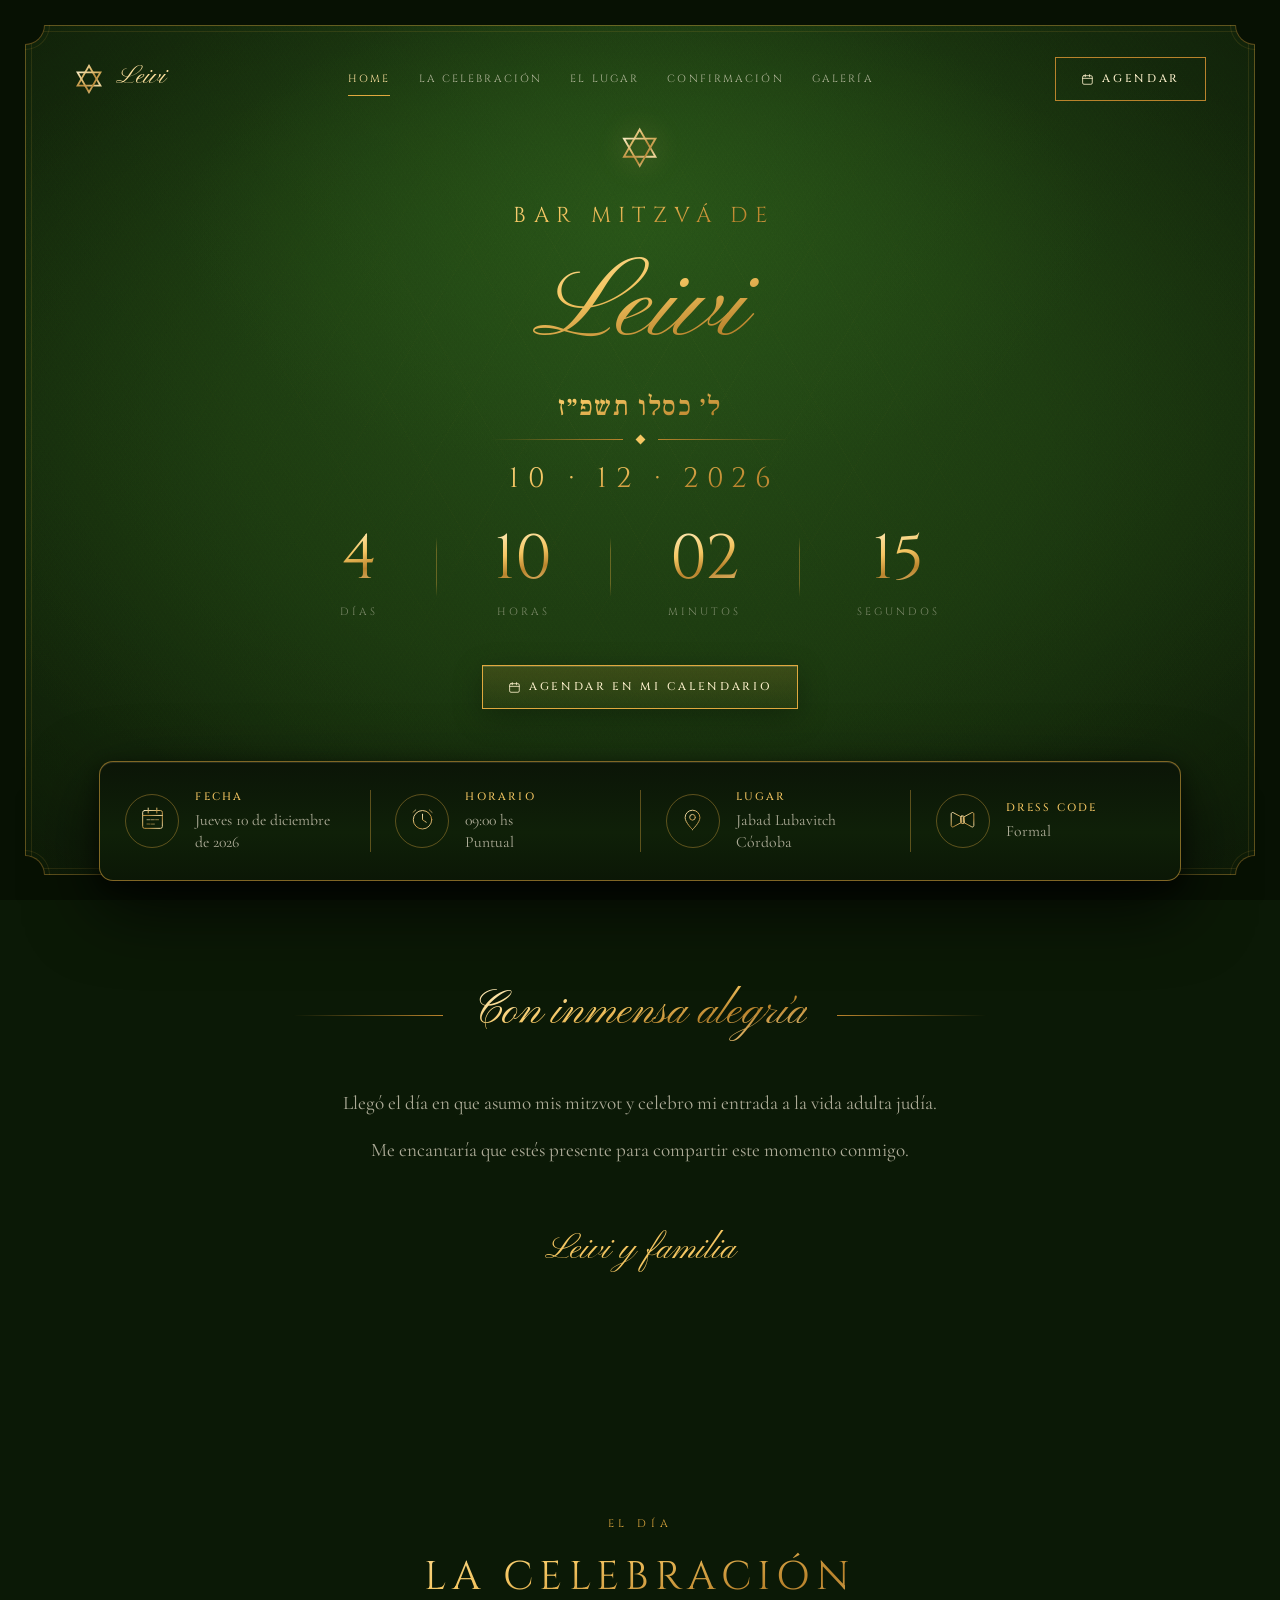
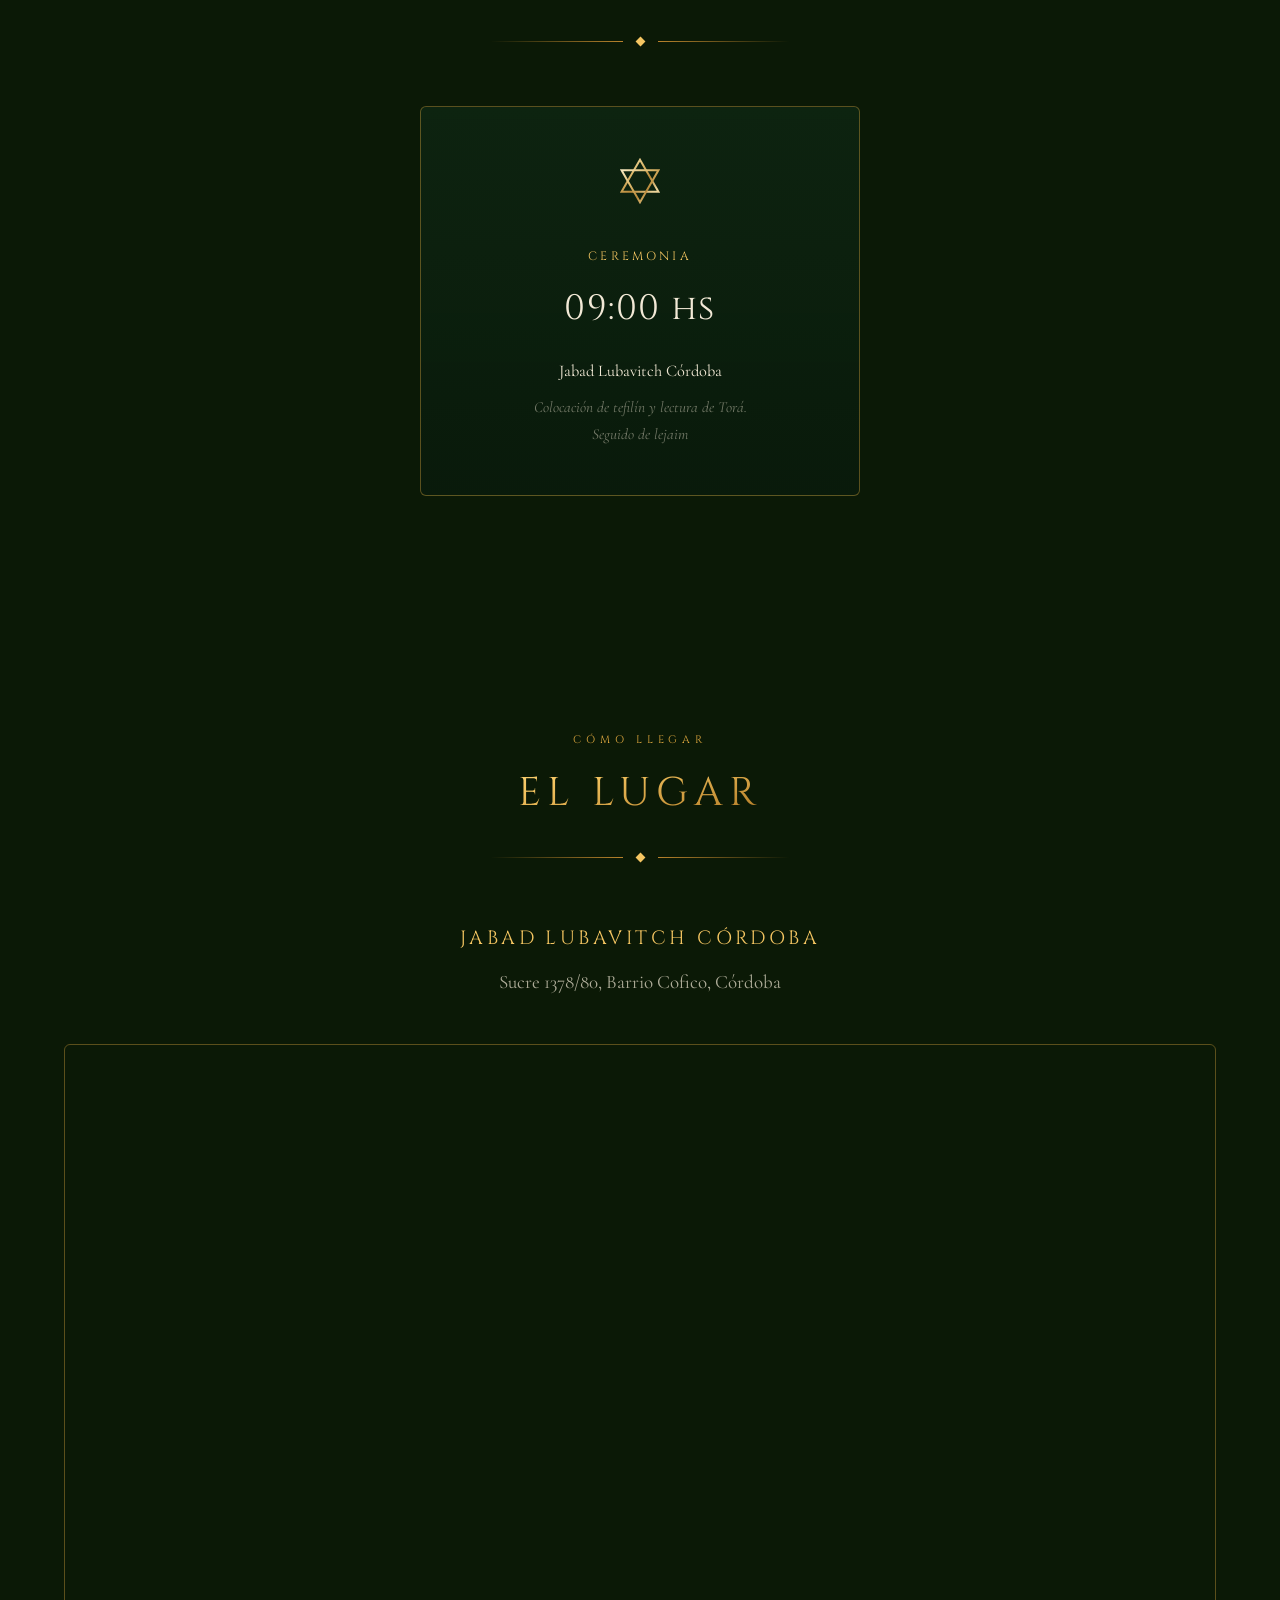
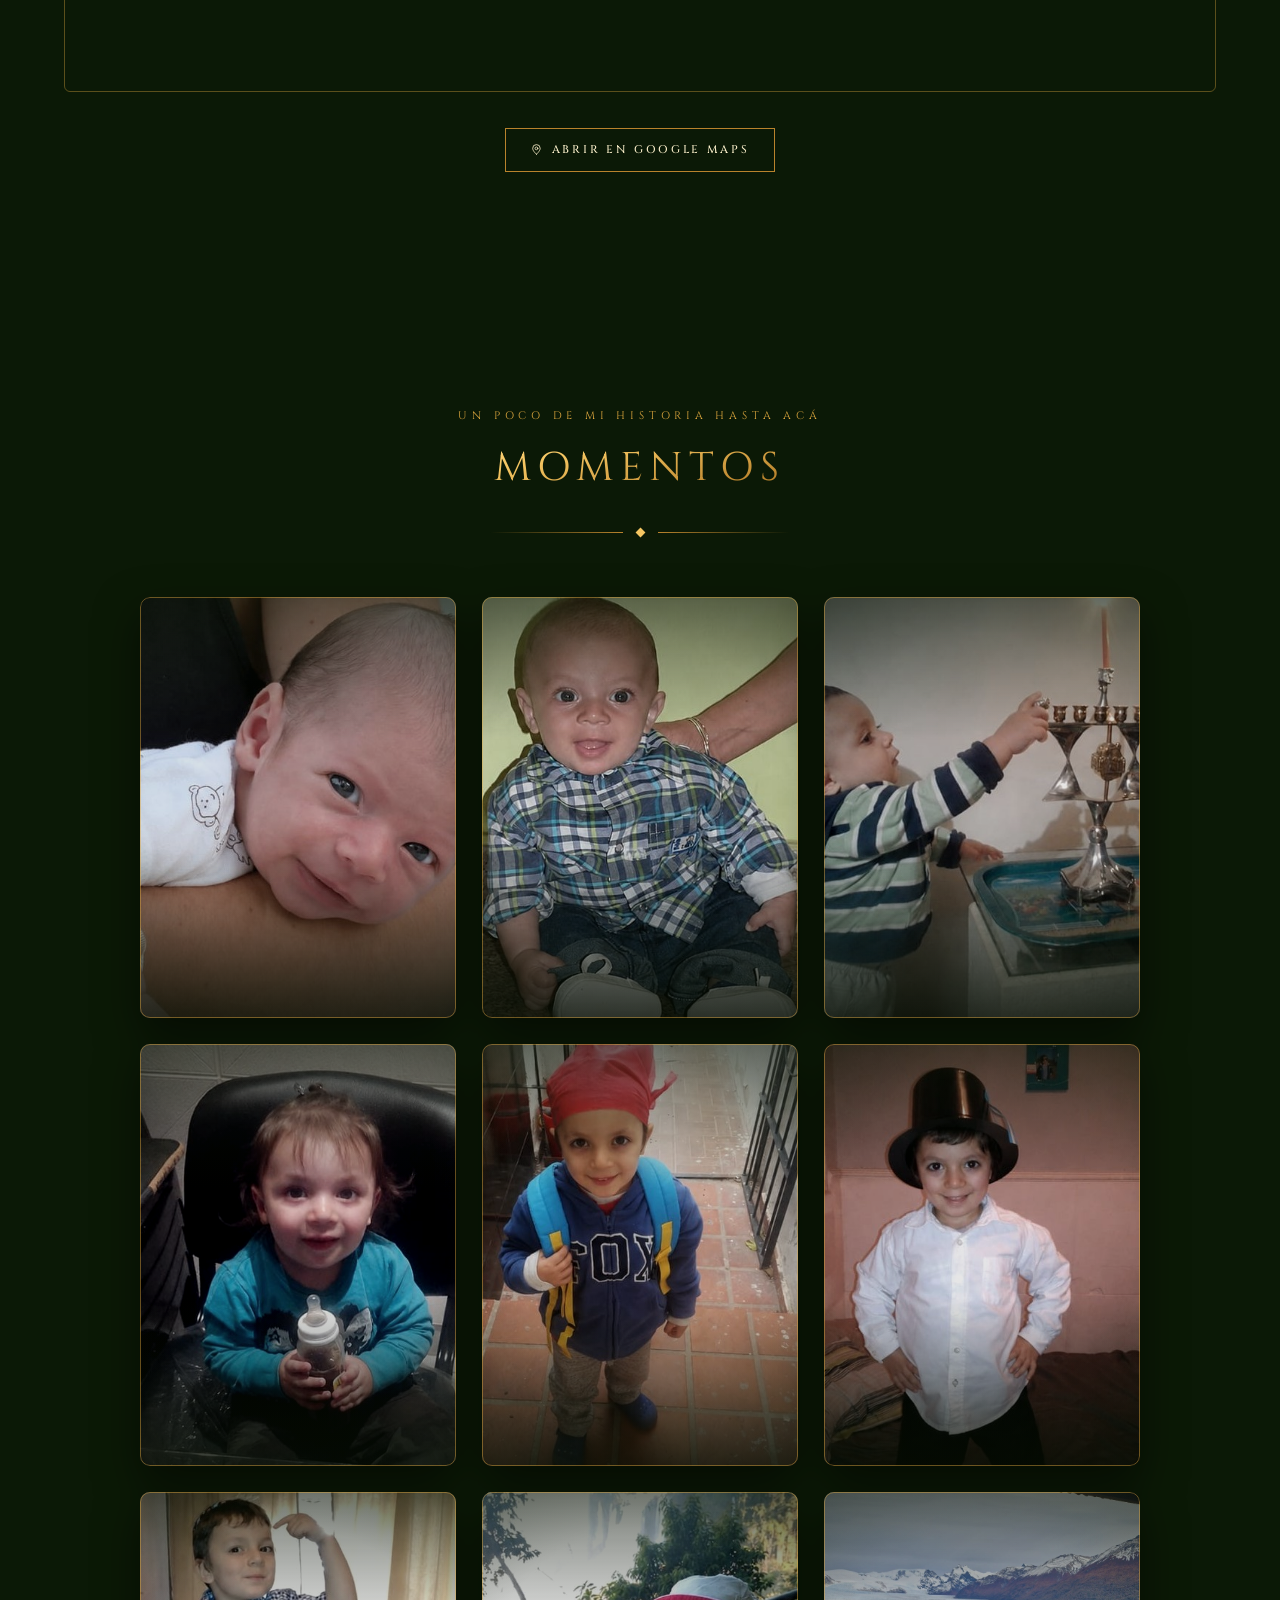
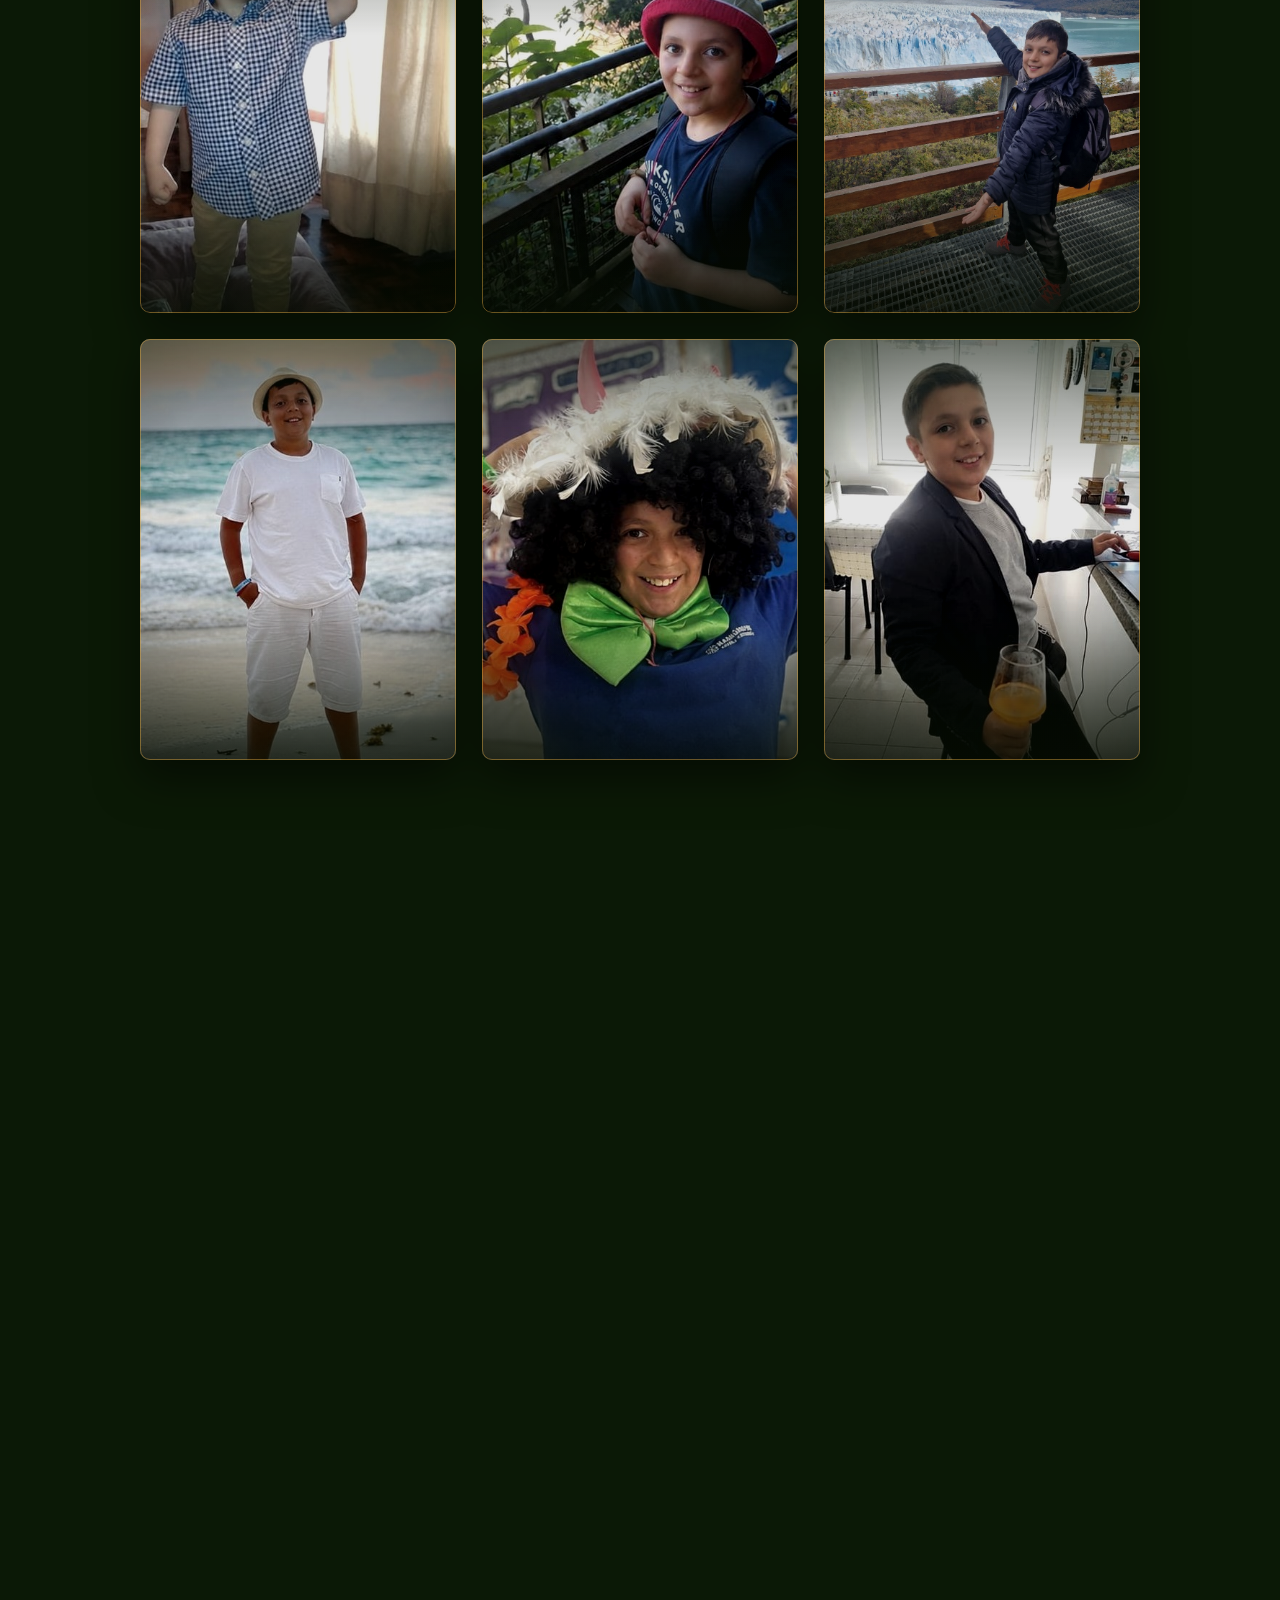
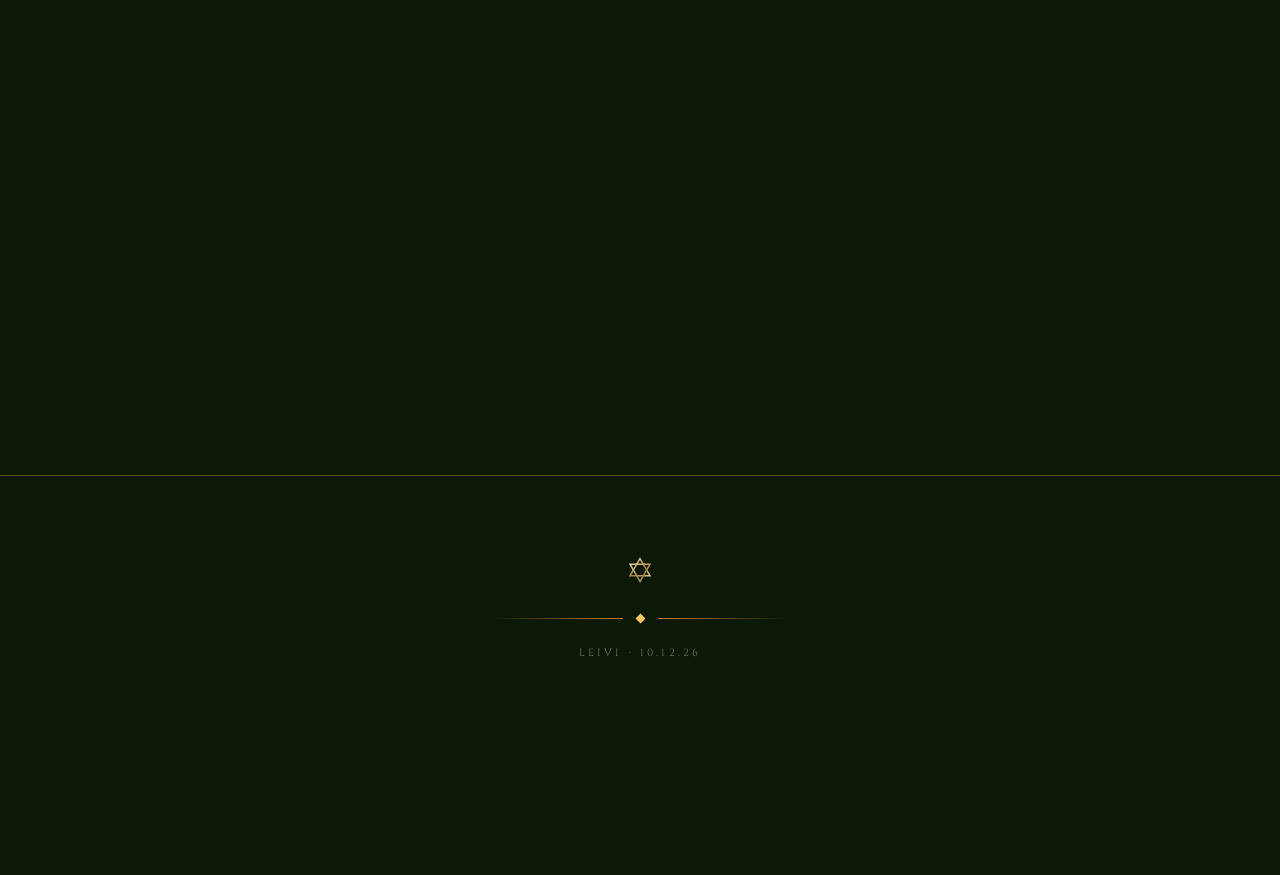
==== index.html @ 07208a53 "Fecha hebrea dorada debajo del nombre: ל׳ כסלו תשפ״ז Co-Authored-By: Claude Opus 5.5 <noreply@anthro" ====
<!doctype html>
<html lang="es">
<head>
<meta charset="utf-8">
<meta name="viewport" content="width=device-width, initial-scale=1, viewport-fit=cover">
<title>Bar Mitzvá de Leivi</title>
<meta name="description" content="Quiero que seas parte de este día tan especial.">
<meta name="theme-color" content="#19340E">
<meta name="robots" content="noindex, nofollow">
<meta property="og:type" content="website">
<meta property="og:title" content="Bar Mitzvá de Leivi">
<meta property="og:description" content="Quiero que seas parte de este día tan especial.">

<link rel="icon" type="image/svg+xml" href="img/favicon.svg">
<link rel="apple-touch-icon" href="img/favicon.svg">

<link rel="preconnect" href="https://fonts.googleapis.com">
<link rel="preconnect" href="https://fonts.gstatic.com" crossorigin>
<link href="https://fonts.googleapis.com/css2?family=Cinzel:wght@400;500;600&family=Cormorant+Garamond:ital,wght@0,300;0,400;0,500;1,300;1,400&family=Pinyon+Script&family=Frank+Ruhl+Libre:wght@400;500&display=swap" rel="stylesheet">
<link rel="stylesheet" href="css/styles.css?v=31">
</head>
<body>

<!-- ============ DEFINICIONES SVG ============ -->
<svg width="0" height="0" style="position:absolute" aria-hidden="true"><defs>
  <linearGradient id="oroStroke" x1="0" y1="0" x2=".85" y2="1">
    <stop offset="0%"   stop-color="#F6E7BE"/>
    <stop offset="38%"  stop-color="#DDB96C"/>
    <stop offset="70%"  stop-color="#B8893A"/>
    <stop offset="100%" stop-color="#EBD298"/>
  </linearGradient>

  <!-- Ruido finísimo: le da textura de papel al verde -->
  <filter id="grano">
    <feTurbulence type="fractalNoise" baseFrequency="0.9" numOctaves="4" stitchTiles="stitch"/>
    <feColorMatrix type="saturate" values="0"/>
  </filter>

  <!-- Estrella de David reutilizable -->
  <g id="magen">
    <polygon points="50,6 88.1,72 11.9,72"/>
    <polygon points="50,94 11.9,28 88.1,28"/>
  </g>
</defs></svg>

<!-- Capas de fondo: profundidad, textura y partículas -->
<div class="fondo" aria-hidden="true">
  <div class="fondo__glow"></div>
  <svg class="fondo__grano"><rect width="100%" height="100%" filter="url(#grano)"/></svg>
  <div class="fondo__particulas" id="particulas"></div>
</div>

<!-- Marco de la página entera, como el filete de una invitación impresa -->
<div class="marco-pagina" aria-hidden="true">
  <span class="esquina esquina--si"></span>
  <span class="esquina esquina--sd"></span>
  <span class="esquina esquina--ii"></span>
  <span class="esquina esquina--id"></span>
</div>

<!-- ============ HEADER ============ -->
<header class="nav" id="nav">
  <div class="nav__inner">
    <a class="marca" href="#top">
      <svg class="marca__magen" viewBox="0 0 100 100" aria-hidden="true"><use href="#magen"/></svg>
      <span class="marca__txt" data-cfg="marca">Leivi</span>
    </a>

    <nav class="nav__links" id="nav-links"></nav>

    <a class="btn btn--linea nav__cta" href="#" id="nav-agendar">
      <svg class="ico" viewBox="0 0 24 24" aria-hidden="true">
        <rect x="3" y="5" width="18" height="16" rx="2.5"/><path d="M3 10h18M8 3v4M16 3v4"/>
      </svg>
      <span data-cfg="hero.ctaCorto">Agendar</span>
    </a>

    <button class="nav__burger" id="nav-burger" aria-label="Menú" aria-expanded="false">
      <span></span><span></span>
    </button>
  </div>
</header>

<!-- ============ HERO ============ -->
<section class="hero" id="top">
  <div class="hero__inner">

    <svg class="magen magen--hero" viewBox="0 0 100 100" aria-hidden="true"><use href="#magen"/></svg>

    <p class="hero__evento">
      <span data-cfg="evento">Bar Mitzvá</span> <em>de</em>
    </p>

    <h1 class="hero__nombre" data-cfg="nombre">Leivi</h1>
    <p class="hero__hebreo" data-cfg="fechaHebrea" lang="he" dir="rtl"></p>

    <div class="divisor" aria-hidden="true"><i></i><b></b><i></i></div>

    <p class="hero__fecha" data-cfg="fechaPunteada">10 · 12 · 2026</p>

    <div class="cuenta" id="countdown">
      <div class="cuenta__u"><b id="cd-dias">--</b><span>días</span></div>
      <div class="cuenta__u"><b id="cd-horas">--</b><span>horas</span></div>
      <div class="cuenta__u"><b id="cd-min">--</b><span>minutos</span></div>
      <div class="cuenta__u"><b id="cd-seg">--</b><span>segundos</span></div>
    </div>

    <a class="btn btn--oro hero__cta" id="btn-calendario" href="#">
      <svg class="ico" viewBox="0 0 24 24" aria-hidden="true">
        <rect x="3" y="5" width="18" height="16" rx="2.5"/><path d="M3 10h18M8 3v4M16 3v4"/>
      </svg>
      <span data-cfg="hero.cta">Agendar en mi calendario</span>
    </a>
  </div>
</section>

<main>

  <!-- ============ INVITACIÓN ============ -->
  <section class="capitulo capitulo--intro">
    <div class="wrap wrap--angosto reveal">
      <p class="script-linea"><i></i><span data-cfg="invitacion.titulo">Con inmensa alegría</span><i></i></p>
      <div class="intro__texto" id="invitacion-texto"></div>
      <p class="firma" data-cfg="invitacion.firma"></p>
    </div>
  </section>

  <!-- ============ LA CELEBRACIÓN ============ -->
  <section class="capitulo" id="celebracion" data-seccion="programa">
    <div class="wrap reveal">
      <p class="antetitulo">El día</p>
      <h2 class="titulo">La celebración</h2>
      <div class="divisor divisor--seccion" aria-hidden="true"><i></i><b></b><i></i></div>
      <div class="programa" id="programa"></div>
    </div>
  </section>

  <!-- ============ LUGAR ============ -->
  <section class="capitulo" id="lugar" data-seccion="lugar">
    <div class="wrap reveal">
      <p class="antetitulo">Cómo llegar</p>
      <h2 class="titulo" data-cfg="lugar.titulo">El lugar</h2>
      <div class="divisor divisor--seccion" aria-hidden="true"><i></i><b></b><i></i></div>

      <p class="lugar__nombre" data-cfg="lugar.nombre"></p>
      <p class="lugar__dir" data-cfg="lugar.direccion"></p>
      <p class="lugar__detalle" data-cfg="lugar.detalle"></p>

      <div class="mapa">
        <iframe id="mapa-frame" title="Mapa" loading="lazy" referrerpolicy="no-referrer-when-downgrade"></iframe>
      </div>

      <div class="centrado">
        <a class="btn btn--linea" id="btn-mapa" href="#" target="_blank" rel="noopener">
          <svg class="ico" viewBox="0 0 24 24" aria-hidden="true">
            <path d="M12 21s7-6.1 7-11a7 7 0 1 0-14 0c0 4.9 7 11 7 11z"/><circle cx="12" cy="10" r="2.6"/>
          </svg>
          <span>Abrir en Google Maps</span>
        </a>
      </div>
    </div>
  </section>

  <!-- ============ GALERÍA ============ -->
  <section class="capitulo" id="fotos" data-seccion="galeria">
    <div class="wrap reveal">
      <p class="antetitulo" data-cfg="galeria.subtitulo"></p>
      <h2 class="titulo" data-cfg="galeria.titulo">Momentos</h2>
      <div class="divisor divisor--seccion" aria-hidden="true"><i></i><b></b><i></i></div>
      <div class="galeria" id="galeria"></div>
    </div>
  </section>

  <!-- ============ RSVP ============ -->
  <section class="capitulo" id="rsvp" data-seccion="rsvp">
    <div class="wrap wrap--angosto reveal">
      <p class="antetitulo">Te esperamos</p>
      <h2 class="titulo" data-cfg="rsvp.titulo">Confirmá tu asistencia</h2>
      <div class="divisor divisor--seccion" aria-hidden="true"><i></i><b></b><i></i></div>
      <p class="parrafo centrado" data-cfg="rsvp.texto"></p>

      <form id="rsvp-form" class="form" novalidate>
        <label class="campo">
          <span>Nombre y apellido</span>
          <input type="text" name="nombre" required autocomplete="name">
        </label>

        <label class="campo">
          <span>Teléfono o email</span>
          <input type="text" name="contacto" required autocomplete="tel">
        </label>

        <fieldset class="campo campo--radios">
          <legend>¿Podrás asistir?</legend>
          <label class="radio"><input type="radio" name="asistencia" value="Sí" checked><span>Sí, ahí estaré</span></label>
          <label class="radio"><input type="radio" name="asistencia" value="No"><span>No voy a poder</span></label>
        </fieldset>

        <!-- Oculto: en el link con ?fiesta se manda "Fiesta" -->
        <fieldset class="campo campo--radios" id="campo-evento" hidden>
          <legend>¿A cuál evento?</legend>
          <label class="radio"><input type="radio" name="evento" value="Ceremonia"><span>Ceremonia</span></label>
          <label class="radio"><input type="radio" name="evento" value="Fiesta" checked><span>Fiesta</span></label>
          <label class="radio"><input type="radio" name="evento" value="Ceremonia y fiesta"><span>Ceremonia y fiesta</span></label>
        </fieldset>

        <label class="campo" id="campo-cantidad">
          <span>¿Total de asistentes?</span>
          <input type="number" name="cantidad" min="1" value="1">
        </label>

        <label class="campo">
          <span>Mensaje (opcional)</span>
          <textarea name="mensaje" rows="3"></textarea>
        </label>

        <button class="btn btn--oro btn--ancho" type="submit">
          <span>Enviar confirmación</span>
        </button>
        <p class="form__msg" id="form-msg" role="status"></p>
      </form>
    </div>
  </section>

  <!-- ============ REGALOS ============ -->
  <section class="capitulo" data-seccion="regalos">
    <div class="wrap wrap--angosto reveal">
      <h2 class="titulo" data-cfg="regalos.titulo">Regalos</h2>
      <div class="divisor divisor--seccion" aria-hidden="true"><i></i><b></b><i></i></div>
      <p class="parrafo centrado" data-cfg="regalos.texto"></p>
      <div class="banco" id="banco"></div>
    </div>
  </section>

  <!-- ============ HASHTAG ============ -->
  <section class="capitulo" data-seccion="hashtag">
    <div class="wrap wrap--angosto reveal">
      <h2 class="titulo" data-cfg="hashtag.titulo">Compartí tus fotos</h2>
      <div class="divisor divisor--seccion" aria-hidden="true"><i></i><b></b><i></i></div>
      <p class="parrafo centrado" data-cfg="hashtag.texto"></p>
      <a class="hashtag" id="hashtag-link" href="#" target="_blank" rel="noopener"></a>
    </div>
  </section>

</main>

<footer class="pie">
  <svg class="magen magen--pie" viewBox="0 0 100 100" aria-hidden="true"><use href="#magen"/></svg>
  <div class="divisor" aria-hidden="true"><i></i><b></b><i></i></div>
  <p data-cfg="footer">Leivi · 10.12.26</p>
</footer>

<!-- ============ TIRA DE DATOS ============
     Va FUERA de <main> a propósito: main crea su propio contexto de
     apilamiento y el pie terminaba dibujándose encima de esta barra. -->
<section class="capitulo capitulo--datos" data-seccion="datos">
  <div class="wrap">
    <div class="datos" id="datos"></div>
  </div>
</section>

<!-- Lightbox -->
<div class="lightbox" id="lightbox" hidden>
  <button class="lightbox__cerrar" aria-label="Cerrar">&times;</button>
  <button class="lightbox__nav lightbox__nav--prev" aria-label="Anterior">&#8249;</button>
  <img class="lightbox__img" id="lightbox-img" alt="">
  <button class="lightbox__nav lightbox__nav--next" aria-label="Siguiente">&#8250;</button>
</div>

<!-- Velo de "Enviando": tapa la pantalla mientras viaja la confirmación -->
<div class="velo" id="velo-envio" hidden>
  <div class="velo__caja" role="status" aria-live="polite">
    <span class="velo__anillo" aria-hidden="true"></span>
    <svg class="velo__tilde" viewBox="0 0 52 52" aria-hidden="true">
      <circle cx="26" cy="26" r="24"/>
      <path d="M15 27l8 8 15-16"/>
    </svg>
    <p class="velo__texto" id="velo-texto">Enviando</p>
    <p class="velo__pie">Tocá para cerrar</p>
  </div>
</div>

<script src="js/config.js?v=40"></script>
<script src="js/main.js?v=35"></script>
</body>
</html>
---- css/styles.css ----
/* ============================================================
   PALETA Y TIPOGRAFÍAS
   Tocá los valores de acá para cambiar todo el sitio de una.
   ============================================================ */
:root{
  /* Verdes — el verde es un MATERIAL, no un color plano:
     estos tonos se combinan en capas para dar profundidad. */
  --verde-950:#071103;
  --verde-900:#0B1906;
  --verde-800:#112408;
  --verde-700:#19340E;
  --verde-600:#224913;
  --verde-500:#2E5F1A;

  /* Dorados */
  --oro-200:#FFF3CE;
  --oro-300:#FFE2A0;
  --oro-400:#F5C662;
  --oro-500:#E0A93F;
  --oro-600:#B9832C;
  --oro-700:#8A621F;

  /* Neutros */
  --crema:#F2E9D6;
  --crema-70:rgba(242,233,214,.70);
  --crema-45:rgba(242,233,214,.45);

  /* Tipografías */
  --f-titulo:'Cinzel', Georgia, serif;
  --f-texto:'Cormorant Garamond', Georgia, serif;
  --f-script:'Pinyon Script', 'Apple Chancery', cursive;

  --oro-grad:linear-gradient(168deg,var(--oro-200) 0%,var(--oro-400) 40%,var(--oro-600) 62%,var(--oro-300) 100%);
  --linea-oro:rgba(224,169,63,.38);

  --max:1280px;
  --marco:25px;                     /* separación del filete al borde */
  /* Cuánto muerde la contracurva de la esquina: 15px en el teléfono, 20px en
     pantalla grande, y el paso entre los dos es gradual. Se probó bastante
     más grande y gritaba: a este tamaño se lee como un detalle y no como un
     efecto. */
  --curva:clamp(15px,1.6vw,20px);
  --curva-dentro:-6px;              /* el segundo filete, 6px más al centro */
  --nav:92px;                       /* alto real del header, lo mide main.js */
  --aire:clamp(24px,5vh,64px);      /* aire base arriba y abajo del hero */
  --optico:clamp(12px,2.4vh,32px);  /* el centro óptico está por encima del
                                       geométrico: subimos el hero eso */
  --barra:190px;                    /* alto real de la barra flotante, lo mide main.js */
}

/* ============================================================
   BASE
   ============================================================ */
*,*::before,*::after{box-sizing:border-box}
html{
  scroll-behavior:smooth;-webkit-text-size-adjust:100%;
  /* "proximity" acomoda la sección sólo si ya quedaste cerca:
     con "mandatory" el scroll se siente secuestrado. */
  scroll-snap-type:y proximity;
}
.hero,.capitulo,.pie{scroll-snap-align:center;scroll-snap-stop:normal}
.capitulo--datos{scroll-snap-align:none}

body{
  margin:0;
  background:var(--verde-900);
  color:var(--crema);
  font-family:var(--f-texto);
  font-size:19px;
  line-height:1.75;
  font-weight:400;
  overflow-x:hidden;
  min-height:100svh;
}
img{max-width:100%;display:block}
h1,h2,h3{margin:0;font-weight:400}
p{margin:0 0 1em}

.wrap{width:min(var(--max),90vw);margin-inline:auto}
.wrap--angosto{width:min(760px,88vw)}
.centrado{text-align:center}

/* ============================================================
   FONDO — profundidad, textura y partículas
   ============================================================ */
.fondo{position:fixed;inset:0;z-index:0;pointer-events:none;overflow:hidden}

/* Iluminación central + esquinas más oscuras (viñeta) */
.fondo::before{
  content:"";position:absolute;inset:0;
  background:
    radial-gradient(58% 44% at 50% 26%, #1C3D0F 0%, transparent 62%),
    radial-gradient(90% 70% at 50% 45%, var(--verde-700) 0%, transparent 70%),
    radial-gradient(120% 100% at 50% 50%, transparent 26%, #000 100%),
    var(--verde-800);
}

/* Glow ambiental que respira muy lento */
.fondo__glow{
  position:absolute;left:50%;top:22%;
  width:min(190vw,2200px);aspect-ratio:1;
  transform:translate(-50%,-50%);
  background:radial-gradient(circle,
    rgba(63,127,39,.34) 0%, rgba(63,127,39,.2) 26%,
    rgba(63,127,39,.09) 50%, transparent 76%);
  animation:respirar 11s ease-in-out infinite;
}
@keyframes respirar{
  0%,100%{opacity:.72;transform:translate(-50%,-50%) scale(1)}
  50%    {opacity:1;  transform:translate(-50%,-50%) scale(1.05)}
}

/* Grano finísimo: textura de papel de algodón */
.fondo__grano{
  position:absolute;inset:-50%;width:200%;height:200%;
  opacity:.09;mix-blend-mode:overlay;
}

/* Trama de terciopelo: dos rayados finísimos cruzados, casi imperceptibles.
   Solo evitan que el verde se lea como un color plano. */
.fondo::after{
  content:"";position:absolute;inset:0;
  background:
    repeating-linear-gradient(58deg,
      rgba(255,255,255,.011) 0 1px, transparent 1px 4px),
    repeating-linear-gradient(-58deg,
      rgba(0,0,0,.016) 0 1px, transparent 1px 5px);
  mix-blend-mode:soft-light;
}

/* Partículas doradas (las crea main.js) */
.fondo__particulas{position:absolute;inset:0}
.particula{
  position:absolute;border-radius:50%;
  background:var(--oro-300);
  animation:derivar linear infinite;
}
@keyframes derivar{
  0%  {transform:translate3d(0,0,0) scale(.6);opacity:0}
  12% {opacity:var(--op)}
  88% {opacity:var(--op)}
  100%{transform:translate3d(var(--dx),-115vh,0) scale(1);opacity:0}
}

/* Todo el contenido va por encima del fondo */
.nav,.hero,main,.pie{position:relative;z-index:2}

/* ============================================================
   MARCO DE LA PÁGINA — el filete de la invitación impresa
   ============================================================ */
/* El borde grueso es del color del fondo y va OPACO: tapa el contenido
   que pasa scrolleando por detrás. Sin esto el texto se ve "por afuera"
   del marco, que es el error clásico de un marco fijo. */
.marco-pagina{
  position:fixed;inset:0;z-index:30;pointer-events:none;overflow:hidden;
}
/* La sombra gigante pinta TODO lo que queda fuera del radio, así las
   esquinas del área verde salen realmente redondeadas. Con un borde
   grueso common quedaban en ángulo recto. */
.marco-pagina::before{
  content:"";position:absolute;inset:var(--marco);
  border:.5px solid var(--linea-oro);
  border-radius:0;                 /* la esquina la hacen las .esquina */
  box-shadow:0 0 0 100vmax var(--verde-950),0 0 30px rgba(224,169,63,.07);
}
/* Segundo filete, apenas más adentro */
.marco-pagina::after{
  content:"";position:absolute;inset:calc(var(--marco) + 6px);
  border:.5px solid rgba(224,169,63,.13);
  border-radius:0;
}

/* ------------------------------------------------------------
   LA CONTRACURVA DE LAS ESQUINAS

   Dibujar la curva nunca fue el problema. El problema es que el marco
   hace DOS cosas a la vez: la línea dorada y tapar el contenido que
   scrollea por detrás. Con border-radius las dos salían de la misma
   propiedad —y border-radius sólo curva hacia afuera—, así que apenas
   la esquina se metía para adentro, línea y máscara dejaban de
   coincidir. Ahí es donde quedaba mal.

   La salida es una pieza cuadrada en cada esquina que resuelve las dos
   con lo mismo: se le redondea al 100% la esquina DIAGONALMENTE
   OPUESTA. Eso deja un arco centrado justo en el vértice del marco
   —que es exactamente la contracurva— y con esa misma forma recorta el
   fondo opaco de la pieza. El fondo tapa, el borde dibuja.

   Dos bordes por pieza y no cuatro: en una esquina redondeada al 100%
   los dos lados se funden en el arco y los otros dos miden cero.
   ------------------------------------------------------------ */
.esquina{
  /* z-index porque el ::after del padre —el segundo filete— se pinta
     DESPUÉS de los hijos, y si no, el vértice cuadrado del marco
     asoma por encima de la pieza que tenía que taparlo. */
  position:absolute;z-index:1;
  width:var(--curva);height:var(--curva);
  background:var(--verde-950);
  border-style:solid;border-color:var(--linea-oro);border-width:0;
}
/* El segundo filete acompaña la curva, un poco más adentro */
.esquina::before{
  content:"";position:absolute;
  border-radius:inherit;
  border-style:solid;border-color:rgba(224,169,63,.13);border-width:0;
}

.esquina--si{                                   /* superior izquierda */
  top:var(--marco);left:var(--marco);
  border-radius:0 0 100% 0;
  border-right-width:.5px;border-bottom-width:.5px;
}
.esquina--si::before{
  inset:0 var(--curva-dentro) var(--curva-dentro) 0;
  border-right-width:.5px;border-bottom-width:.5px;
}

.esquina--sd{                                   /* superior derecha */
  top:var(--marco);right:var(--marco);
  border-radius:0 0 0 100%;
  border-left-width:.5px;border-bottom-width:.5px;
}
.esquina--sd::before{
  inset:0 0 var(--curva-dentro) var(--curva-dentro);
  border-left-width:.5px;border-bottom-width:.5px;
}

.esquina--ii{                                   /* inferior izquierda */
  bottom:var(--marco);left:var(--marco);
  border-radius:0 100% 0 0;
  border-top-width:.5px;border-right-width:.5px;
}
.esquina--ii::before{
  inset:var(--curva-dentro) var(--curva-dentro) 0 0;
  border-top-width:.5px;border-right-width:.5px;
}

.esquina--id{                                   /* inferior derecha */
  bottom:var(--marco);right:var(--marco);
  border-radius:100% 0 0 0;
  border-top-width:.5px;border-left-width:.5px;
}
.esquina--id::before{
  inset:var(--curva-dentro) 0 0 var(--curva-dentro);
  border-top-width:.5px;border-left-width:.5px;
}

/* ============================================================
   TIPOGRAFÍA DORADA
   El degradé va SOLO en piezas grandes: en texto chico
   pierde contraste y lee gris sucio en vez de oro.
   ============================================================ */
.oro,.hero__nombre,.hero__evento,.hero__fecha,.hero__hebreo,.cuenta b,.titulo,.script-linea span{
  background:var(--oro-grad);
  -webkit-background-clip:text;background-clip:text;
  color:transparent;-webkit-text-fill-color:transparent;
}

.antetitulo{
  font-family:var(--f-titulo);
  font-size:.68rem;letter-spacing:.44em;text-transform:uppercase;
  text-align:center;color:var(--oro-500);
  margin:0 0 1.4em;
}
.titulo{
  font-family:var(--f-titulo);
  font-size:clamp(1.7rem,4.2vw,2.5rem);
  letter-spacing:.16em;text-transform:uppercase;text-align:center;
  line-height:1.4;padding-bottom:.08em;
}
.parrafo{font-size:1.1rem;color:var(--crema-70)}

/* Renglón en script con filetes a los lados */
.script-linea{
  display:flex;align-items:center;justify-content:center;
  gap:clamp(14px,3vw,30px);
  margin:0 0 1.8em;
}
.script-linea i{
  flex:1;max-width:150px;height:1px;
  background:linear-gradient(90deg,transparent,var(--oro-600));
}
.script-linea i:last-child{background:linear-gradient(90deg,var(--oro-600),transparent)}
.script-linea span{
  font-family:var(--f-script);
  font-size:clamp(2rem,5.2vw,2.9rem);
  line-height:1.5;padding-bottom:.12em;flex:none;
}

.firma{
  font-family:var(--f-script);
  font-size:clamp(1.7rem,4vw,2.2rem);
  line-height:1.5;padding-bottom:.1em;
  color:var(--oro-400);text-align:center;margin:1.6em 0 0;
}

/* ============================================================
   DIVISOR ORNAMENTAL — filete + rombo
   ============================================================ */
.divisor{
  display:flex;align-items:center;justify-content:center;gap:14px;
  width:min(300px,72%);margin:clamp(8px,1.3vh,17px) auto;
}
.divisor i{flex:1;height:1px;background:linear-gradient(90deg,transparent,var(--oro-600))}
.divisor i:last-child{background:linear-gradient(90deg,var(--oro-600),transparent)}
.divisor b{
  width:7px;height:7px;flex:none;
  background:var(--oro-400);transform:rotate(45deg);
}
.divisor--seccion{margin:1.6em auto 3.2em}

/* ============================================================
   HEADER
   ============================================================ */
.nav{
  position:fixed;top:var(--marco);left:var(--marco);right:var(--marco);
  z-index:29;   /* por debajo del marco, que es 30 */
  transition:background .4s ease,box-shadow .4s ease,padding .4s ease;
  padding:6px 0;
}
/* El fondo del header va en una capa aparte, difuminada hacia abajo.
   Con un borde recto quedaba una línea que cortaba la página al scrollear. */
.nav::before{
  content:"";position:absolute;
  /* Se extiende bien por debajo del header: si el degradé es corto,
     el texto se corta de golpe al pasar por detrás. */
  inset:-8px 0 -110px;
  background:linear-gradient(180deg,
    rgba(8,18,4,.98) 0%,
    rgba(8,18,4,.96) 38%,
    rgba(8,18,4,.82) 58%,
    rgba(8,18,4,.5)  74%,
    rgba(8,18,4,.2)  88%,
    rgba(8,18,4,0)   100%);
  -webkit-backdrop-filter:blur(10px);backdrop-filter:blur(10px);
  -webkit-mask-image:linear-gradient(180deg,#000 34%,rgba(0,0,0,.6) 62%,transparent 100%);
  mask-image:linear-gradient(180deg,#000 34%,rgba(0,0,0,.6) 62%,transparent 100%);
  opacity:0;transition:opacity .45s ease;
  pointer-events:none;
}
.nav.compacto::before{opacity:1}
.nav__inner{position:relative}
.nav__inner{
  width:min(calc(var(--max) + 60px),92%);margin-inline:auto;
  display:flex;align-items:center;gap:clamp(16px,3vw,44px);
  padding:26px 0 22px;
}

.marca{display:flex;align-items:center;gap:12px;text-decoration:none;flex:none}
.marca__magen{width:30px;height:30px;flex:none;fill:none;stroke:url(#oroStroke);stroke-width:6}
.marca__txt{
  font-family:var(--f-script);
  font-size:1.65rem;line-height:1;
  color:var(--oro-300);
  padding-bottom:.14em;   /* el script tiene descendentes */
}

.nav__links{display:flex;gap:clamp(14px,2.2vw,32px);margin:0 auto}
.nav__links a{
  position:relative;
  font-family:var(--f-titulo);font-size:.66rem;
  letter-spacing:.2em;text-transform:uppercase;text-decoration:none;
  color:var(--crema-70);padding:8px 0;white-space:nowrap;
  transition:color .3s ease;
}
.nav__links a::after{
  content:"";position:absolute;left:0;right:0;bottom:0;height:1px;
  background:var(--oro-500);transform:scaleX(0);
  transition:transform .35s ease;
}
.nav__links a:hover,.nav__links a.activo{color:var(--oro-300)}
.nav__links a:hover::after,.nav__links a.activo::after{transform:scaleX(1)}

.nav__cta{flex:none;padding:.7em 1.3em;font-size:.62rem}

.nav__burger{
  display:none;flex:none;
  width:40px;height:40px;padding:0;
  background:none;border:1px solid var(--linea-oro);cursor:pointer;
  align-items:center;justify-content:center;flex-direction:column;gap:5px;
}
.nav__burger span{display:block;width:16px;height:1px;background:var(--oro-300);transition:transform .3s}
.nav__burger[aria-expanded=true] span:first-child{transform:translateY(3px) rotate(45deg)}
.nav__burger[aria-expanded=true] span:last-child{transform:translateY(-3px) rotate(-45deg)}

/* ============================================================
   HERO — composición editorial, mucho aire
   ============================================================ */
/* Geometría de fondo del hero: rombos finísimos al 4%.
   Se nota sólo si uno la busca; su función es dar profundidad. */
.hero::before{
  content:"";position:absolute;inset:0;z-index:-1;pointer-events:none;
  background-image:
    repeating-linear-gradient(60deg,  rgba(224,169,63,.055) 0 .5px, transparent .5px 74px),
    repeating-linear-gradient(-60deg, rgba(224,169,63,.055) 0 .5px, transparent .5px 74px);
  -webkit-mask-image:radial-gradient(58% 52% at 50% 44%, #000 0%, rgba(0,0,0,.5) 46%, transparent 78%);
  mask-image:radial-gradient(58% 52% at 50% 44%, #000 0%, rgba(0,0,0,.5) 46%, transparent 78%);
  opacity:.75;
}

.hero{
  min-height:100svh;
  display:flex;align-items:center;justify-content:center;
  /* Medido para que la portada entre completa —botón incluido— en
     pantallas de portátil de ~860px de alto. */
  padding:calc(var(--nav, 92px) + var(--aire) - var(--optico)) 7vw calc(var(--barra, 0px) + var(--aire) + var(--optico));
  text-align:center;
}
.hero__inner{width:min(760px,100%)}

.magen{fill:none;stroke:url(#oroStroke);stroke-linejoin:miter;stroke-miterlimit:8}
.magen--hero{
  width:clamp(34px,4.6vmin,46px);height:auto;margin:0 auto clamp(14px,2vh,22px);
  stroke-width:4.5;
  filter:drop-shadow(0 0 14px rgba(245,198,98,.35));
  animation:brilloEstrella 6s ease-in-out infinite;
}
@keyframes brilloEstrella{
  0%,100%{filter:drop-shadow(0 0 10px rgba(245,198,98,.25))}
  50%    {filter:drop-shadow(0 0 20px rgba(245,198,98,.5))}
}

.hero__save{
  font-family:var(--f-titulo);font-weight:400;
  font-size:clamp(.86rem,2.4vw,1.28rem);
  letter-spacing:.52em;text-transform:uppercase;
  color:var(--oro-300);
  margin:0 0 .2em;padding-left:.52em;
}

.hero__evento{
  font-family:var(--f-titulo);font-weight:400;
  font-size:clamp(.9rem,2.6vw,1.35rem);
  letter-spacing:.34em;text-transform:uppercase;
  margin:0;padding-left:.34em;
}
.hero__evento em{font-style:normal}

.hero__nombre{
  font-family:var(--f-script);
  font-size:clamp(3.9rem,12.6vmin,7.8rem);
  line-height:1.14;
  margin:.06em 0 .04em;padding:.02em .1em .12em;
}

/* La fecha hebrea, dorada debajo del nombre */
.hero__hebreo{
  font-family:"Frank Ruhl Libre",serif;font-weight:500;
  font-size:clamp(1.15rem,3.8vw,1.7rem);
  letter-spacing:.06em;line-height:1.2;
  margin:.15em 0 0;
}
.hero__hebreo:empty{display:none}
.hero__fecha{
  font-family:var(--f-titulo);font-weight:400;
  font-size:clamp(1.05rem,3.4vw,1.75rem);
  letter-spacing:.3em;
  margin:0;padding-left:.3em;
}

/* ---- Countdown: pieza editorial ---- */
.cuenta{
  display:flex;justify-content:center;align-items:flex-start;
  margin:clamp(16px,2.4vh,30px) auto clamp(16px,2.2vh,27px);
  width:max-content;max-width:100%;
}
.cuenta__u{
  padding:0 clamp(20px,4.6vw,58px);
  position:relative;text-align:center;min-width:0;
}
.cuenta__u + .cuenta__u::before{
  content:"";position:absolute;left:0;top:12%;bottom:26%;width:1px;
  background:linear-gradient(180deg,transparent,var(--linea-oro) 22%,var(--linea-oro) 78%,transparent);
}
.cuenta b{
  display:block;
  font-family:var(--f-titulo);font-weight:400;
  font-size:clamp(2.3rem,7.2vmin,3.9rem);
  line-height:1.1;font-variant-numeric:tabular-nums;
  padding-bottom:.04em;
}
.cuenta__u span{
  display:block;margin-top:.7em;
  font-family:var(--f-titulo);
  font-size:clamp(.55rem,1.5vw,.66rem);
  letter-spacing:.28em;text-transform:uppercase;
  color:var(--crema-45);
}

.hero__cta{margin-inline:auto}
/* En escritorio el botón colgaba del contador con unos 20px de aire y se leía
   como parte de él. Sólo acá: en pantalla chica el alto ya viene justo. */
@media (min-width:1001px){
  .hero__cta{margin-top:clamp(14px,2.6vh,32px)}
}

/* ============================================================
   BOTONES
   ============================================================ */
.btn{
  display:inline-flex;align-items:center;justify-content:center;gap:.75em;
  padding:1em 2.2em;
  font-family:var(--f-titulo);font-size:.7rem;font-weight:500;
  letter-spacing:.24em;text-transform:uppercase;text-decoration:none;
  cursor:pointer;background:none;
  border:1px solid var(--oro-600);
  color:var(--oro-200);
  transition:color .4s ease,border-color .4s ease,box-shadow .4s ease,background-color .4s ease,transform .4s ease;
}
.btn .ico{
  width:1.15em;height:1.15em;flex:none;
  fill:none;stroke:currentColor;stroke-width:1.5;
  stroke-linecap:round;stroke-linejoin:round;
}
.btn:hover{
  border-color:var(--oro-400);color:var(--oro-200);
  box-shadow:0 0 0 1px rgba(245,198,98,.18),0 10px 34px rgba(0,0,0,.32),0 0 26px rgba(224,169,63,.14);
  transform:translateY(-1px);
}

/* Botón principal: relleno tenue + glow al pasar */
.btn--oro{
  background:linear-gradient(180deg,rgba(224,169,63,.16),rgba(224,169,63,.06));
  border-color:var(--oro-500);color:var(--oro-200);
  box-shadow:inset 0 1px 0 rgba(255,243,206,.16),0 8px 30px rgba(0,0,0,.28);
}
.btn--oro:hover{
  background:linear-gradient(180deg,rgba(245,198,98,.3),rgba(224,169,63,.14));
  border-color:var(--oro-300);
  box-shadow:inset 0 1px 0 rgba(255,243,206,.28),0 12px 40px rgba(0,0,0,.34),0 0 34px rgba(224,169,63,.26);
}
.btn--ancho{width:100%}

/* ============================================================
   CAPÍTULOS — cada sección respira como una página
   ============================================================ */
.capitulo{padding:clamp(78px,13vh,150px) 0}
.capitulo[hidden]{display:none}
.capitulo--intro{padding-top:clamp(40px,7vh,80px)}
/* La tira de datos flota fija abajo, siempre a la vista,
   por encima del contenido que scrollea. */
.capitulo--datos{
  position:fixed;z-index:1000;
  left:var(--marco);right:var(--marco);
  bottom:19px;
  padding:0;
}
.capitulo--datos .wrap{width:min(var(--max),88%)}
/* Fondo OPACO: con transparencia se leía el texto de la sección
   pasando por detrás de la barra. */
/* Se lee como una pieza apoyada encima: un punto más clara que el
   fondo, borde dorado marcado y sombra. Con el mismo tono del fondo
   se fundía y no parecía flotar. */
.capitulo--datos .datos{
  background:linear-gradient(180deg,#0B1507 0%,#0F2008 60%,#0B1706 100%);
  border:1px solid rgba(224,169,63,.55);
  border-radius:14px;
  box-shadow:
    0 26px 70px rgba(0,0,0,.75),
    0 6px 20px rgba(0,0,0,.5),
    inset 0 1px 0 rgba(255,243,206,.1);
}
/* Aire al final: la barra flotante mide ~140px y no debe tapar el pie */
.pie{margin-bottom:140px}

.intro__texto{text-align:center}
.intro__texto p{
  font-size:clamp(1.05rem,2.4vw,1.2rem);
  color:var(--crema-70);margin:0 0 .7em;
}

/* ---- Tira de datos ---- */
.datos{
  display:grid;grid-template-columns:repeat(4,1fr);
  border:1px solid var(--linea-oro);
  border-radius:6px;
  background:linear-gradient(180deg,rgba(21,71,50,.28),rgba(7,30,22,.28));
}
.dato{
  display:flex;align-items:center;gap:16px;
  padding:25px clamp(16px,2vw,26px);
  position:relative;
}
.dato + .dato::before{
  content:"";position:absolute;left:0;top:24%;bottom:24%;width:1px;
  background:var(--linea-oro);
}
.dato__ico{
  width:clamp(44px,4.6vw,54px);aspect-ratio:1;flex:none;
  border:1px solid var(--linea-oro);border-radius:50%;
  display:grid;place-items:center;
}
.dato__ico svg{
  width:52%;height:52%;
  fill:none;stroke:url(#oroStroke);stroke-width:1.6;
  stroke-linecap:round;stroke-linejoin:round;
  position:relative;top:-2px;
}
.dato__txt{min-width:0}
.dato__txt b{
  display:block;
  font-family:var(--f-titulo);font-weight:500;
  font-size:.68rem;letter-spacing:.2em;text-transform:uppercase;
  color:var(--oro-400);margin-bottom:.35em;
}
.dato__txt span{display:block;font-size:.98rem;color:var(--crema-70);line-height:1.45}

/* ---- La celebración ---- */
.programa{
  display:grid;gap:clamp(20px,3vw,30px);
  grid-template-columns:repeat(3,1fr);
}
/* Versión "sólo ceremonia": una tarjeta sola centrada, no estirada */
.programa--uno{grid-template-columns:minmax(0,440px);justify-content:center}
/* Versión con fiesta: ceremonia y fiesta, dos tarjetas centradas */
.programa--dos{grid-template-columns:repeat(2,minmax(0,440px));justify-content:center}
.tarjeta{
  border:1px solid var(--linea-oro);
  border-radius:6px;
  background:linear-gradient(180deg,rgba(21,71,50,.24),rgba(7,30,22,.3));
  padding:clamp(34px,4.4vw,48px) clamp(20px,2.6vw,30px);
  text-align:center;
  transition:border-color .4s ease,transform .4s ease,box-shadow .4s ease;
}
.tarjeta:hover{
  border-color:rgba(245,198,98,.5);
  transform:translateY(-3px);
  box-shadow:0 16px 46px rgba(0,0,0,.32);
}
.tarjeta__ico{
  width:52px;height:52px;margin:0 auto 1.5em;
  fill:none;stroke:url(#oroStroke);stroke-width:1.7;
  stroke-linecap:round;stroke-linejoin:round;overflow:visible;
}
.tarjeta__titulo{
  font-family:var(--f-titulo);font-size:.76rem;
  letter-spacing:.26em;text-transform:uppercase;
  color:var(--oro-400);margin:0 0 .9em;
}
.tarjeta__hora{
  font-family:var(--f-titulo);
  font-size:clamp(1.7rem,4vw,2.2rem);
  color:var(--crema);margin:0 0 .5em;
  font-variant-numeric:tabular-nums;letter-spacing:.04em;
}
.tarjeta__lugar{margin:0 0 .5em;color:var(--crema);font-size:1.02rem}
.tarjeta__detalle{margin:0;font-size:.96rem;color:var(--crema-45);font-style:italic}

/* ---- Lugar ---- */
.lugar__nombre{
  font-family:var(--f-titulo);font-size:clamp(1.05rem,2.6vw,1.2rem);
  letter-spacing:.18em;text-transform:uppercase;text-align:center;
  color:var(--oro-400);margin-bottom:.5em;
}
.lugar__dir{text-align:center;margin-bottom:.3em;color:var(--crema-70)}
.lugar__detalle{text-align:center;color:var(--crema-45);font-style:italic}
.mapa{
  margin:clamp(34px,5vh,54px) 0 clamp(30px,4vh,44px);
  border:1px solid var(--linea-oro);border-radius:6px;
  overflow:hidden;aspect-ratio:16/9;min-height:300px;
}
.mapa iframe{width:100%;height:100%;border:0;display:block;filter:grayscale(.4) contrast(1.05) brightness(.94)}

/* ---- Galería ----
   Las fotos entran en el mismo lenguaje que el resto: filete dorado,
   esquinas suaves y un velo verde que se disipa al pasar el mouse. */
.galeria{
  display:grid;gap:clamp(16px,2.2vw,26px);
  grid-template-columns:repeat(3,minmax(0,1fr));
  width:min(1000px,100%);margin-inline:auto;
}
/* Con 1 o 2 fotos no se estiran de más: quedan centradas */
.galeria--1{grid-template-columns:minmax(0,360px);justify-content:center}
.galeria--2{grid-template-columns:repeat(2,minmax(0,360px));justify-content:center}

.foto{
  position:relative;display:block;padding:0;cursor:pointer;
  background:none;border:0;
  aspect-ratio:3/4;overflow:hidden;border-radius:10px;
  box-shadow:0 18px 44px rgba(0,0,0,.5);
  transition:transform .7s cubic-bezier(.22,.61,.36,1),box-shadow .7s ease;
}
.foto img{
  width:100%;height:100%;object-fit:cover;display:block;
  /* En reposo, apenas apagadas para integrarse al verde;
     al pasar el mouse recuperan su color pleno. */
  filter:saturate(.82) contrast(1.04) brightness(.9);
  transform:scale(1.02);
  transition:transform 1.1s cubic-bezier(.22,.61,.36,1),filter .7s ease;
}

/* Velo verde + viñeta, para que la foto no salte del fondo */
.foto::before{
  content:"";position:absolute;inset:0;z-index:1;pointer-events:none;
  background:
    linear-gradient(180deg,rgba(8,18,4,.5) 0%,transparent 34%,transparent 60%,rgba(5,12,2,.75) 100%),
    radial-gradient(120% 90% at 50% 45%,transparent 40%,rgba(8,18,4,.55) 100%);
  transition:opacity .7s ease;
}
/* Un solo filete dorado por encima de la imagen */
.foto::after{
  content:"";position:absolute;inset:0;z-index:2;pointer-events:none;
  border:1px solid rgba(224,169,63,.45);border-radius:10px;
  transition:border-color .5s ease;
}

.foto:hover{transform:translateY(-4px);box-shadow:0 26px 60px rgba(0,0,0,.62)}
.foto:hover img{transform:scale(1.07);filter:saturate(1) contrast(1) brightness(1)}
.foto:hover::before{opacity:.45}
.foto:hover::after{border-color:rgba(245,198,98,.8)}
.foto:focus-visible{outline:2px solid var(--oro-400);outline-offset:4px}

/* Lupa al pasar por encima */
.foto__lupa{
  position:absolute;z-index:3;left:50%;top:50%;
  width:48px;height:48px;margin:-24px 0 0 -24px;
  border:1px solid rgba(255,243,206,.55);border-radius:50%;
  display:grid;place-items:center;
  background:rgba(5,12,2,.45);
  -webkit-backdrop-filter:blur(3px);backdrop-filter:blur(3px);
  opacity:0;transform:scale(.82);
  transition:opacity .45s ease,transform .45s cubic-bezier(.22,.61,.36,1);
  pointer-events:none;
}
.foto__lupa svg{
  width:19px;height:19px;fill:none;
  stroke:var(--oro-200);stroke-width:1.6;stroke-linecap:round;
}
.foto:hover .foto__lupa{opacity:1;transform:scale(1)}

/* Pie de foto */

/* ---- Formulario ---- */
.form{margin-top:clamp(34px,5vh,52px);display:grid;gap:1.7em}
.campo{display:block}
.campo[hidden]{display:none}
.campo > span,.campo legend{
  display:block;padding:0;margin-bottom:.8em;
  font-family:var(--f-titulo);font-size:.64rem;
  letter-spacing:.24em;text-transform:uppercase;color:var(--oro-400);
}
.campo input[type=text],.campo input[type=number],.campo textarea{
  width:100%;padding:.95em 1.1em;
  background:rgba(4,21,15,.5);color:var(--crema);
  border:1px solid var(--linea-oro);border-radius:3px;
  font-family:var(--f-texto);font-size:1.06rem;
  transition:border-color .3s ease,box-shadow .3s ease;
}
.campo input:focus,.campo textarea:focus{
  outline:none;border-color:var(--oro-400);
  box-shadow:0 0 0 3px rgba(224,169,63,.1);
}
.campo--radios{border:0;padding:0;margin:0}
.radio{display:inline-flex;align-items:center;gap:.6em;margin-right:2em;cursor:pointer;color:var(--crema-70)}
.radio input{accent-color:var(--oro-500);width:1.05em;height:1.05em}
.form__msg{margin:0;text-align:center;font-size:1rem;min-height:1.5em}
.form__msg.ok{color:var(--oro-300)}
.form__msg.error{color:#EFA88E}

.banco{margin-top:1.8em;text-align:center;font-family:var(--f-titulo)}
.banco div{margin:.6em 0;font-size:1rem;color:var(--crema-70)}
.banco b{
  display:block;color:var(--oro-400);
  letter-spacing:.22em;font-size:.64rem;text-transform:uppercase;margin-bottom:.2em;
}

.hashtag{
  display:block;text-align:center;margin-top:.5em;
  font-family:var(--f-script);font-size:clamp(2rem,6vw,2.9rem);
  line-height:1.5;color:var(--oro-400);text-decoration:none;
}

/* ============================================================
   PIE
   ============================================================ */
.pie{
  padding:clamp(56px,9vh,100px) 0 clamp(56px,8vh,88px);
  text-align:center;
  border-top:1px solid var(--linea-oro);
}
.magen--pie{width:26px;height:26px;margin:0 auto;stroke-width:6;opacity:.9}
.pie .divisor{margin:22px auto}
.pie p{
  margin:0;font-family:var(--f-titulo);font-size:.66rem;
  letter-spacing:.3em;text-transform:uppercase;color:var(--crema-45);
}

/* ============================================================
   LIGHTBOX
   ============================================================ */
.lightbox{
  position:fixed;inset:0;z-index:2000;
  background:rgba(5,12,2,.98);
  -webkit-backdrop-filter:blur(6px);backdrop-filter:blur(6px);
  display:flex;align-items:center;justify-content:center;
}
.lightbox[hidden]{display:none}
/* Con el visor abierto, la barra de datos y el header estorban */
body.visor-abierto .capitulo--datos,
body.visor-abierto .nav{opacity:0;pointer-events:none;transition:opacity .3s ease}
.lightbox__img{
  max-width:min(88vw,1100px);max-height:88svh;object-fit:contain;
  width:auto;height:auto;
  border:1px solid rgba(224,169,63,.5);border-radius:8px;
  box-shadow:0 30px 90px rgba(0,0,0,.8);
}
.lightbox__cerrar,.lightbox__nav{
  position:absolute;background:none;border:0;cursor:pointer;
  color:var(--oro-400);line-height:1;padding:.3em .5em;
  transition:color .3s;
}
.lightbox__cerrar:hover,.lightbox__nav:hover{color:var(--oro-200)}
.lightbox__cerrar{top:10px;right:18px;font-size:2.4rem}
.lightbox__nav{top:50%;transform:translateY(-50%);font-size:3.2rem}
.lightbox__nav--prev{left:6px}
.lightbox__nav--next{right:6px}

/* ============================================================
   VELO DE "ENVIANDO"
   Mientras la confirmación viaja, la pantalla entera se difumina.
   No es adorno: frena el segundo toque en el botón —que en un
   teléfono lento es lo primero que uno hace— y deja claro que algo
   está pasando.
   ============================================================ */
.velo{
  position:fixed;inset:0;z-index:3000;
  background:rgba(5,12,2,.55);
  -webkit-backdrop-filter:blur(10px);backdrop-filter:blur(10px);
  display:flex;align-items:center;justify-content:center;
  opacity:0;transition:opacity .35s ease;
}
.velo[hidden]{display:none}
.velo.visible{opacity:1}
.velo__caja{
  display:flex;flex-direction:column;align-items:center;gap:22px;
  padding:0 26px;
}
.velo__texto{
  margin:0;
  font-family:var(--f-titulo);
  font-size:clamp(1.1rem,3.6vw,1.5rem);
  letter-spacing:.18em;text-transform:uppercase;
  color:var(--oro-300);
}

/* --- Mientras viaja --- */
.velo__anillo{
  width:46px;height:46px;border-radius:50%;
  border:2px solid rgba(224,169,63,.22);
  border-top-color:var(--oro-400);
  animation:velo-gira .9s linear infinite;
}
@keyframes velo-gira{to{transform:rotate(360deg)}}
/* Los tres puntos se escriben solos, así el texto respira */
.velo--enviando .velo__texto::after{
  content:"";display:inline-block;width:1.2em;text-align:left;
  animation:velo-puntos 1.4s steps(4,end) infinite;
}
@keyframes velo-puntos{
  0%{content:""}25%{content:"."}50%{content:".."}75%{content:"..."}
}

/* --- Cuando terminó: el resultado se lee acá, no abajo del formulario,
       donde quedaba fuera de pantalla y no lo veía nadie. --- */
.velo__tilde{
  width:64px;height:64px;fill:none;stroke:var(--oro-400);
  stroke-width:2.4;stroke-linecap:round;stroke-linejoin:round;
  animation:velo-entra .45s cubic-bezier(.22,.61,.36,1) both;
}
.velo__tilde circle{opacity:.45}
@keyframes velo-entra{from{opacity:0;transform:scale(.82)}to{opacity:1;transform:scale(1)}}

.velo__pie{
  margin:0;font-family:var(--f-texto);
  font-size:.95rem;letter-spacing:.06em;
  color:var(--crema-45);
}

.velo--listo .velo__texto,
.velo--error .velo__texto{
  text-transform:none;letter-spacing:.01em;
  font-size:clamp(1.15rem,4.6vw,1.6rem);
  max-width:min(82vw,430px);text-align:center;line-height:1.4;
}
.velo--listo .velo__texto{color:var(--oro-200)}
.velo--error .velo__texto{color:#F2CFC7}
.velo--error .velo__tilde{stroke:#E39C8C}

/* Cada estado muestra lo suyo */
.velo__tilde,.velo__pie{display:none}
.velo--enviando .velo__anillo{display:block}
.velo--listo .velo__anillo,.velo--error .velo__anillo{display:none}
.velo--listo .velo__tilde,.velo--listo .velo__pie,
.velo--error .velo__pie{display:block}

@media (prefers-reduced-motion:reduce){
  .velo{transition:none}
  .velo__anillo{animation:none;border-top-color:rgba(224,169,63,.22)}
  .velo__tilde{animation:none}
  .velo--enviando .velo__texto::after{animation:none;content:"…"}
}

/* ============================================================
   MICROANIMACIONES
   ============================================================ */
.reveal{
  opacity:0;transform:translateY(38px) scale(.985);
  transition:
    opacity 1.2s cubic-bezier(.22,.61,.36,1),
    transform 1.2s cubic-bezier(.22,.61,.36,1),
    filter 1.2s ease;
  filter:blur(3px);
}
.reveal.visible{filter:none}
.reveal.visible{opacity:1;transform:none}

@media (prefers-reduced-motion:reduce){
  .reveal{opacity:1;transform:none;transition:none}
  .fondo__glow,.magen--hero,.particula{animation:none}
  html{scroll-behavior:auto}
}

/* ============================================================
   RESPONSIVE
   ============================================================ */
@media (max-width:1000px){
  /* En pantallas chicas la barra fija taparía media pantalla, así que vuelve
     al flujo normal. Pero el elemento está escrito al FINAL del HTML —tiene
     que estarlo para que en escritorio pueda flotar sin que el pie se le
     dibuje encima— así que al volver al flujo caía después del pie, abajo de
     todo. Se sube con order, que reordena lo que se ve sin tocar el HTML:
     va pegada a la portada, que es donde sirve. Es lo primero que uno
     necesita saber. */
  body{display:flex;flex-direction:column}
  .nav{order:0}
  .hero{order:1}
  .capitulo--datos{order:2}
  main{order:3}
  .pie{order:4}

  .capitulo--datos{
    position:static;left:auto;right:auto;bottom:auto;
    /* El z-index:1000 es de la barra flotante de escritorio. Con position
       static estaria dormido, PERO acá el body es flex y en un item flex el
       z-index se aplica igual: quedaba por encima del header. */
    z-index:1;
    padding:clamp(20px,4vh,44px) 0 clamp(40px,7vh,80px);
  }
  .capitulo--datos .wrap{width:min(var(--max),90vw)}
  .capitulo--datos .datos{background:linear-gradient(180deg,rgba(14,53,36,.28),rgba(8,18,4,.3));box-shadow:none}
  /* El margen de abajo existe sólo para que la barra flotante no tape el
     pie. Acá la barra no flota, así que ese hueco sobra. */
  .pie{margin-bottom:0;padding-bottom:clamp(56px,8vh,88px)}

  .datos{grid-template-columns:repeat(2,1fr)}
  .dato:nth-child(3)::before{display:none}
  .dato:nth-child(3),.dato:nth-child(4){border-top:1px solid var(--linea-oro)}
  .programa{grid-template-columns:1fr;width:min(520px,100%);margin-inline:auto}
}

@media (max-width:920px){
  .nav__links{display:none}
  .nav__burger{display:flex}
  .nav__cta{margin-left:auto}

  /* Menú desplegable en mobile */
  .nav.abierto .nav__links{
    display:flex;flex-direction:column;gap:0;
    position:absolute;left:0;right:0;top:100%;
    background:rgba(7,30,22,.97);
    -webkit-backdrop-filter:blur(14px);backdrop-filter:blur(14px);
    border:1px solid var(--linea-oro);
    padding:8px 22px 18px;
  }
  .nav.abierto .nav__links a{padding:14px 0;border-bottom:1px solid rgba(224,169,63,.12)}
  .nav.abierto .nav__links a:last-child{border-bottom:0}

  .galeria,.galeria--2{grid-template-columns:repeat(2,minmax(0,1fr));width:min(620px,100%)}
}

@media (max-width:620px){
  body{font-size:18px}
  /* En mobile el marco de escritorio come demasiado ancho, pero el
     contenido sí necesita despegarse del filete. */
  :root{--marco:14px}
  .wrap{width:min(var(--max),84vw)}
  .wrap--angosto{width:84vw}
  /* Que la tira de datos y el header arranquen en el MISMO margen lateral
     que las tarjetas: se alinean con la misma fórmula, no con un número
     copiado, así siguen coincidiendo si algún día cambia el ancho. */
  .capitulo--datos .wrap{width:min(var(--max),84vw)}
  .nav__inner{width:min(var(--max),84vw)}
  .marco-pagina::after{inset:calc(var(--marco) + 5px)}
  :root{--curva-dentro:-5px}

  /* Tarjetas menos altas: en pantalla chica ocupaban de más */
  .tarjeta{padding:clamp(26px,7vw,34px) clamp(16px,4.5vw,24px)}
  .tarjeta__ico{width:42px;height:42px;margin-bottom:1.1em}
  .capitulo{padding:clamp(56px,9vh,90px) 0}
  .marca__txt b,.marca__txt i{font-size:.62rem;letter-spacing:.16em}
  .marca__magen{width:22px;height:22px}
  .nav__cta{padding:.66em 1em;font-size:.56rem}
  .nav__cta .ico{display:none}

  .hero{padding-top:clamp(104px,15vh,140px)}

  /* El countdown pasa a 2×2 para no aplastarse */
  .cuenta{display:grid;grid-template-columns:1fr 1fr;width:min(330px,100%);gap:22px 0}
  .cuenta__u{padding:0 10px}
  .cuenta__u + .cuenta__u::before{display:none}
  .cuenta__u:nth-child(even)::before{
    content:"";display:block;position:absolute;left:0;top:14%;bottom:28%;width:1px;
    background:linear-gradient(180deg,transparent,var(--linea-oro) 22%,var(--linea-oro) 78%,transparent);
  }

  /* En una sola columna hay que resolver dos cosas a la vez: si se alinea
     todo a la izquierda queda escorado con un vacío grande a la derecha, y
     si se centra cada fila por separado los íconos caen cada uno en un lugar
     distinto y se ve una escalera.
     La salida es fijarle el ancho al texto: así todas las filas miden lo
     mismo, los íconos quedan alineados entre sí, el texto arranca siempre en
     la misma columna, y el bloque entero va centrado en la tarjeta. */
  .datos{grid-template-columns:1fr}
  .dato{justify-content:center}
  .dato__txt{text-align:left;width:min(200px,54vw)}
  .dato + .dato::before{display:none}
  .dato + .dato{border-top:1px solid var(--linea-oro)}
  .dato:nth-child(3),.dato:nth-child(4){border-top:1px solid var(--linea-oro)}

  .galeria,.galeria--1,.galeria--2{grid-template-columns:1fr;width:min(340px,100%)}
  .radio{display:flex;margin:0 0 .8em}
  .mapa{min-height:250px;aspect-ratio:4/3}
}
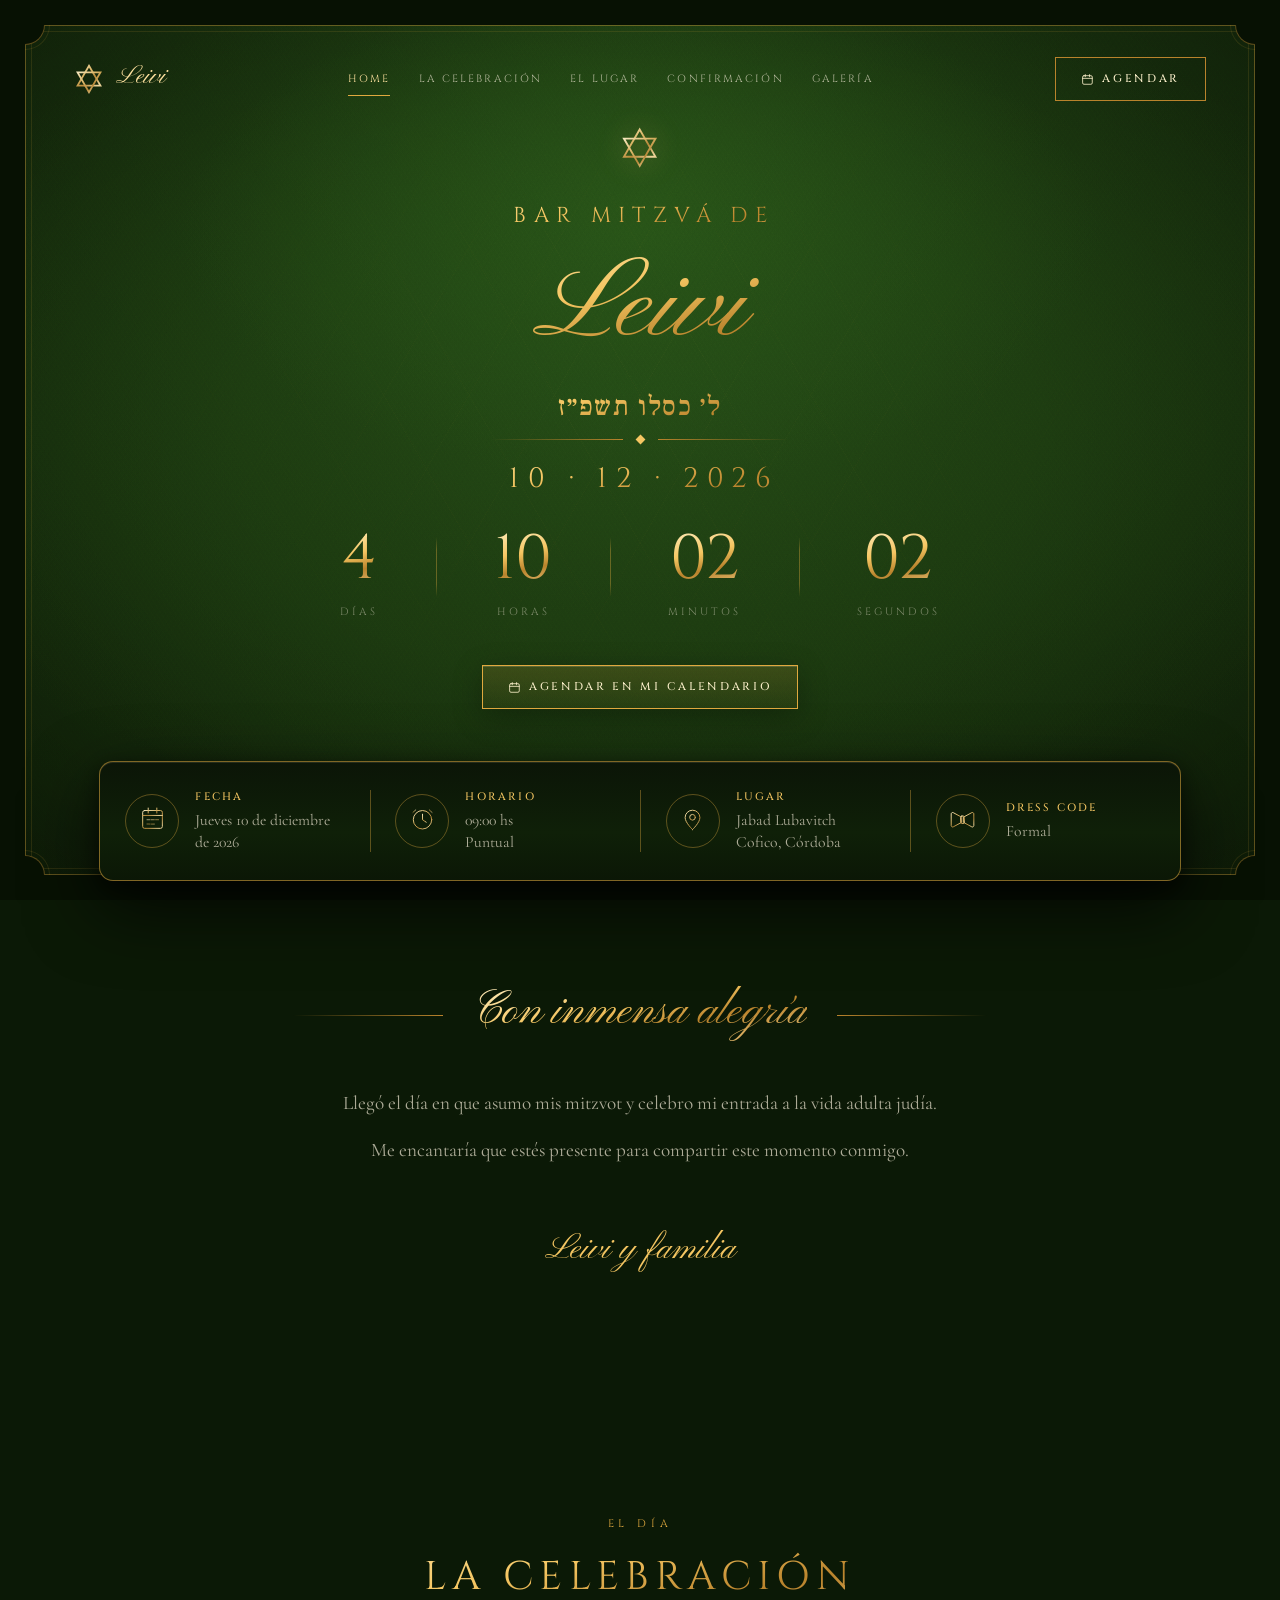
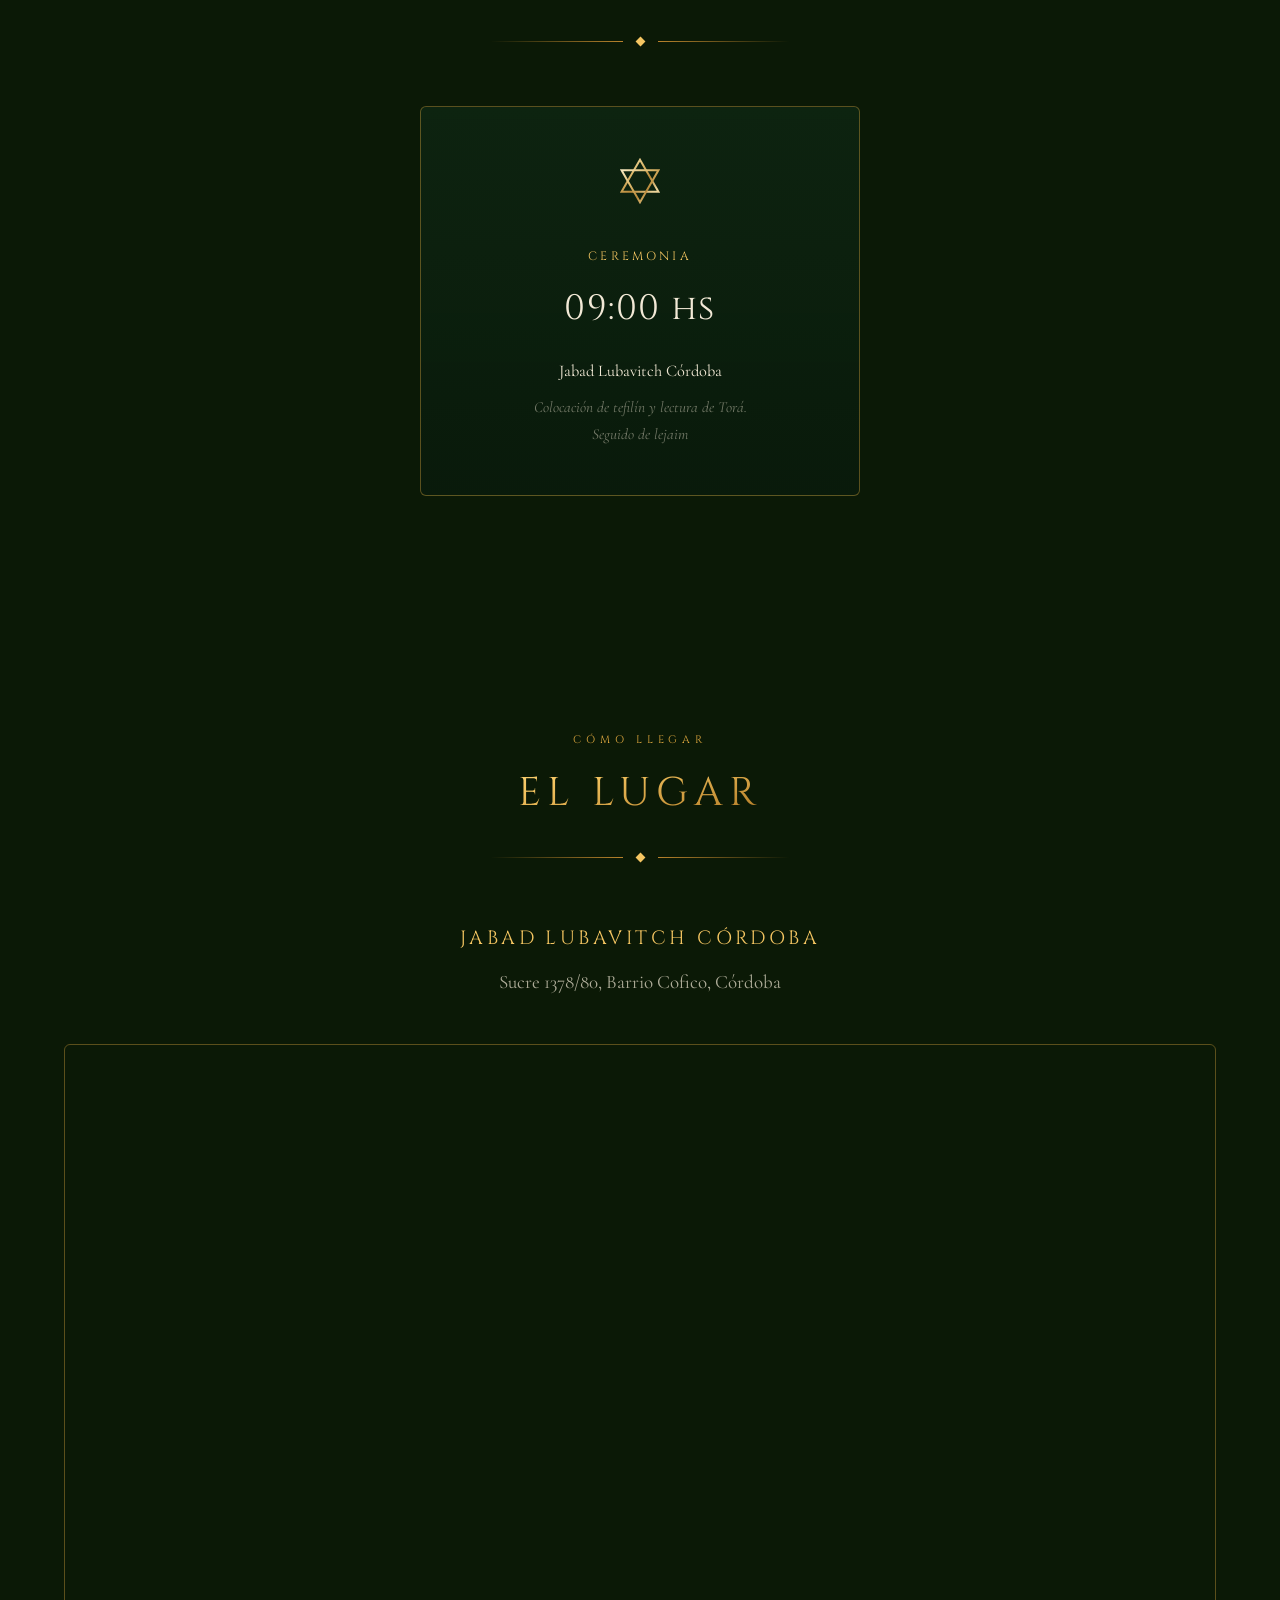
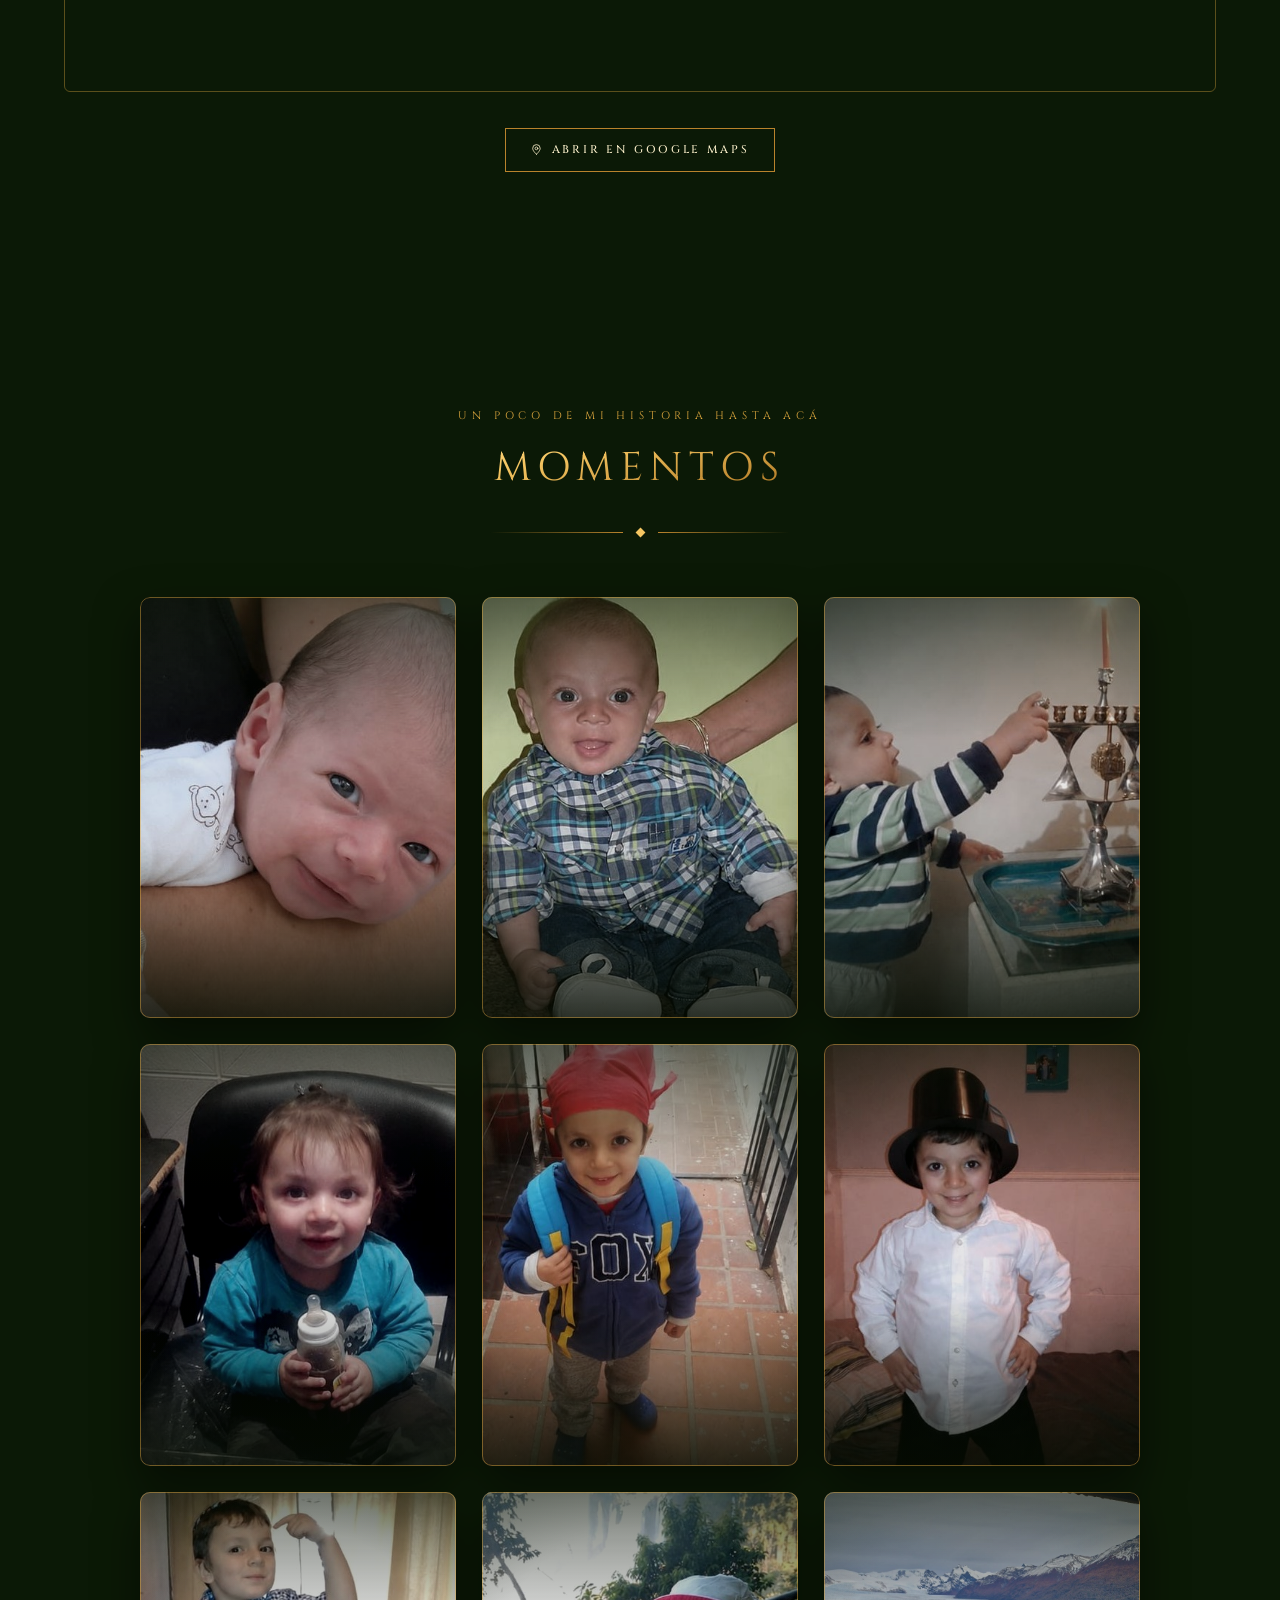
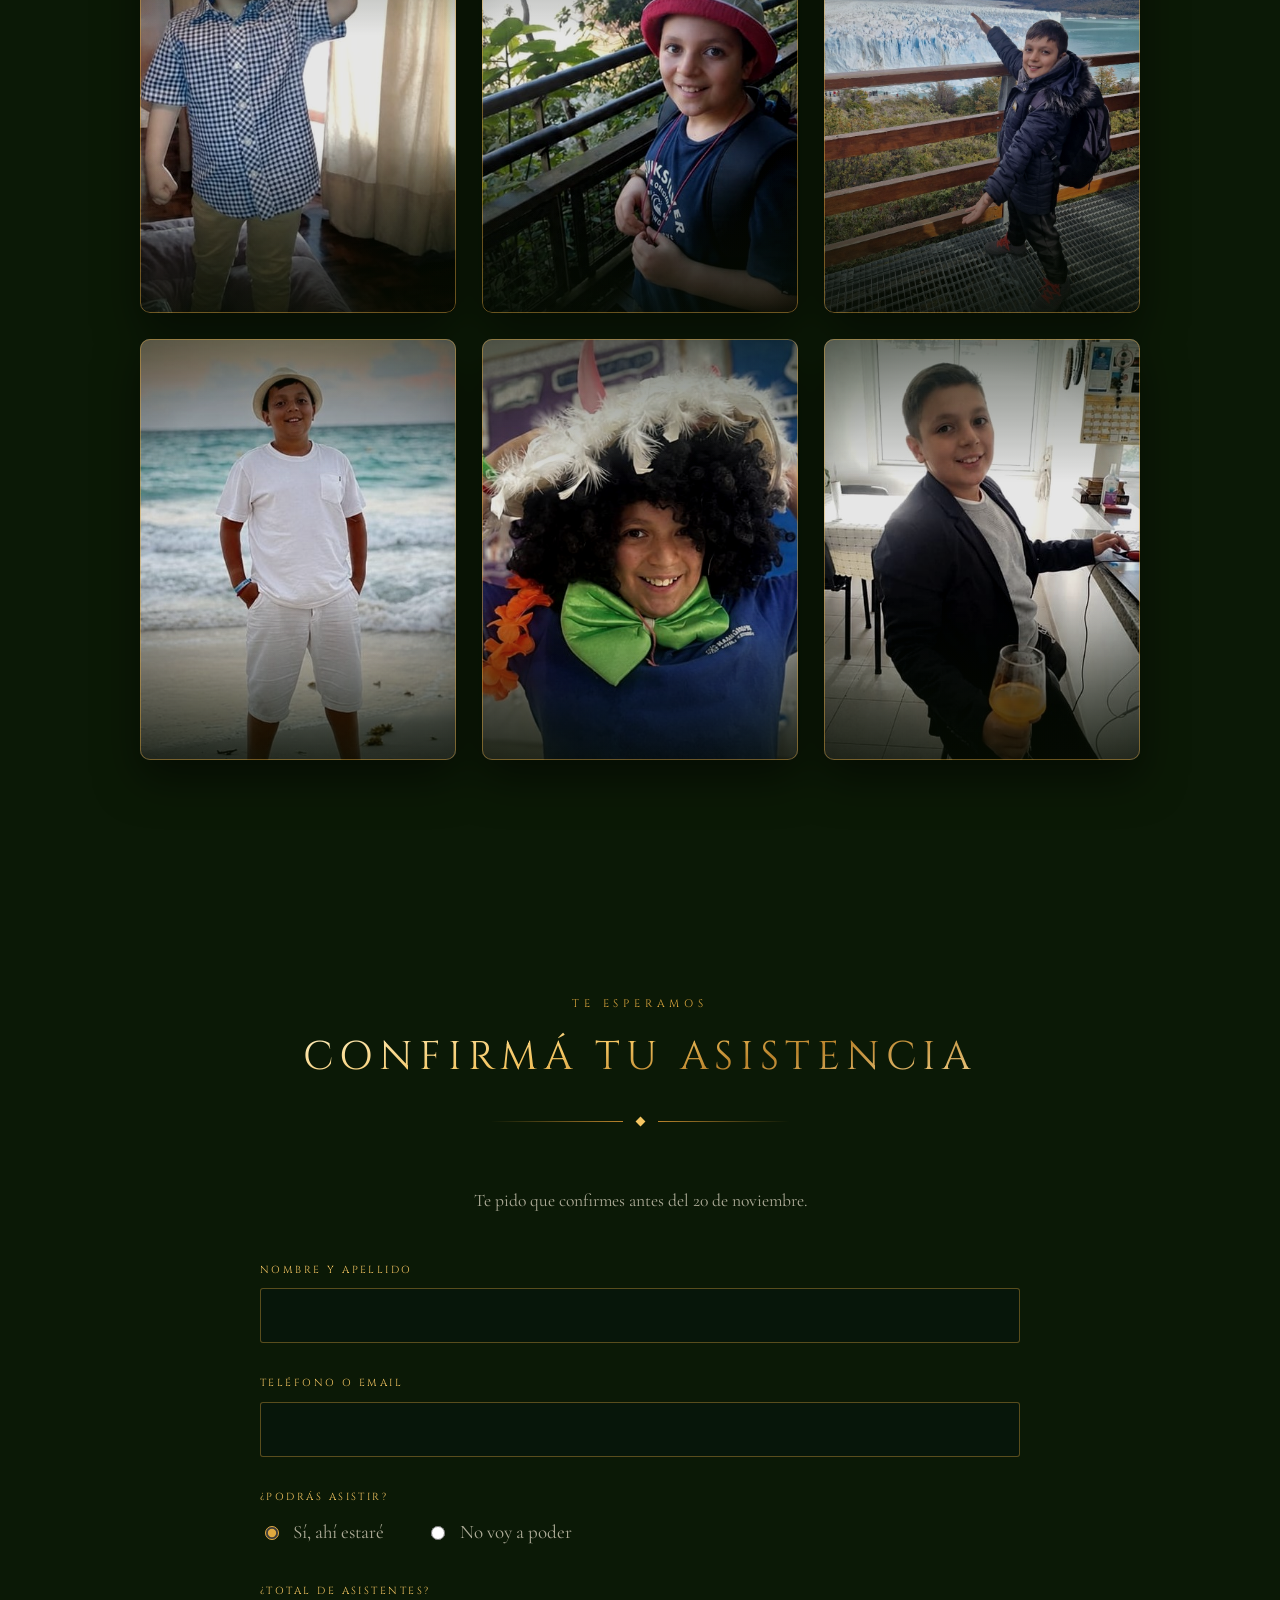
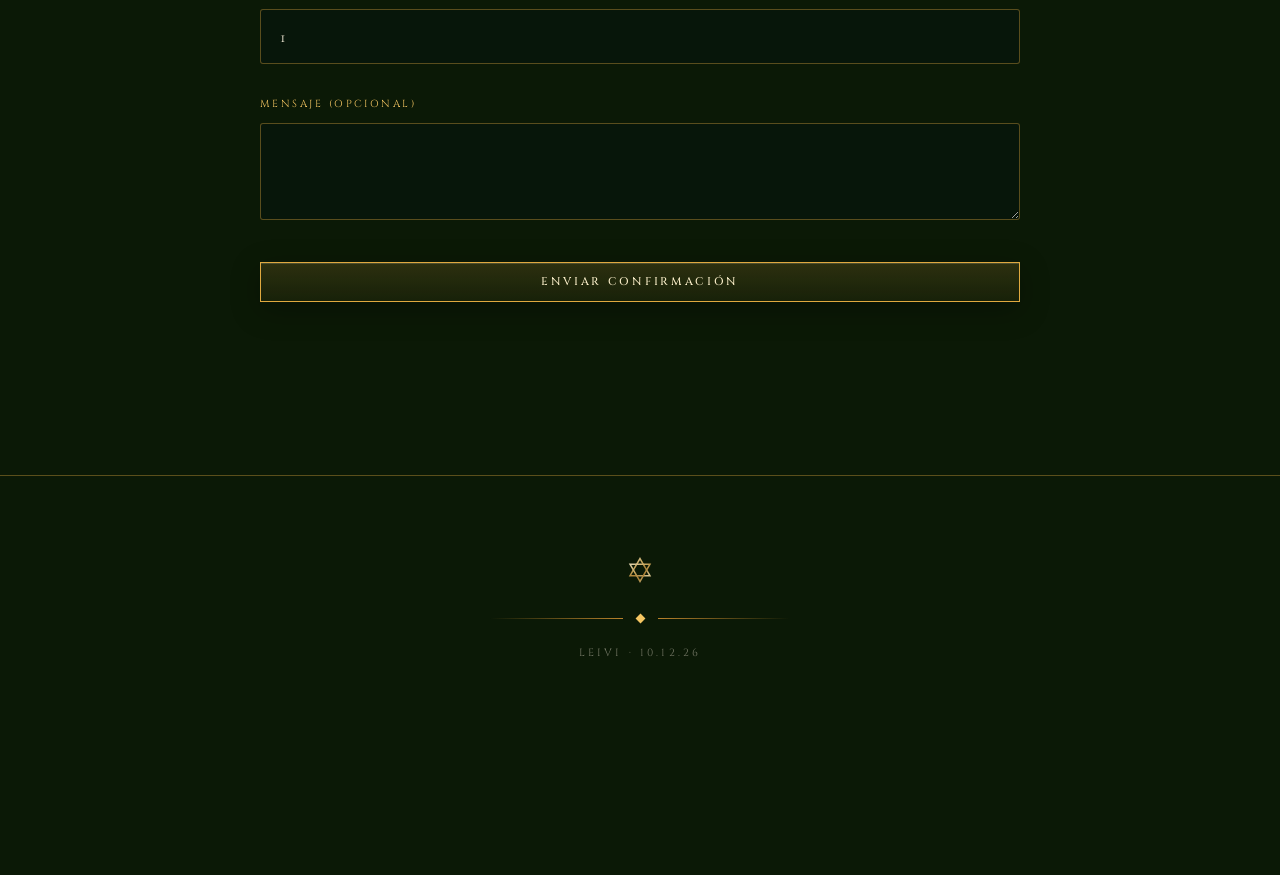
==== commit 1972bfaa: "Lugar en la tira de datos: Jabad Lubavitch, Cofico, Córdoba Co-Authored-By: Claude Opus 5.5 <noreply" ====
--- a/index.html
+++ b/index.html
@@ -280,7 +280,7 @@
   </div>
 </div>
 
-<script src="js/config.js?v=40"></script>
+<script src="js/config.js?v=41"></script>
 <script src="js/main.js?v=35"></script>
 </body>
 </html>
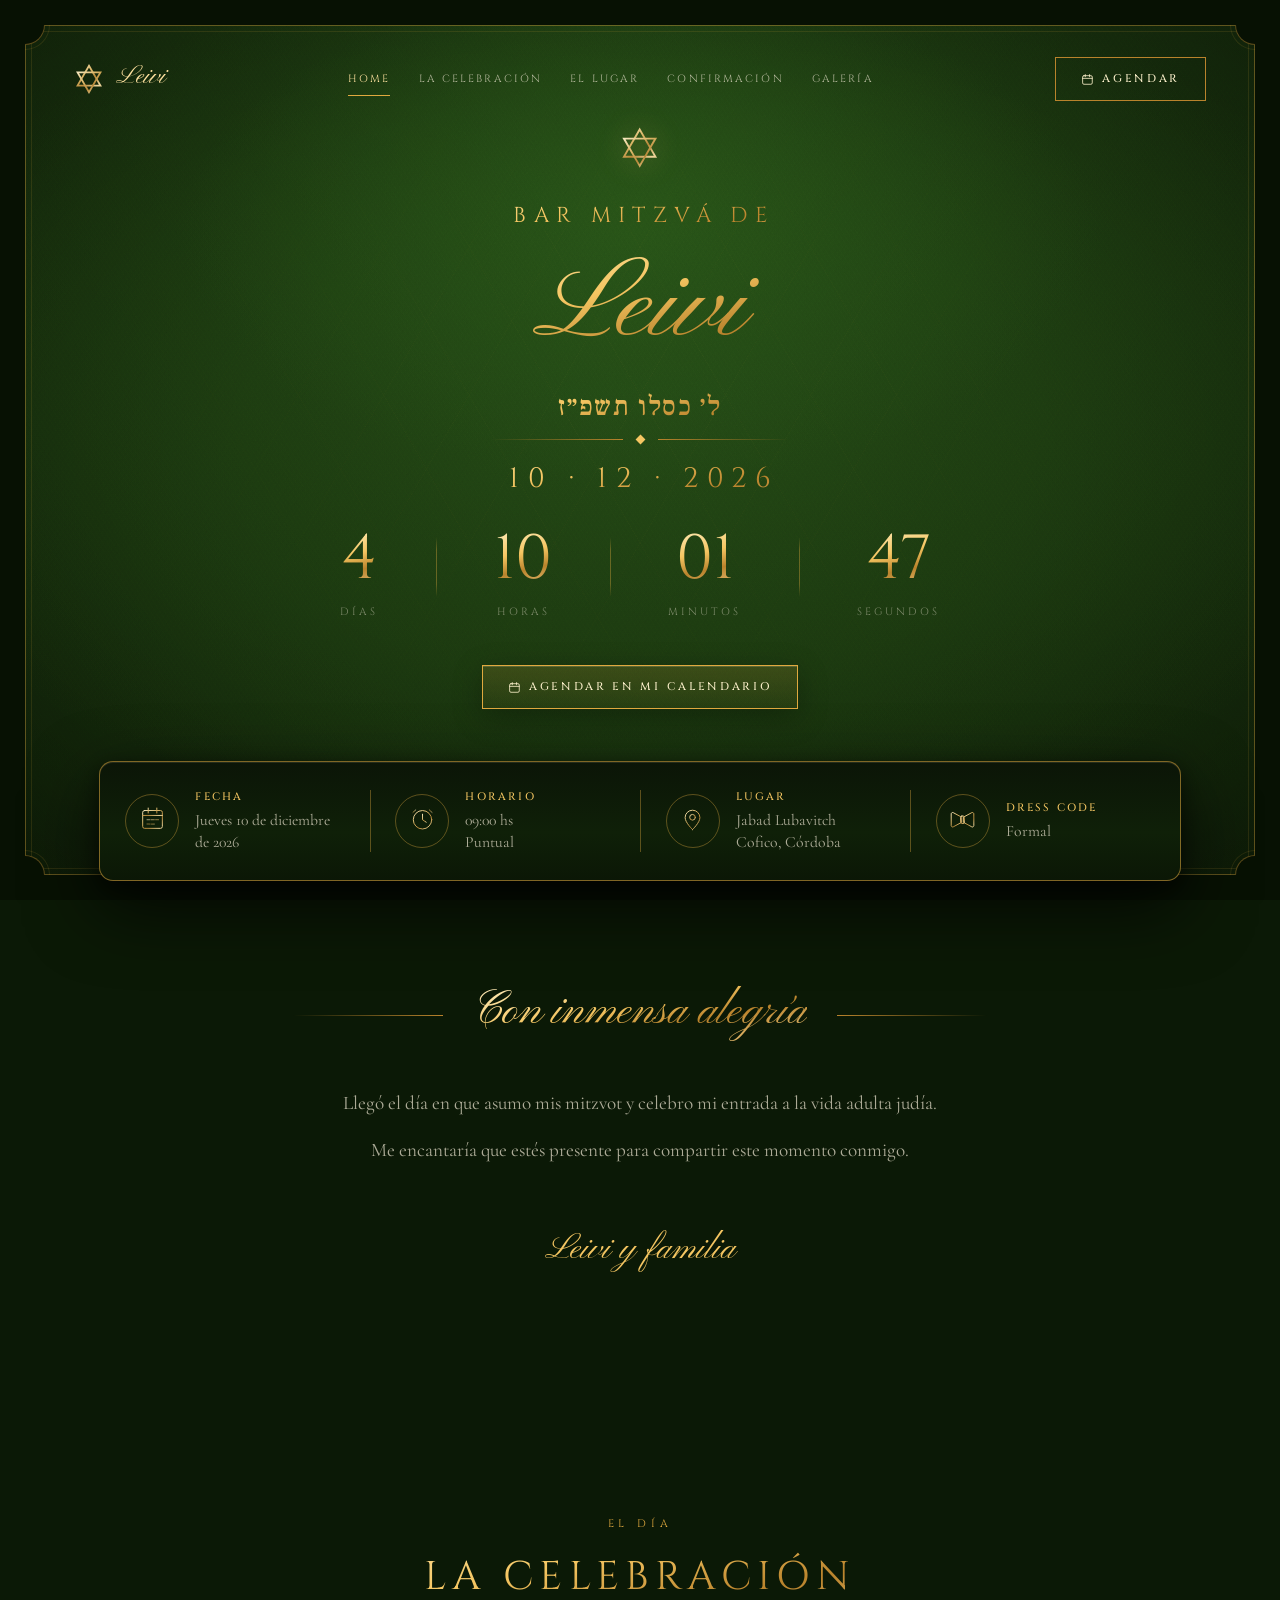
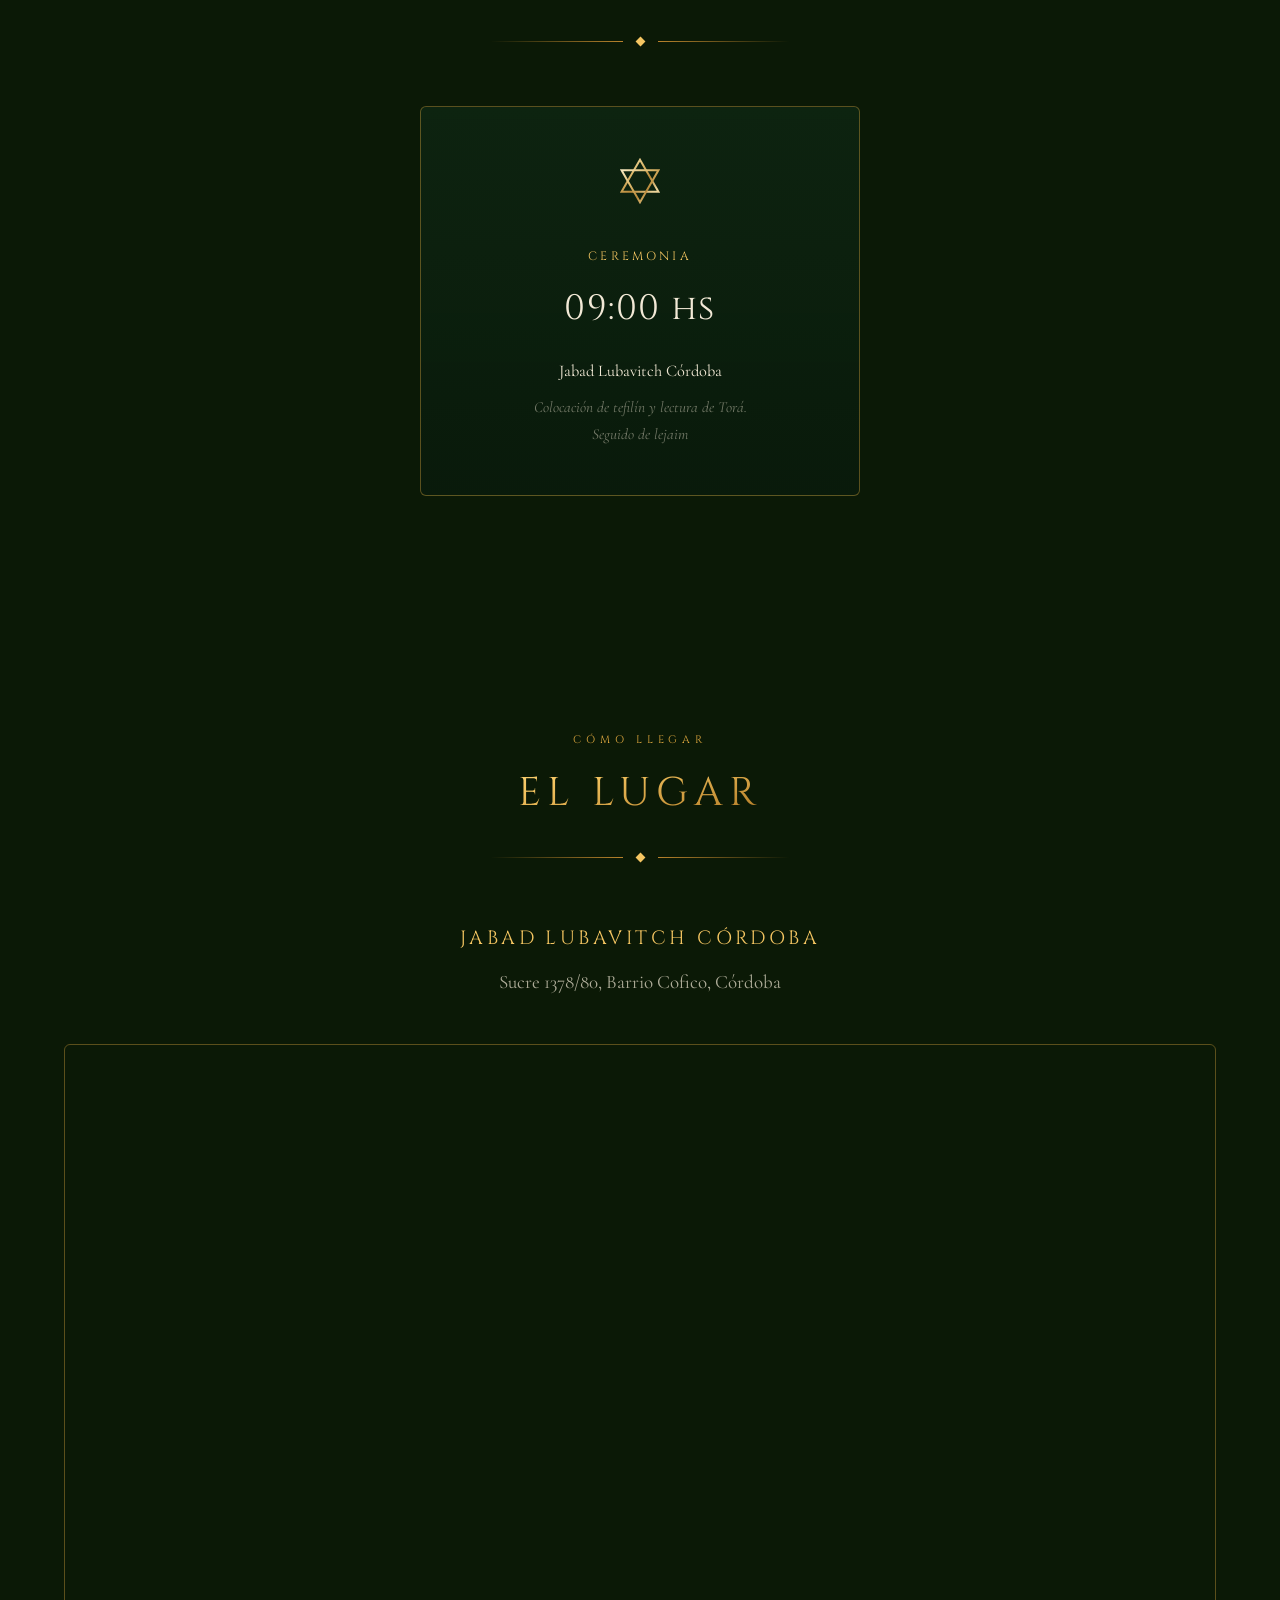
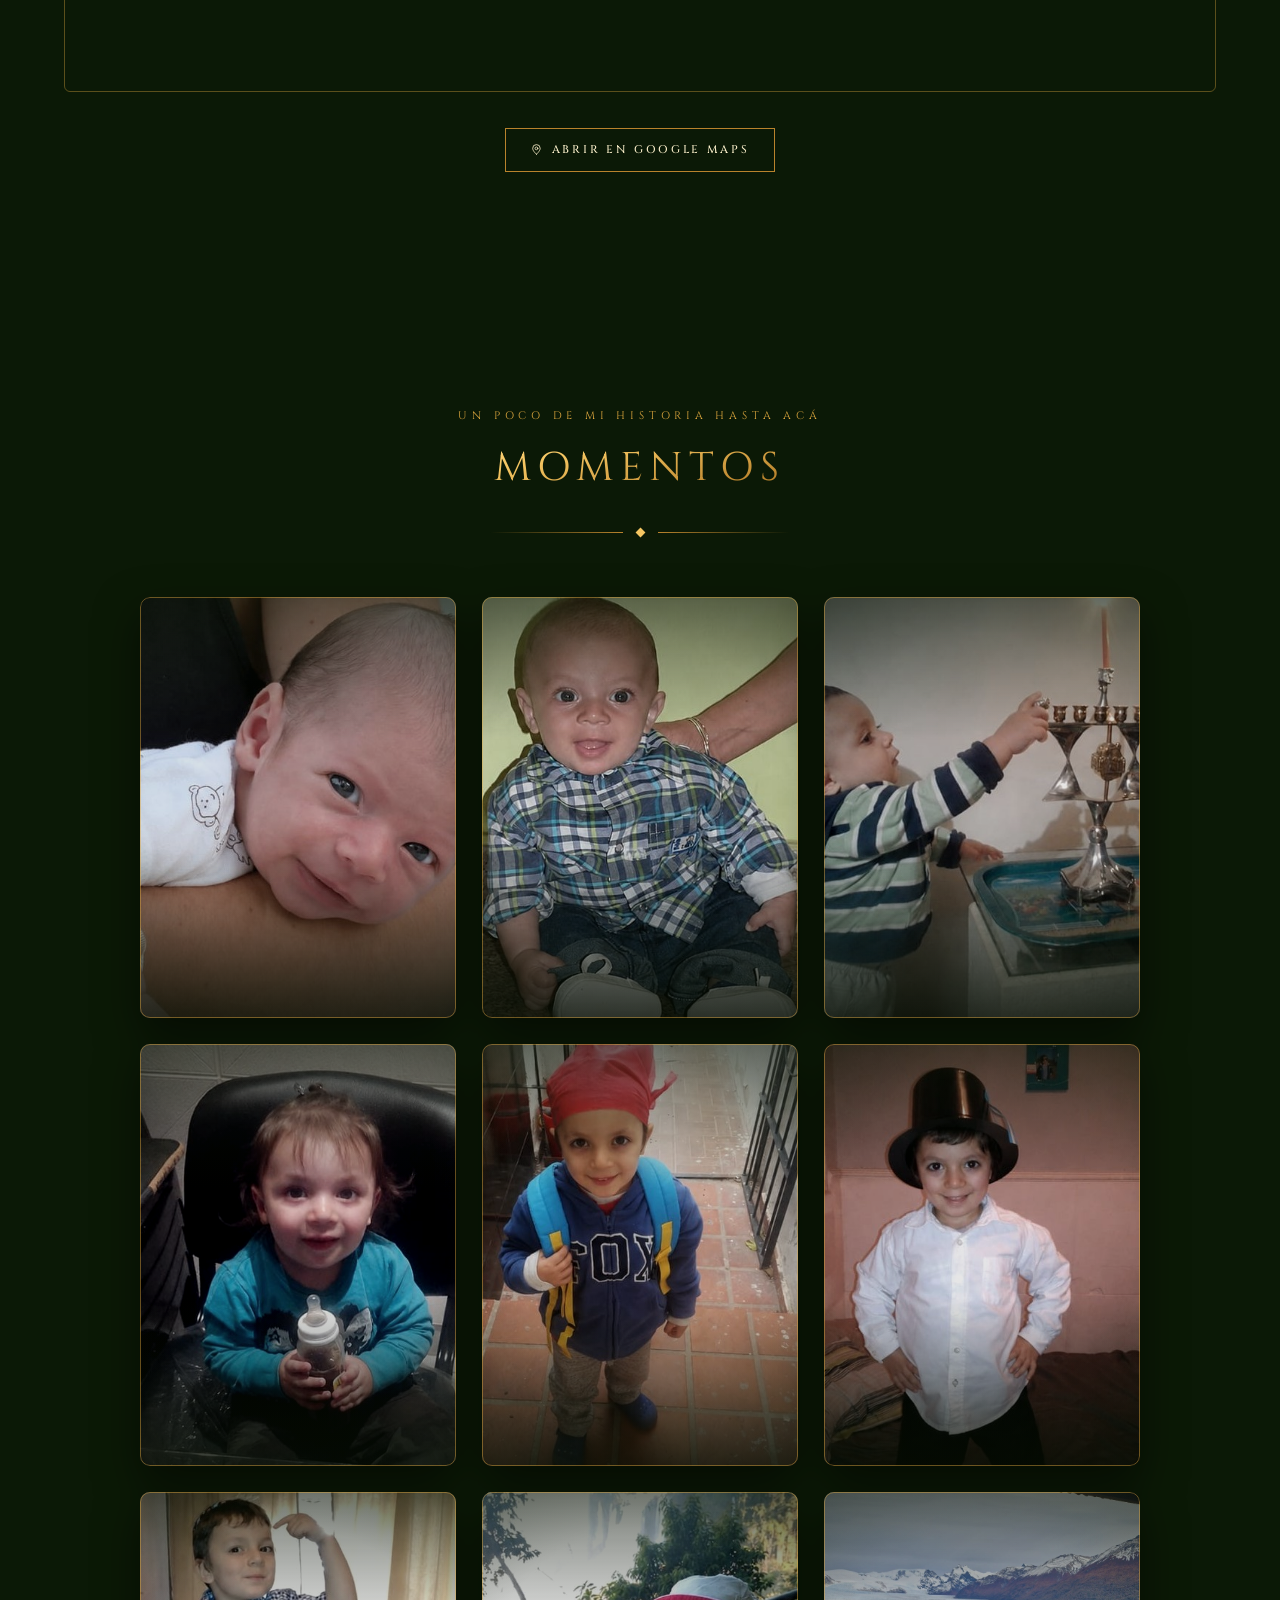
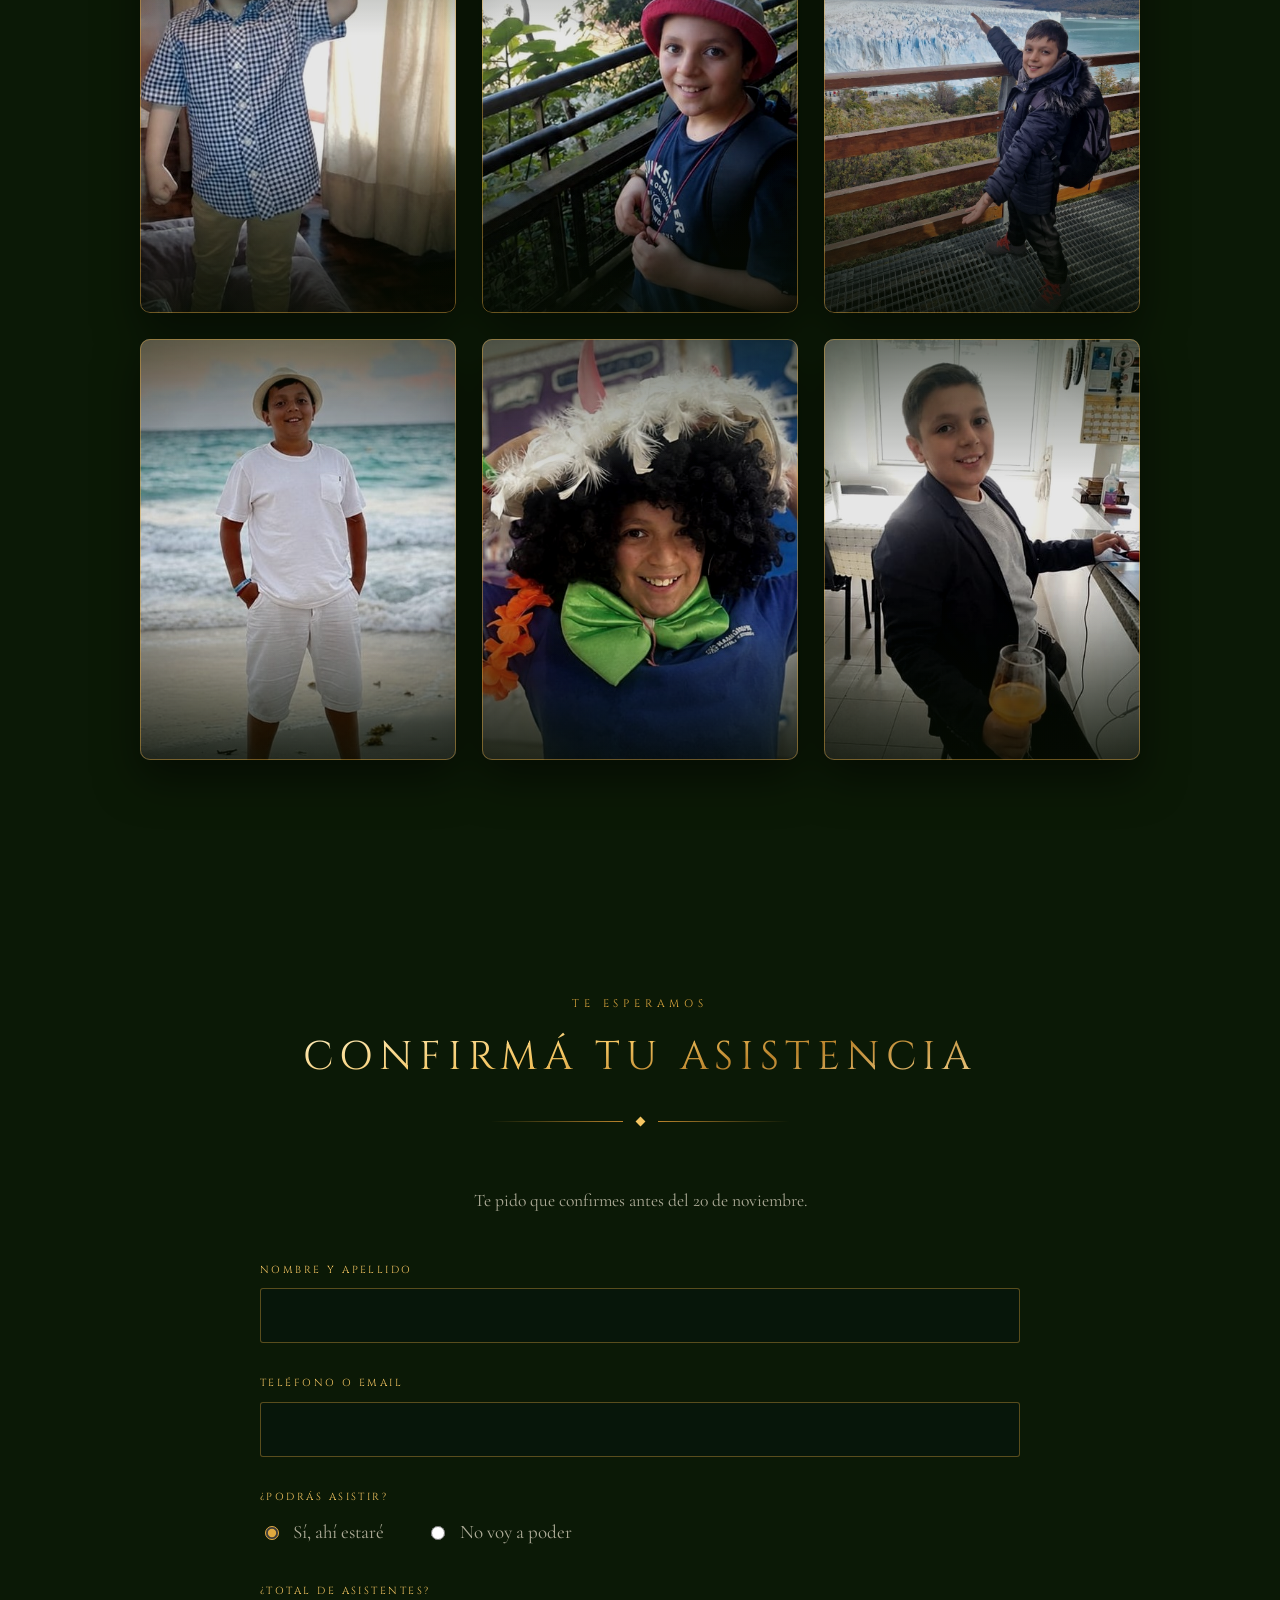
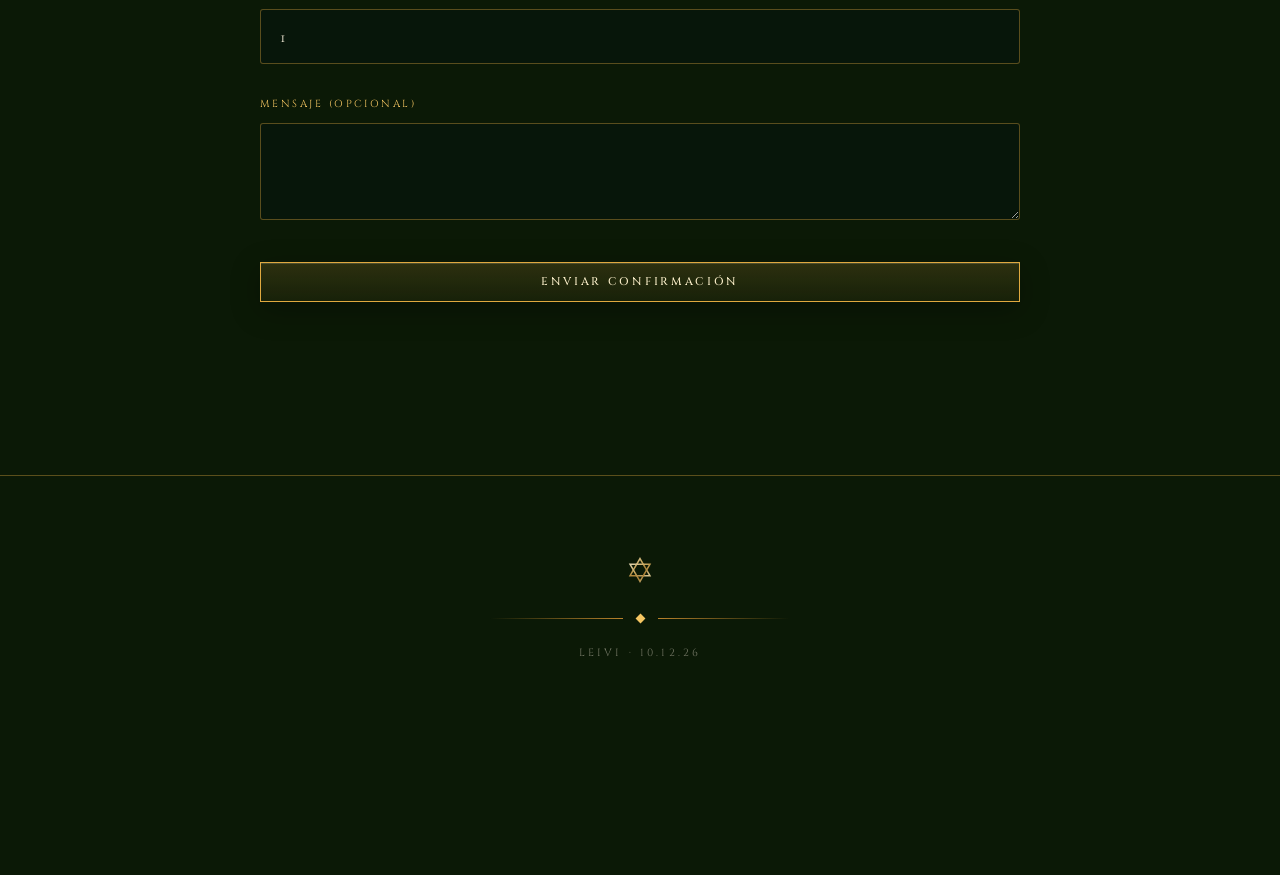
==== commit a432dfea: "Link ?fiesta: sólo 3 fotos (mochila, galera, playa) Co-Authored-By: Claude Opus 5.5 <noreply@anthrop" ====
--- a/index.html
+++ b/index.html
@@ -280,7 +280,7 @@
   </div>
 </div>
 
-<script src="js/config.js?v=41"></script>
+<script src="js/config.js?v=42"></script>
 <script src="js/main.js?v=35"></script>
 </body>
 </html>
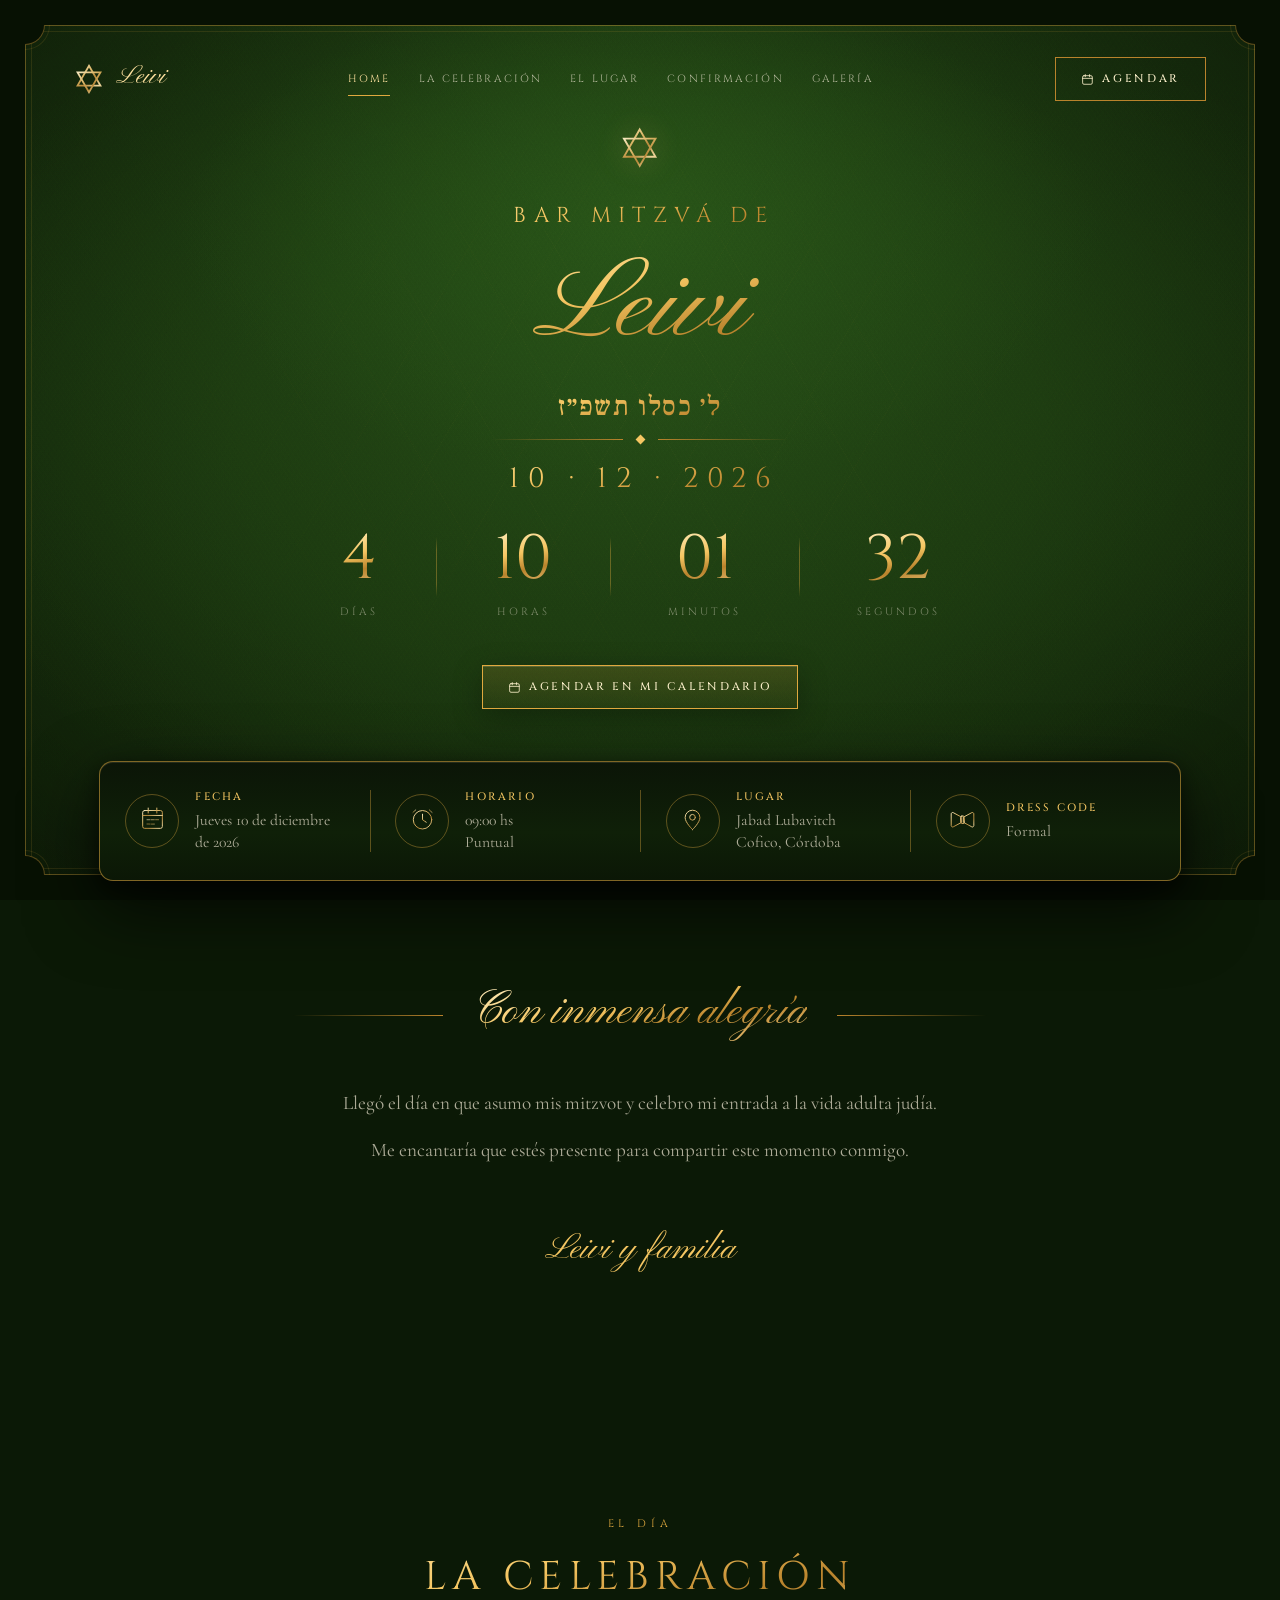
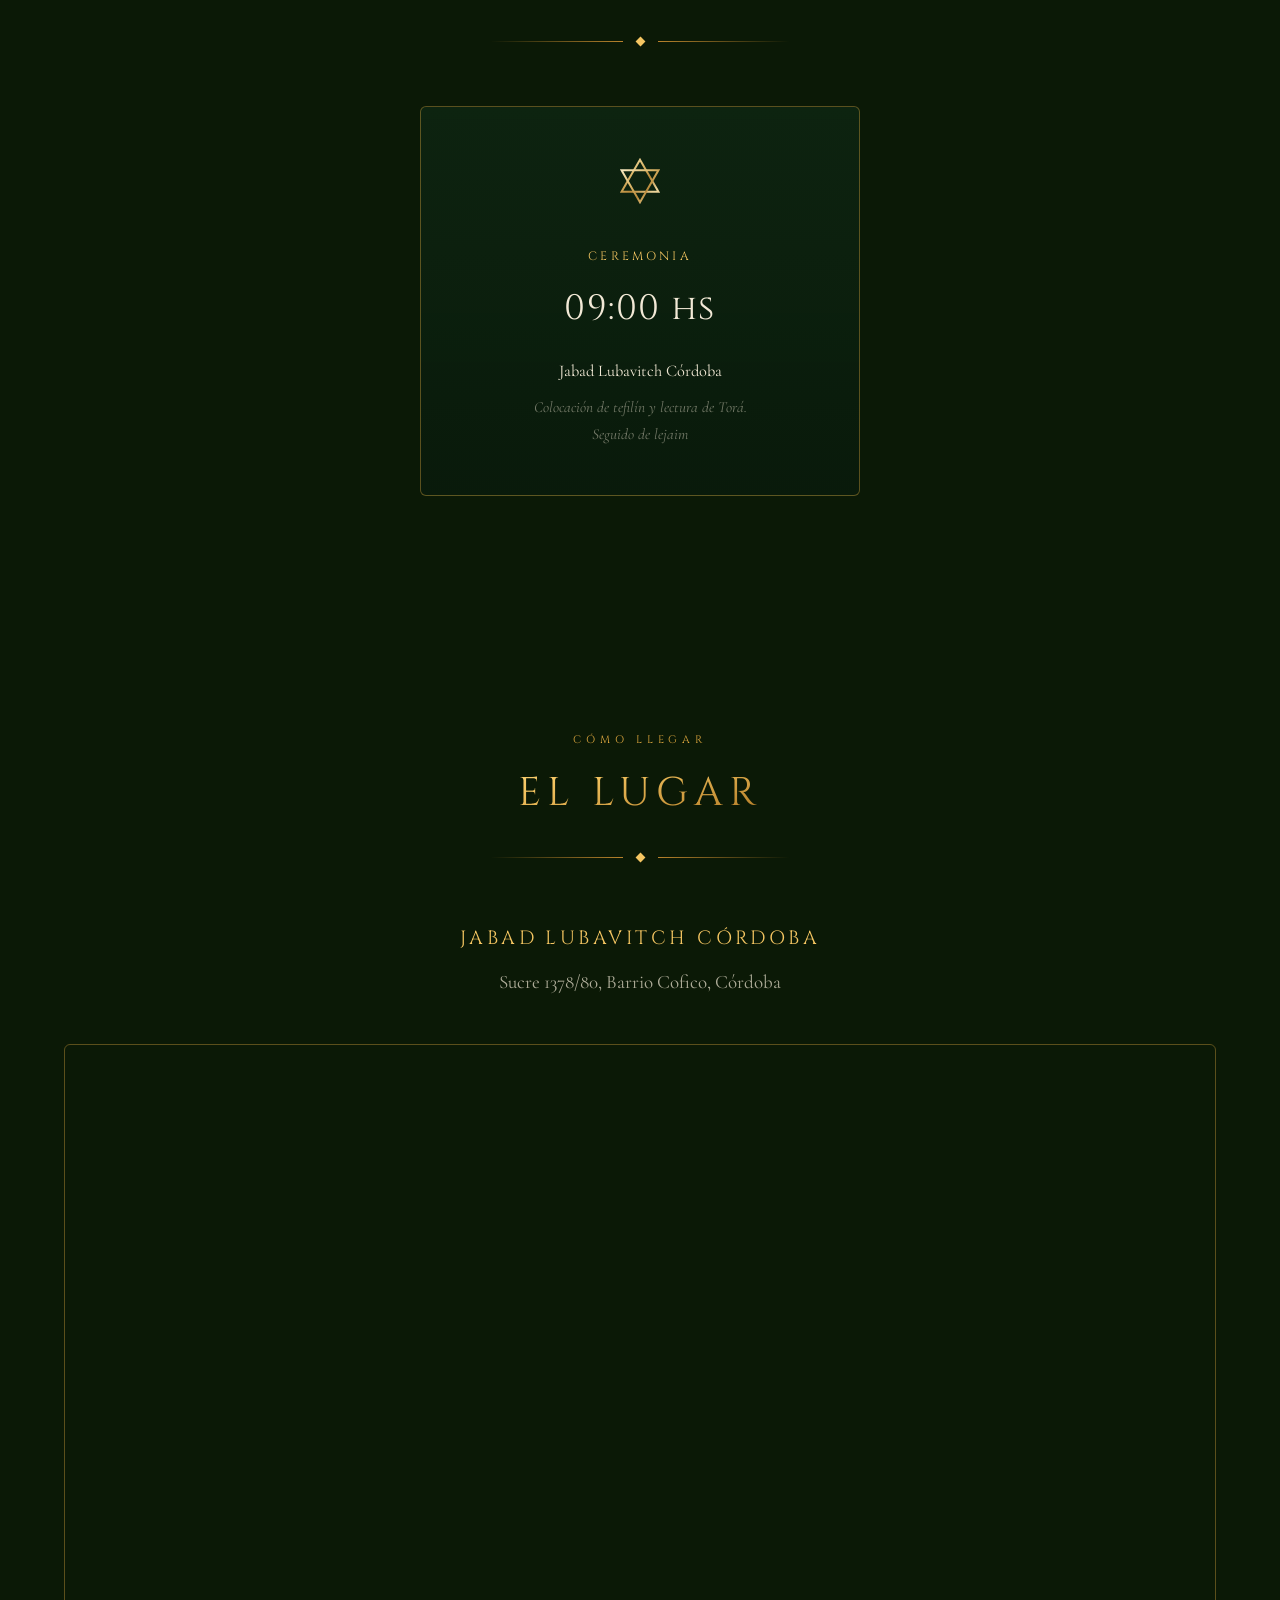
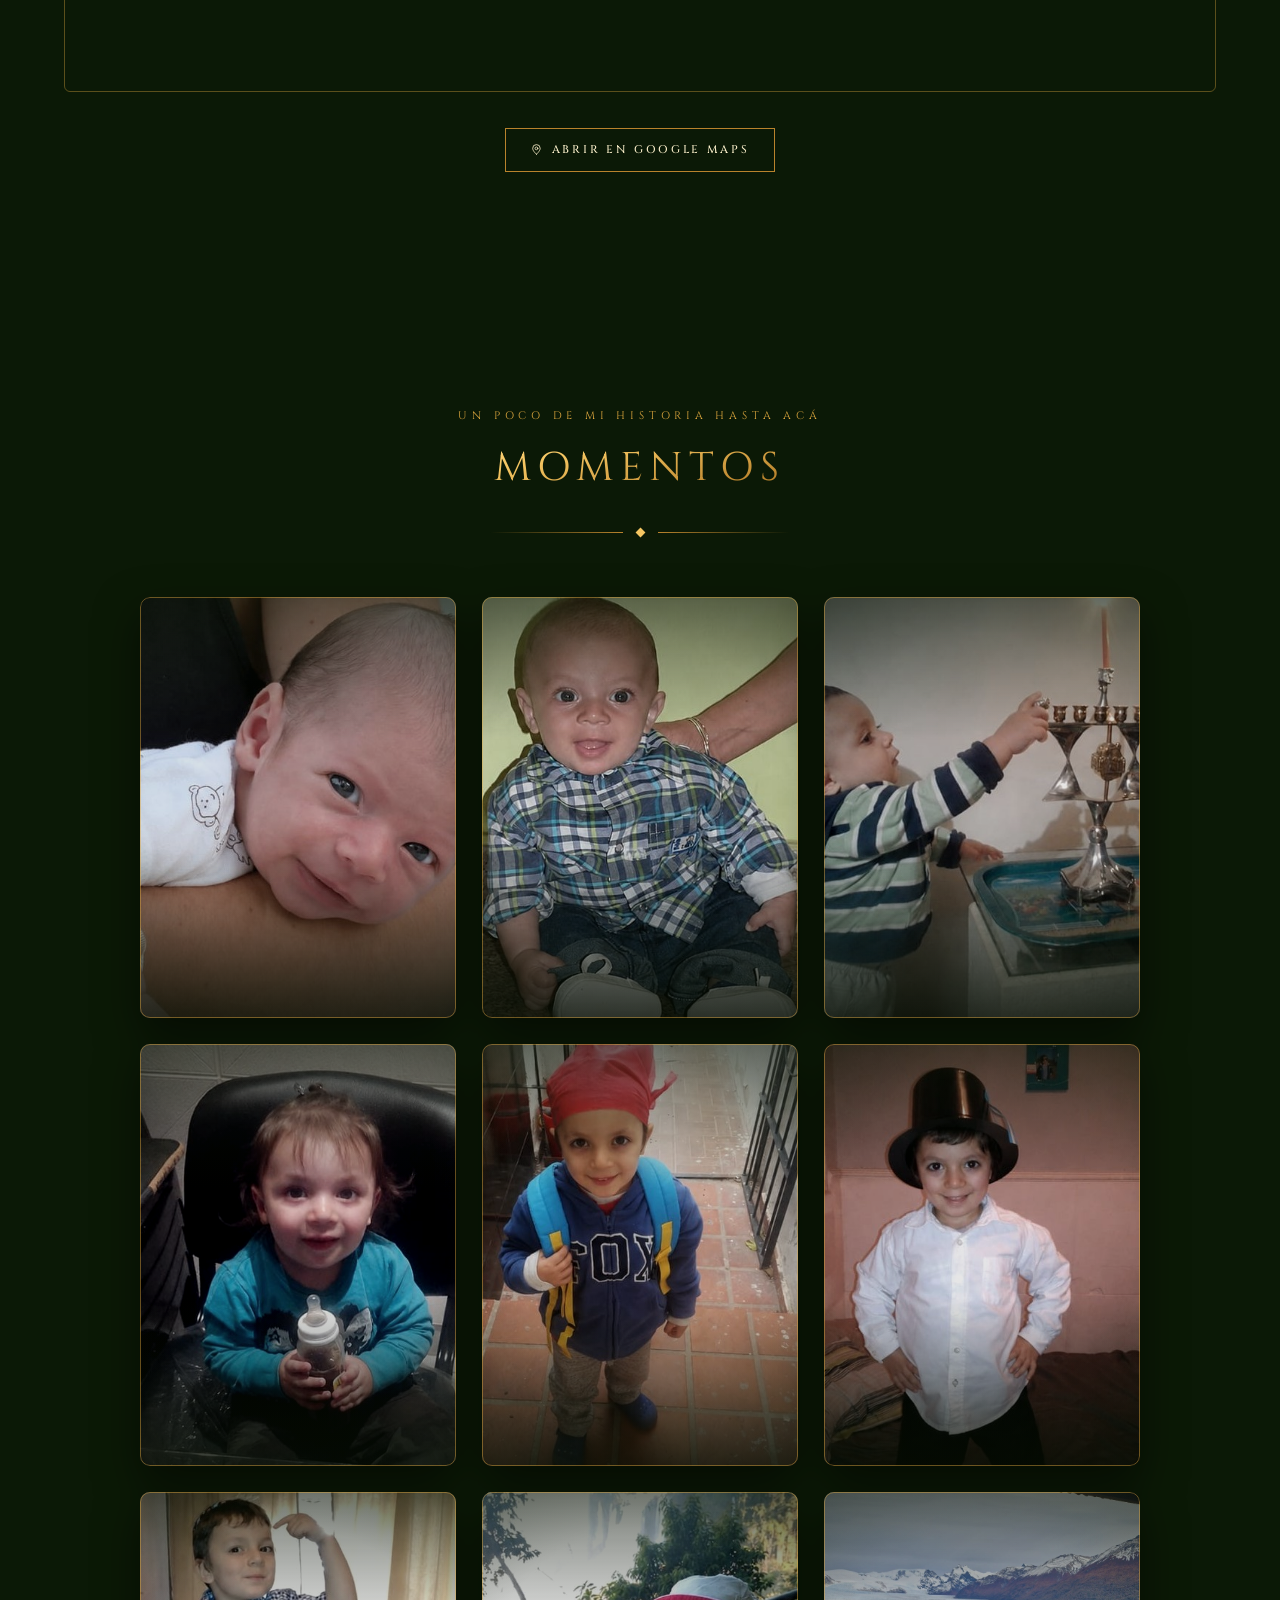
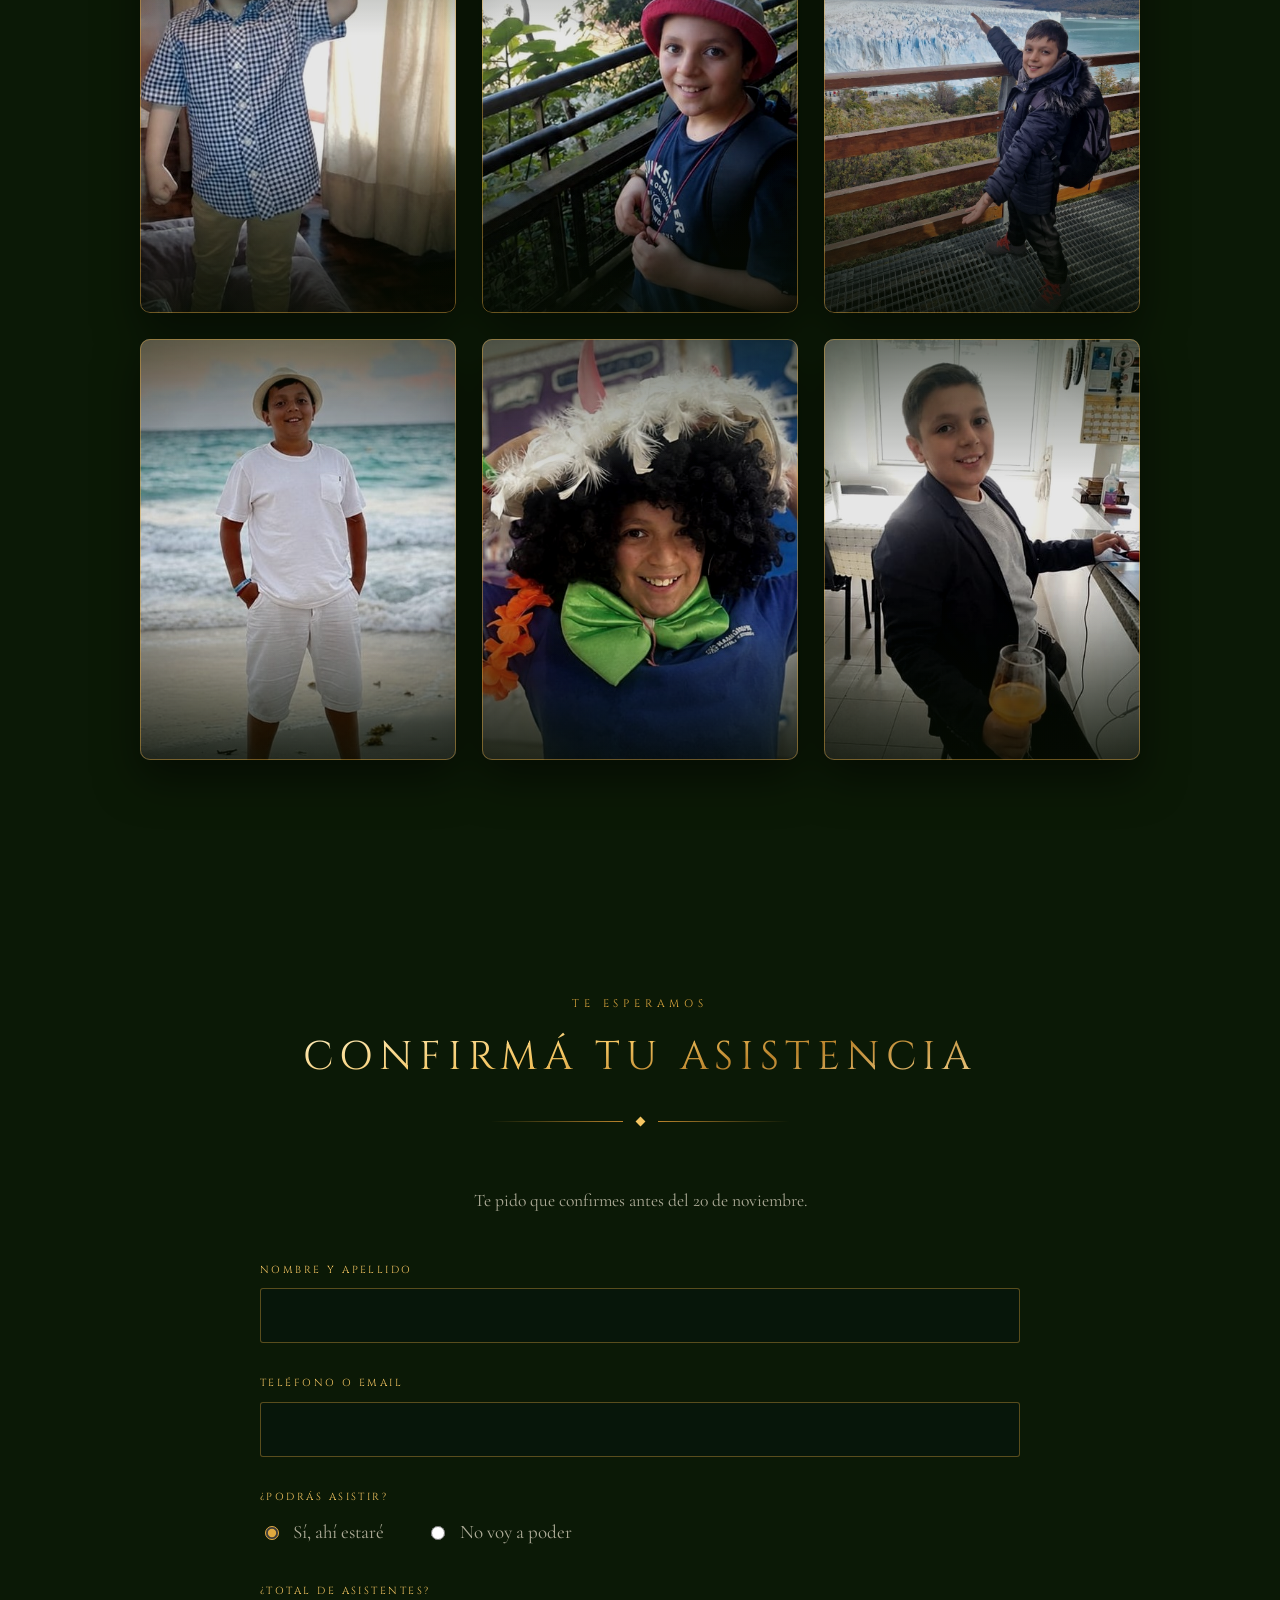
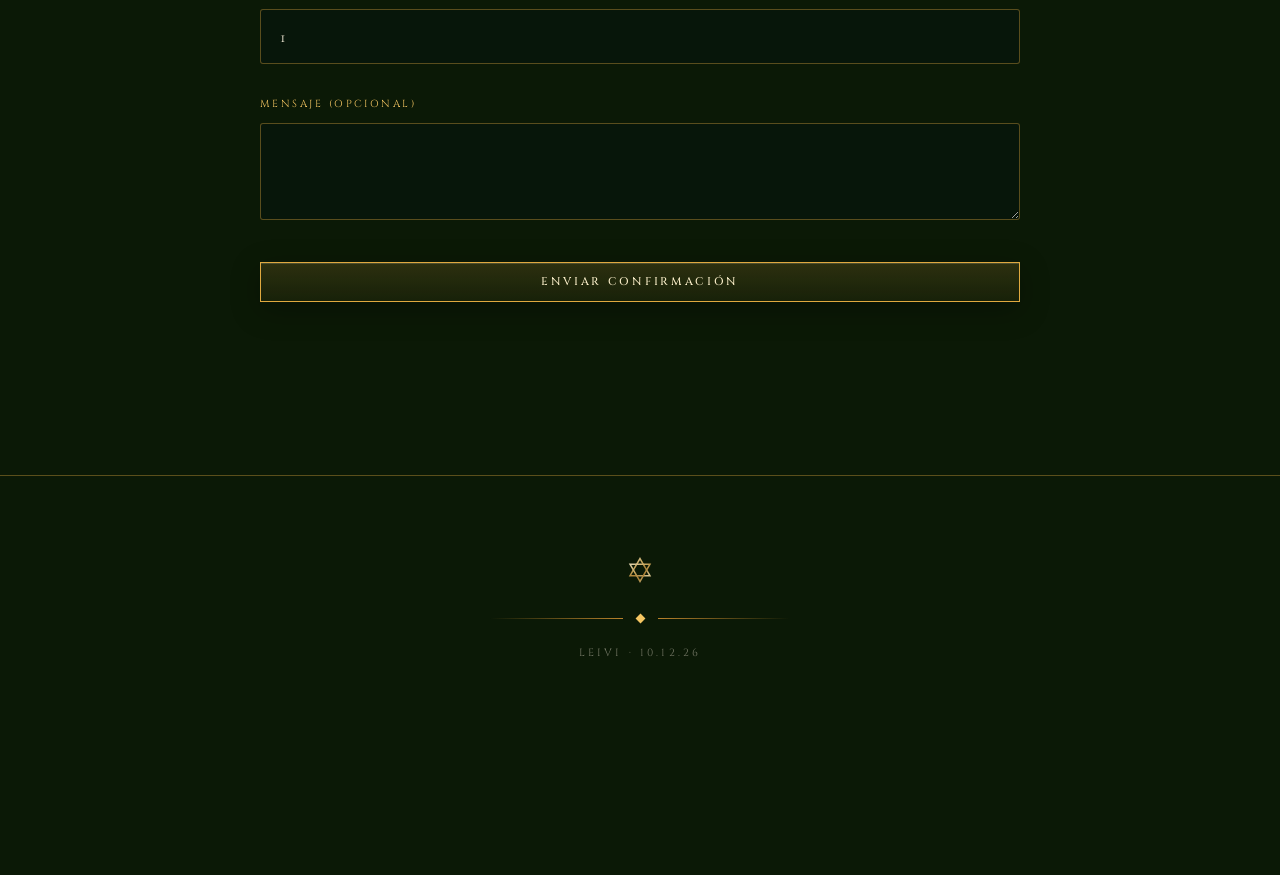
==== commit 2b999bd1: "Link ?fiesta: todas las fotos menos mochila, galera y playa Co-Authored-By: Claude Opus 5.5 <noreply" ====
--- a/index.html
+++ b/index.html
@@ -280,7 +280,7 @@
   </div>
 </div>
 
-<script src="js/config.js?v=42"></script>
+<script src="js/config.js?v=43"></script>
 <script src="js/main.js?v=35"></script>
 </body>
 </html>
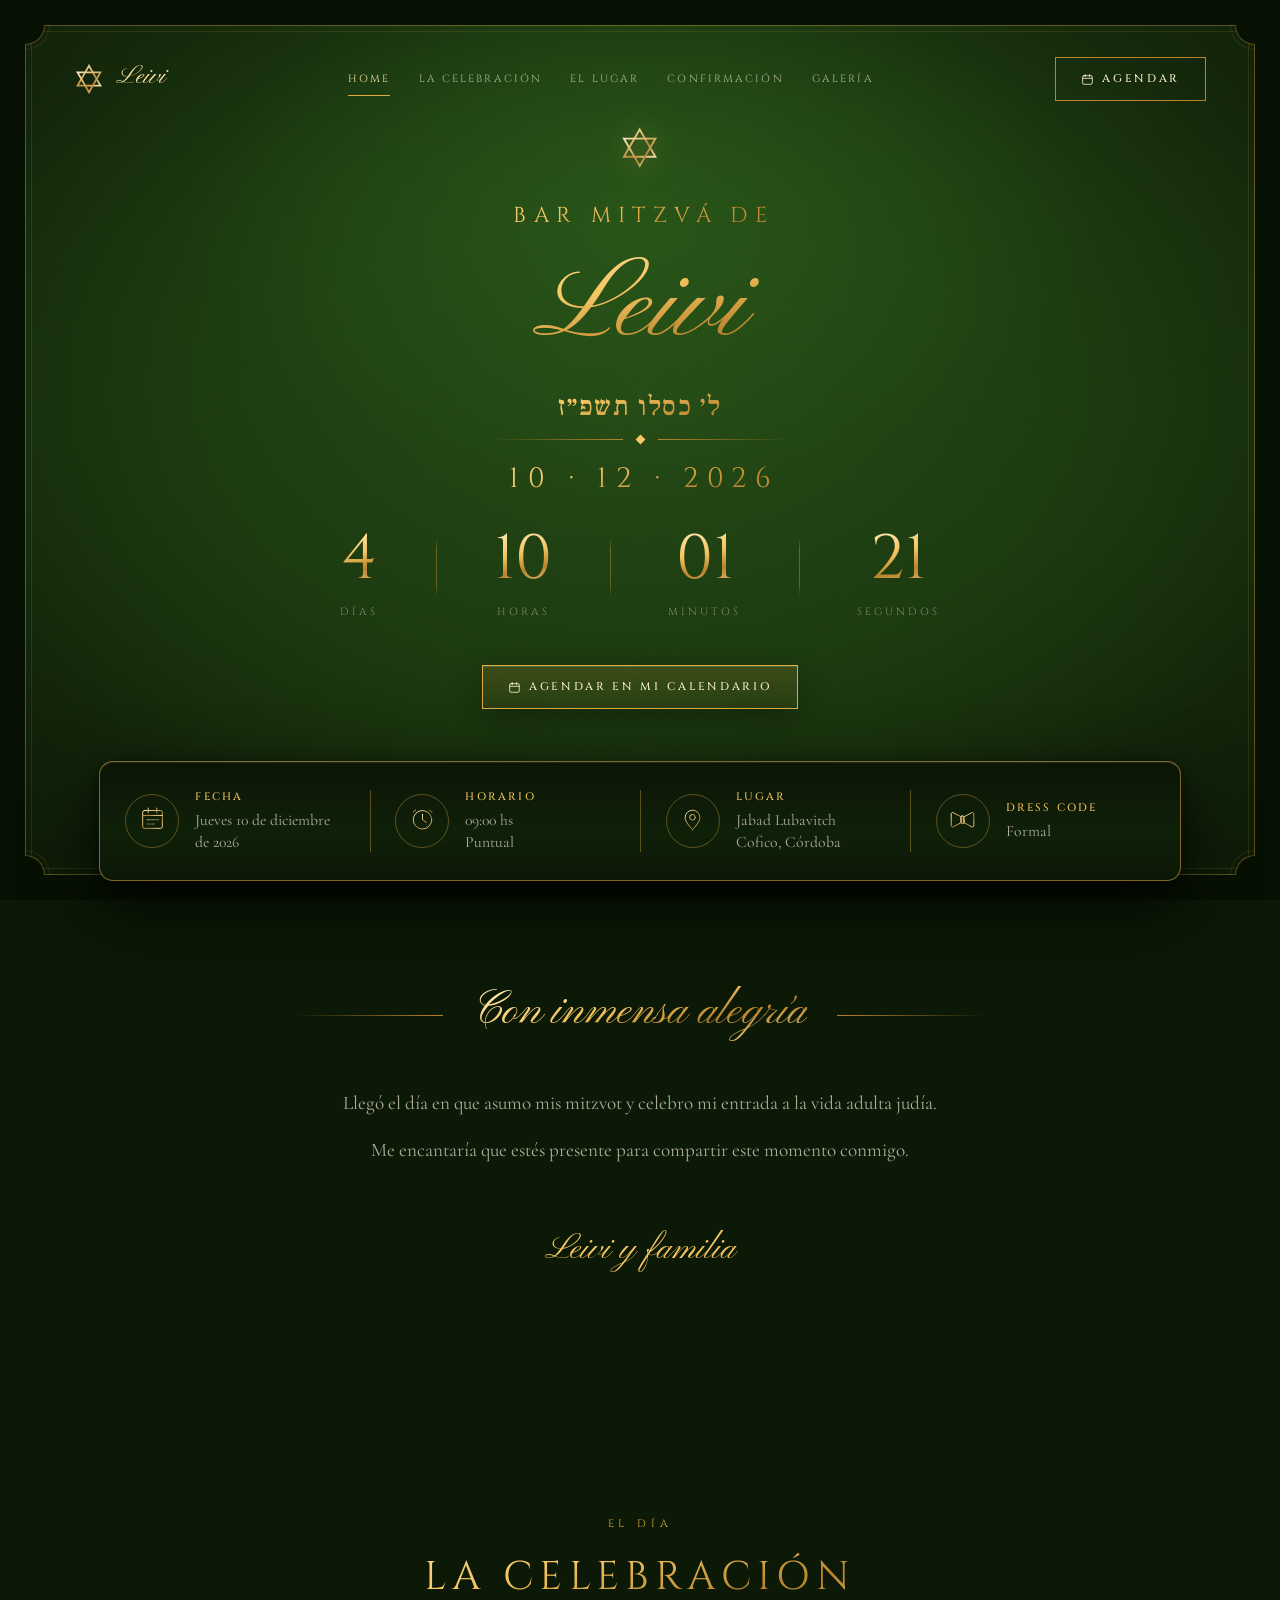
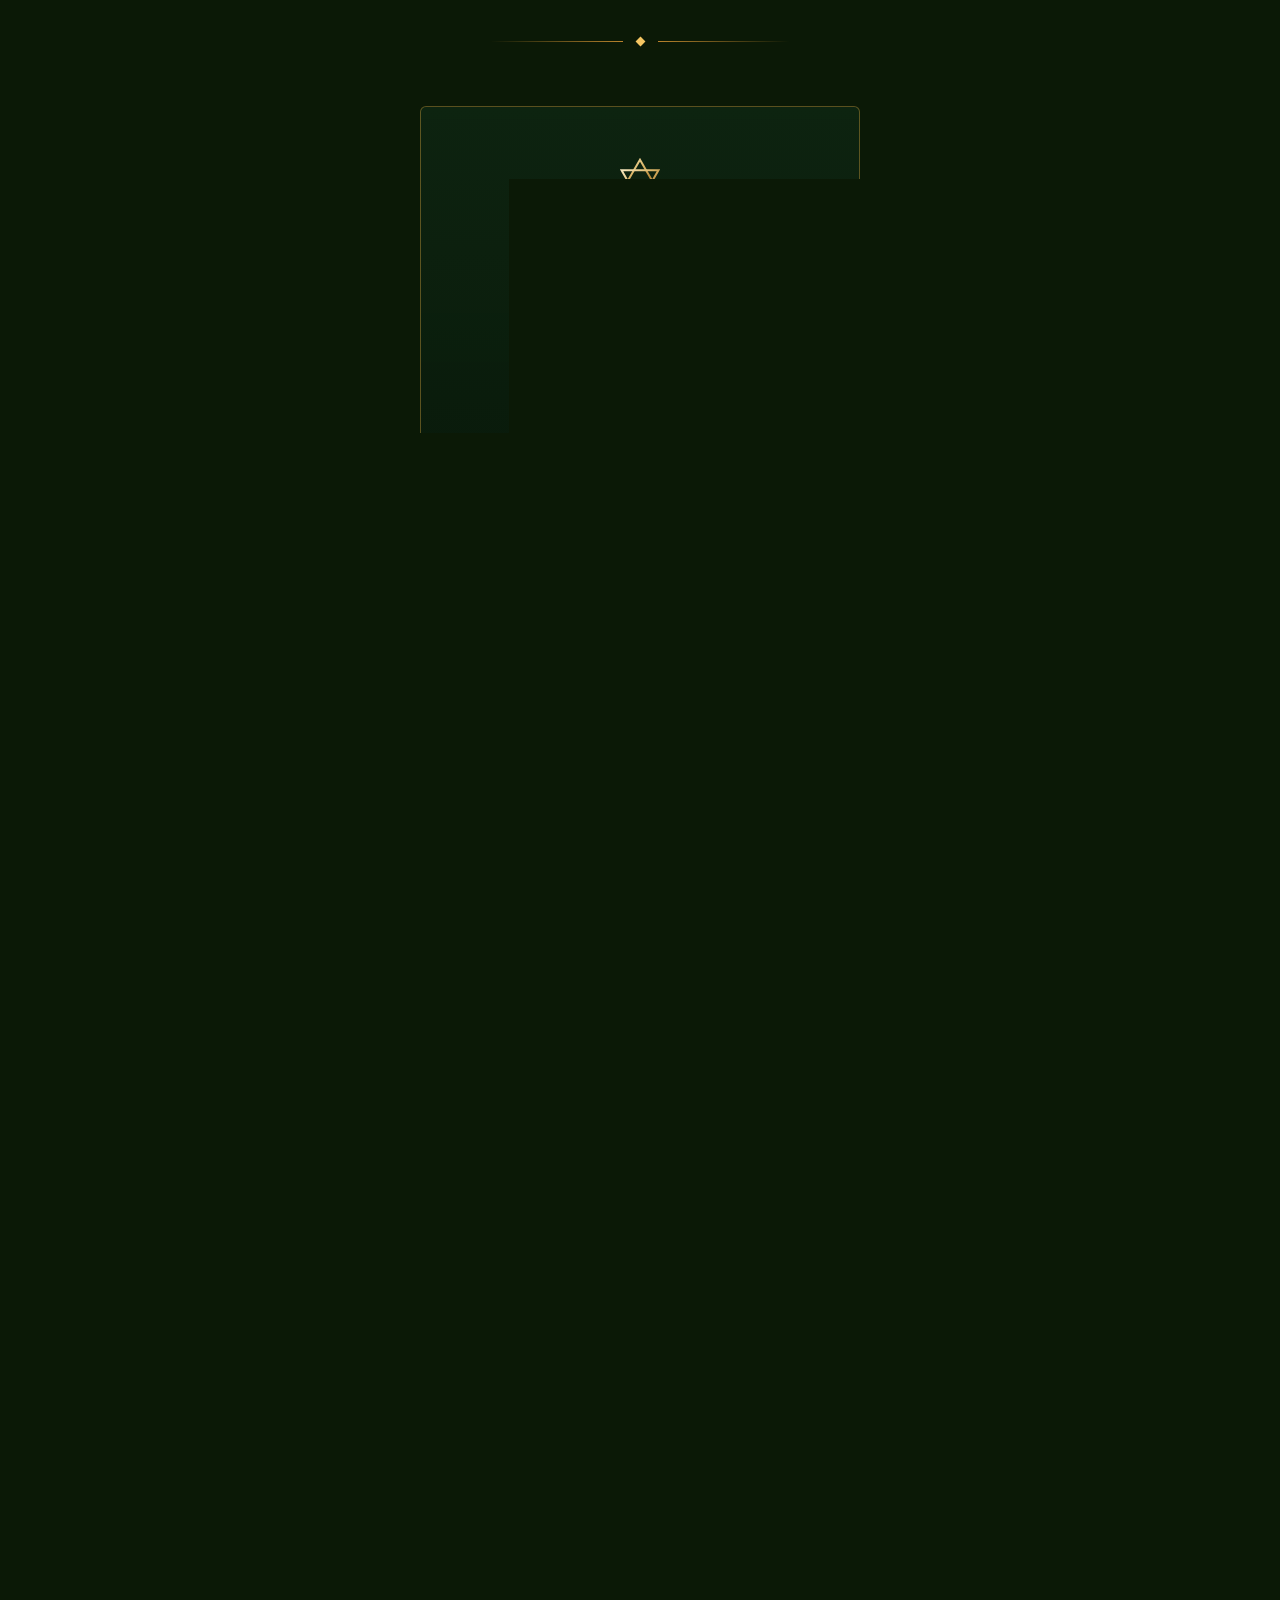
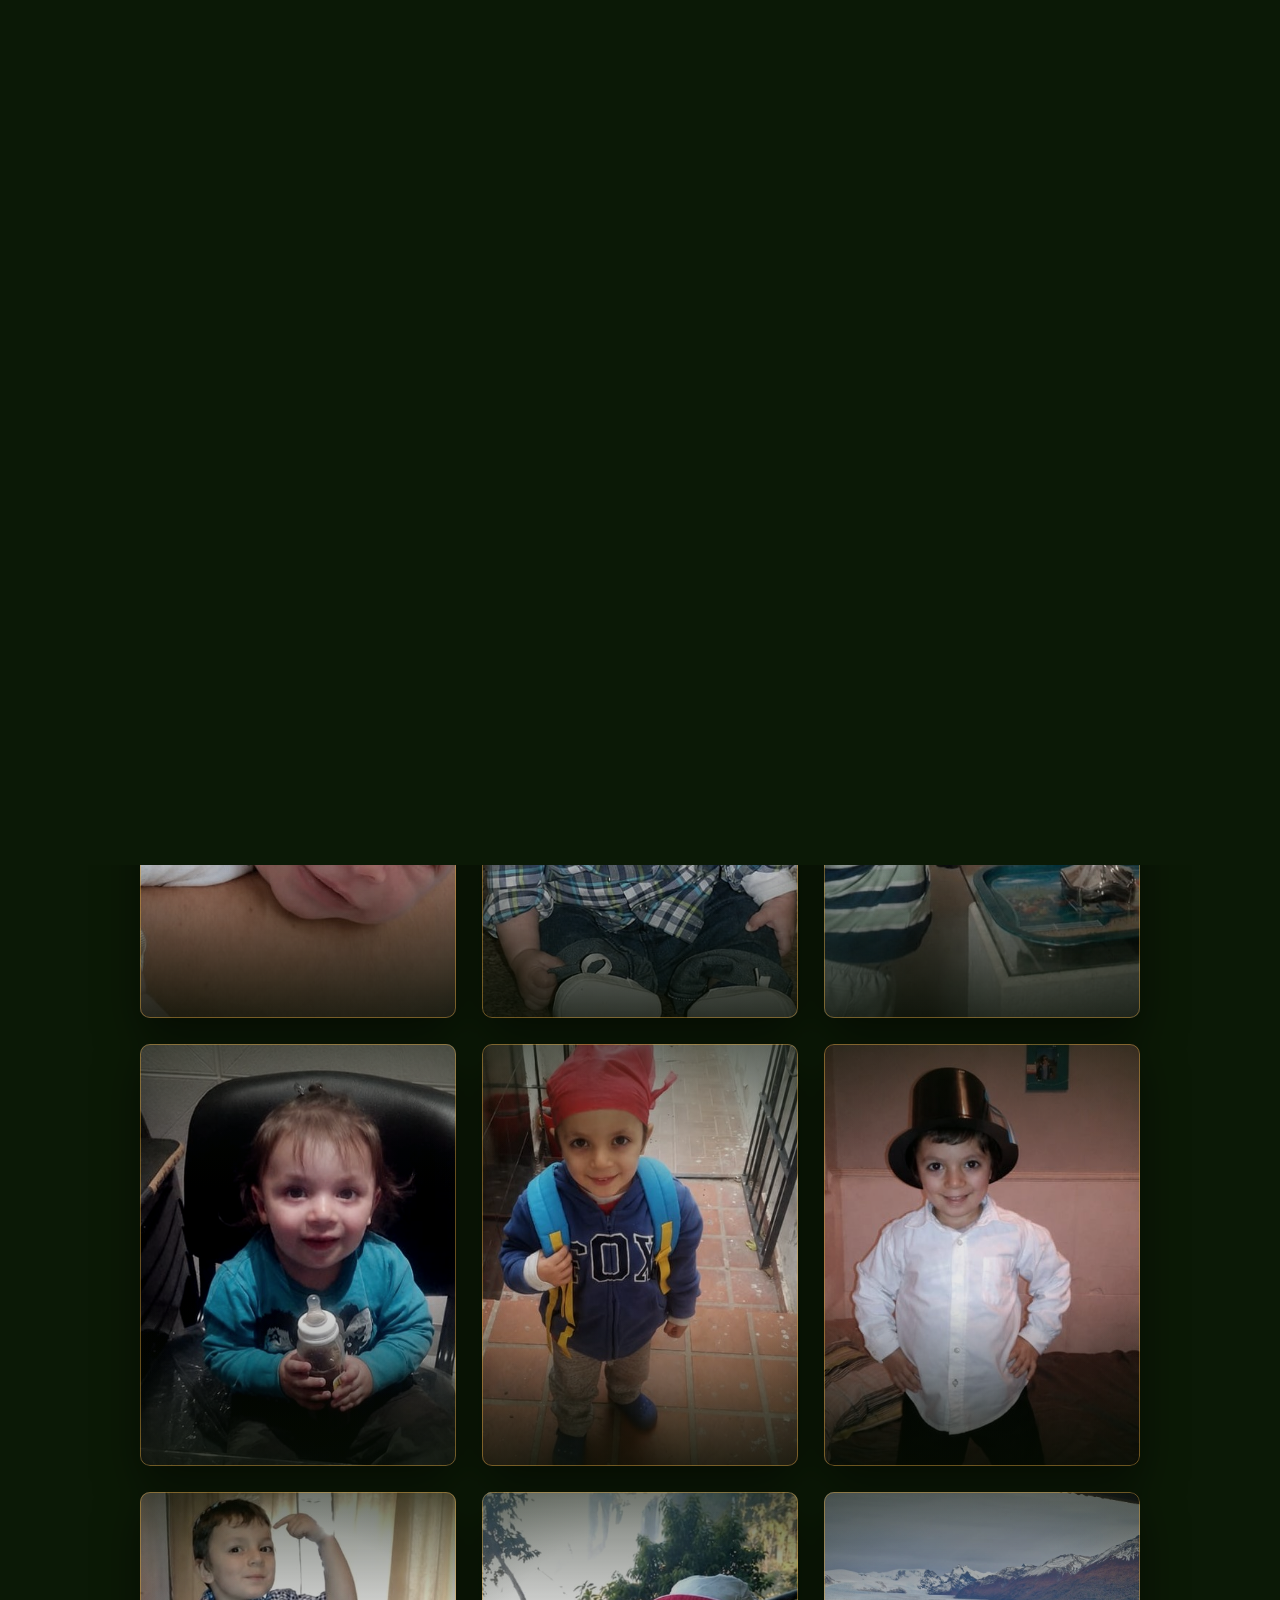
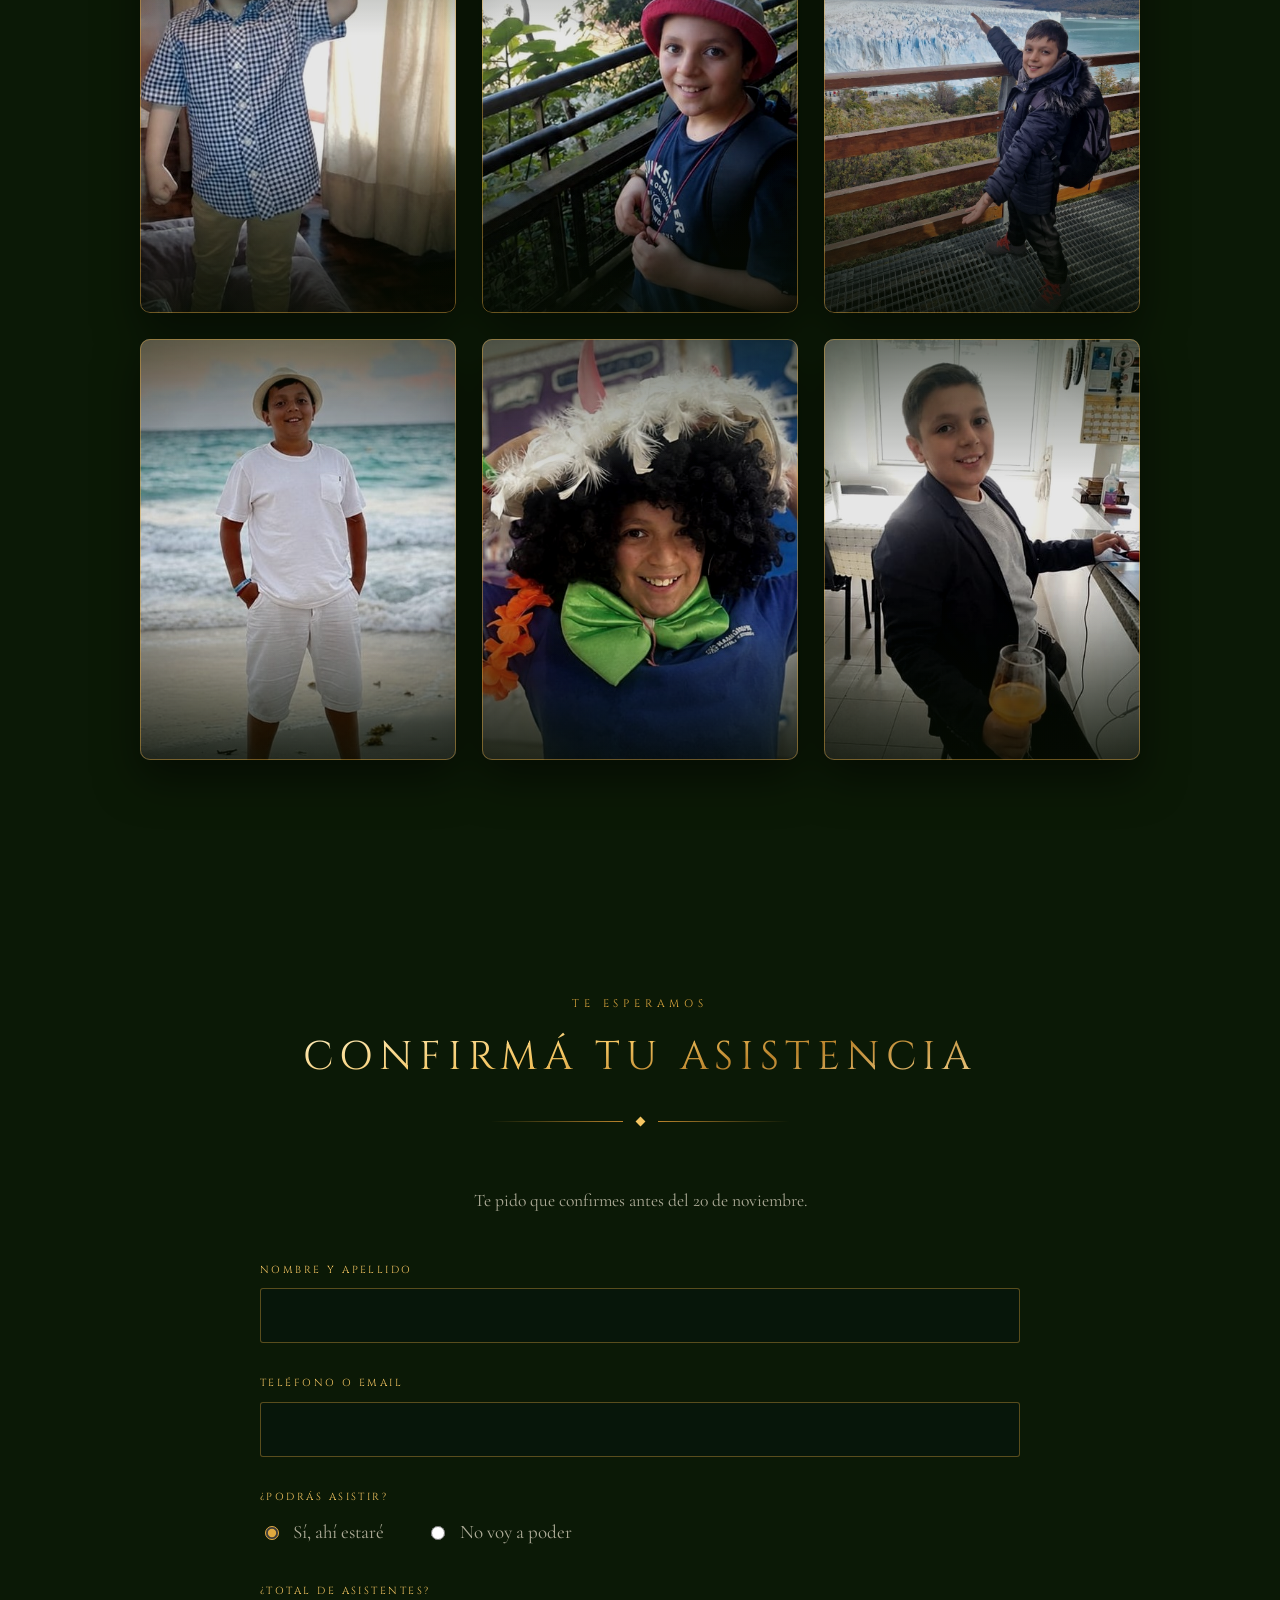
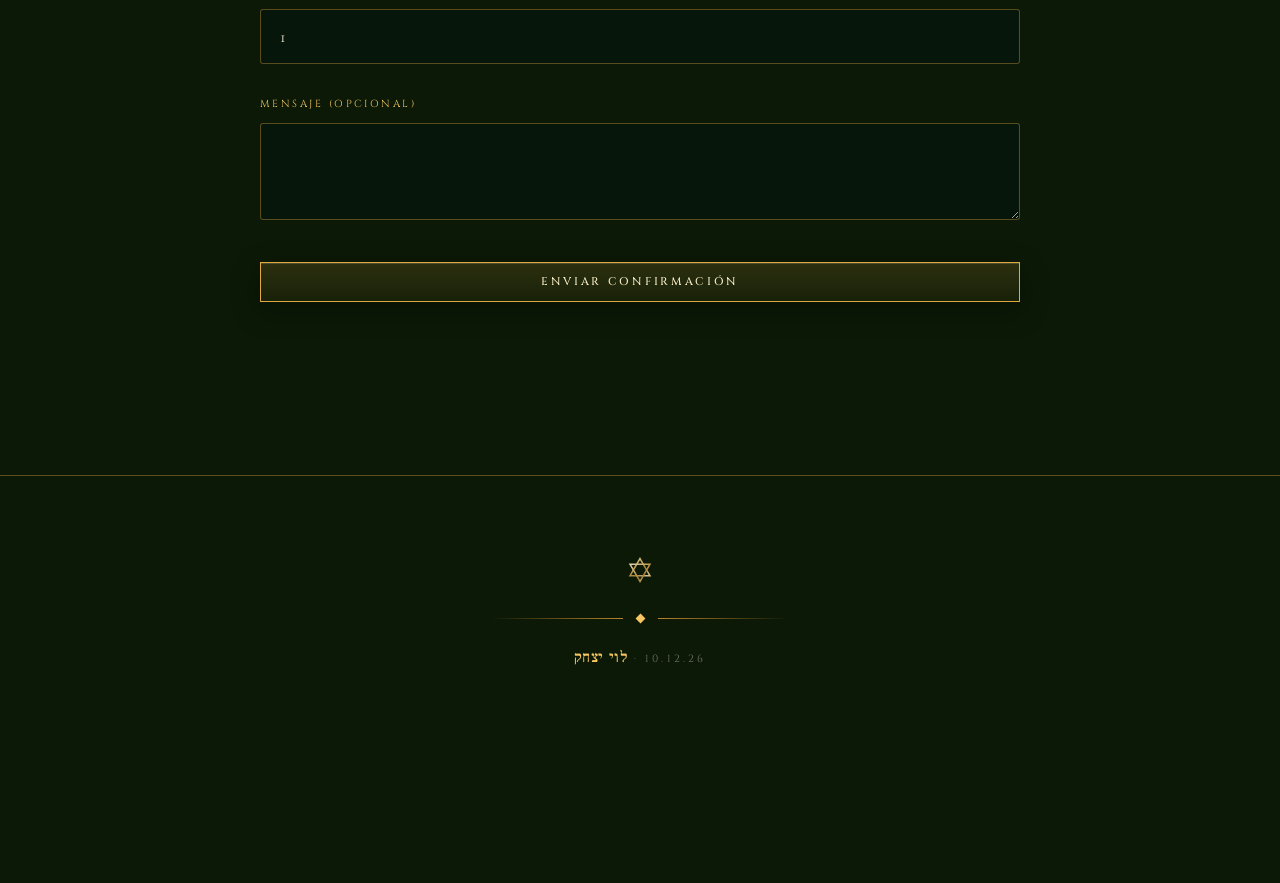
==== commit ade9f6d6: "Pie: nombre en hebreo, לוי יצחק · 10.12.26 Co-Authored-By: Claude Opus 5.5 <noreply@anthropic.com> C" ====
--- a/index.html
+++ b/index.html
@@ -17,7 +17,7 @@
 <link rel="preconnect" href="https://fonts.googleapis.com">
 <link rel="preconnect" href="https://fonts.gstatic.com" crossorigin>
 <link href="https://fonts.googleapis.com/css2?family=Cinzel:wght@400;500;600&family=Cormorant+Garamond:ital,wght@0,300;0,400;0,500;1,300;1,400&family=Pinyon+Script&family=Frank+Ruhl+Libre:wght@400;500&display=swap" rel="stylesheet">
-<link rel="stylesheet" href="css/styles.css?v=31">
+<link rel="stylesheet" href="css/styles.css?v=32">
 </head>
 <body>
 
@@ -247,7 +247,7 @@
 <footer class="pie">
   <svg class="magen magen--pie" viewBox="0 0 100 100" aria-hidden="true"><use href="#magen"/></svg>
   <div class="divisor" aria-hidden="true"><i></i><b></b><i></i></div>
-  <p data-cfg="footer">Leivi · 10.12.26</p>
+  <p><bdi class="pie__hebreo" lang="he" data-cfg="footerNombre">לוי יצחק</bdi> · <span data-cfg="footerFecha">10.12.26</span></p>
 </footer>
 
 <!-- ============ TIRA DE DATOS ============
@@ -280,7 +280,7 @@
   </div>
 </div>
 
-<script src="js/config.js?v=43"></script>
+<script src="js/config.js?v=44"></script>
 <script src="js/main.js?v=35"></script>
 </body>
 </html>
--- a/css/styles.css
+++ b/css/styles.css
@@ -784,6 +784,11 @@
   margin:0;font-family:var(--f-titulo);font-size:.66rem;
   letter-spacing:.3em;text-transform:uppercase;color:var(--crema-45);
 }
+/* El nombre en hebreo: sin el espaciado de las mayúsculas, que separa las letras */
+.pie__hebreo{
+  font-family:"Frank Ruhl Libre",serif;font-size:1.45em;font-weight:500;
+  letter-spacing:.04em;color:var(--oro-400);
+}
 
 /* ============================================================
    LIGHTBOX
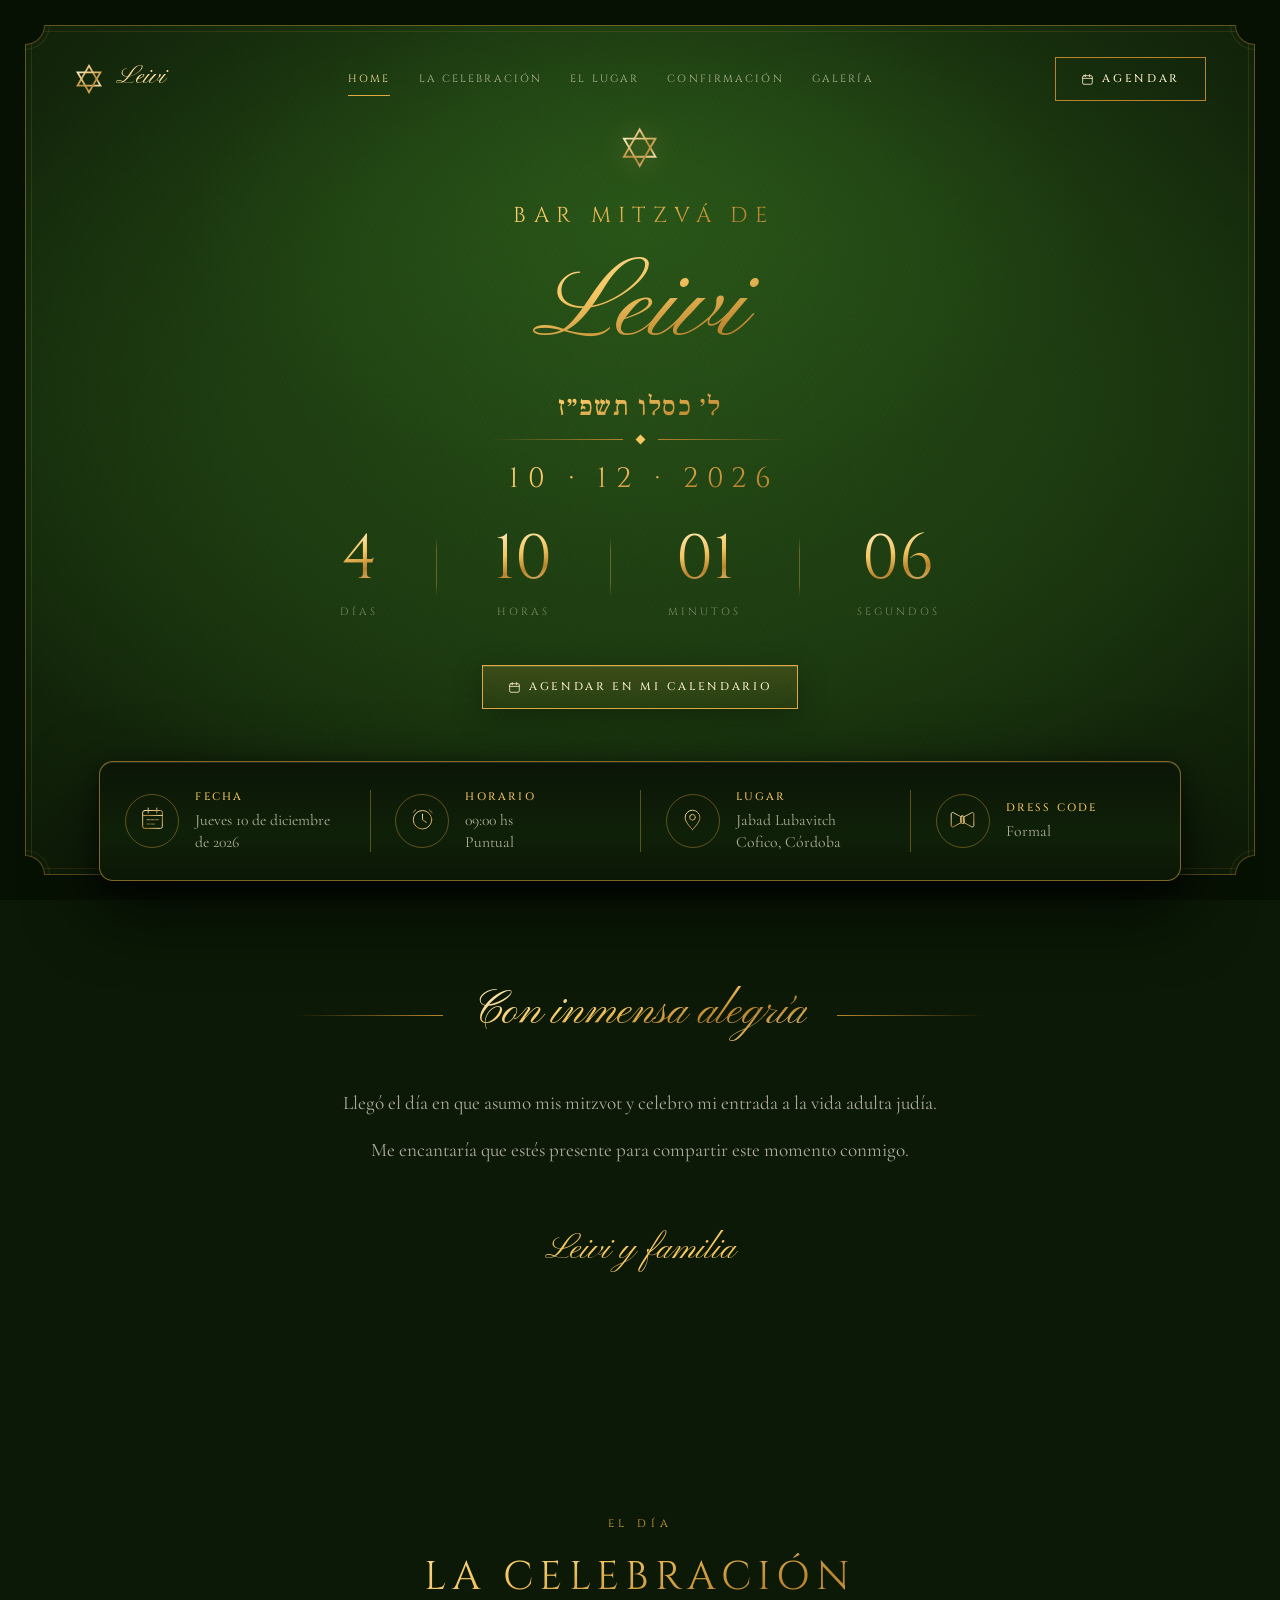
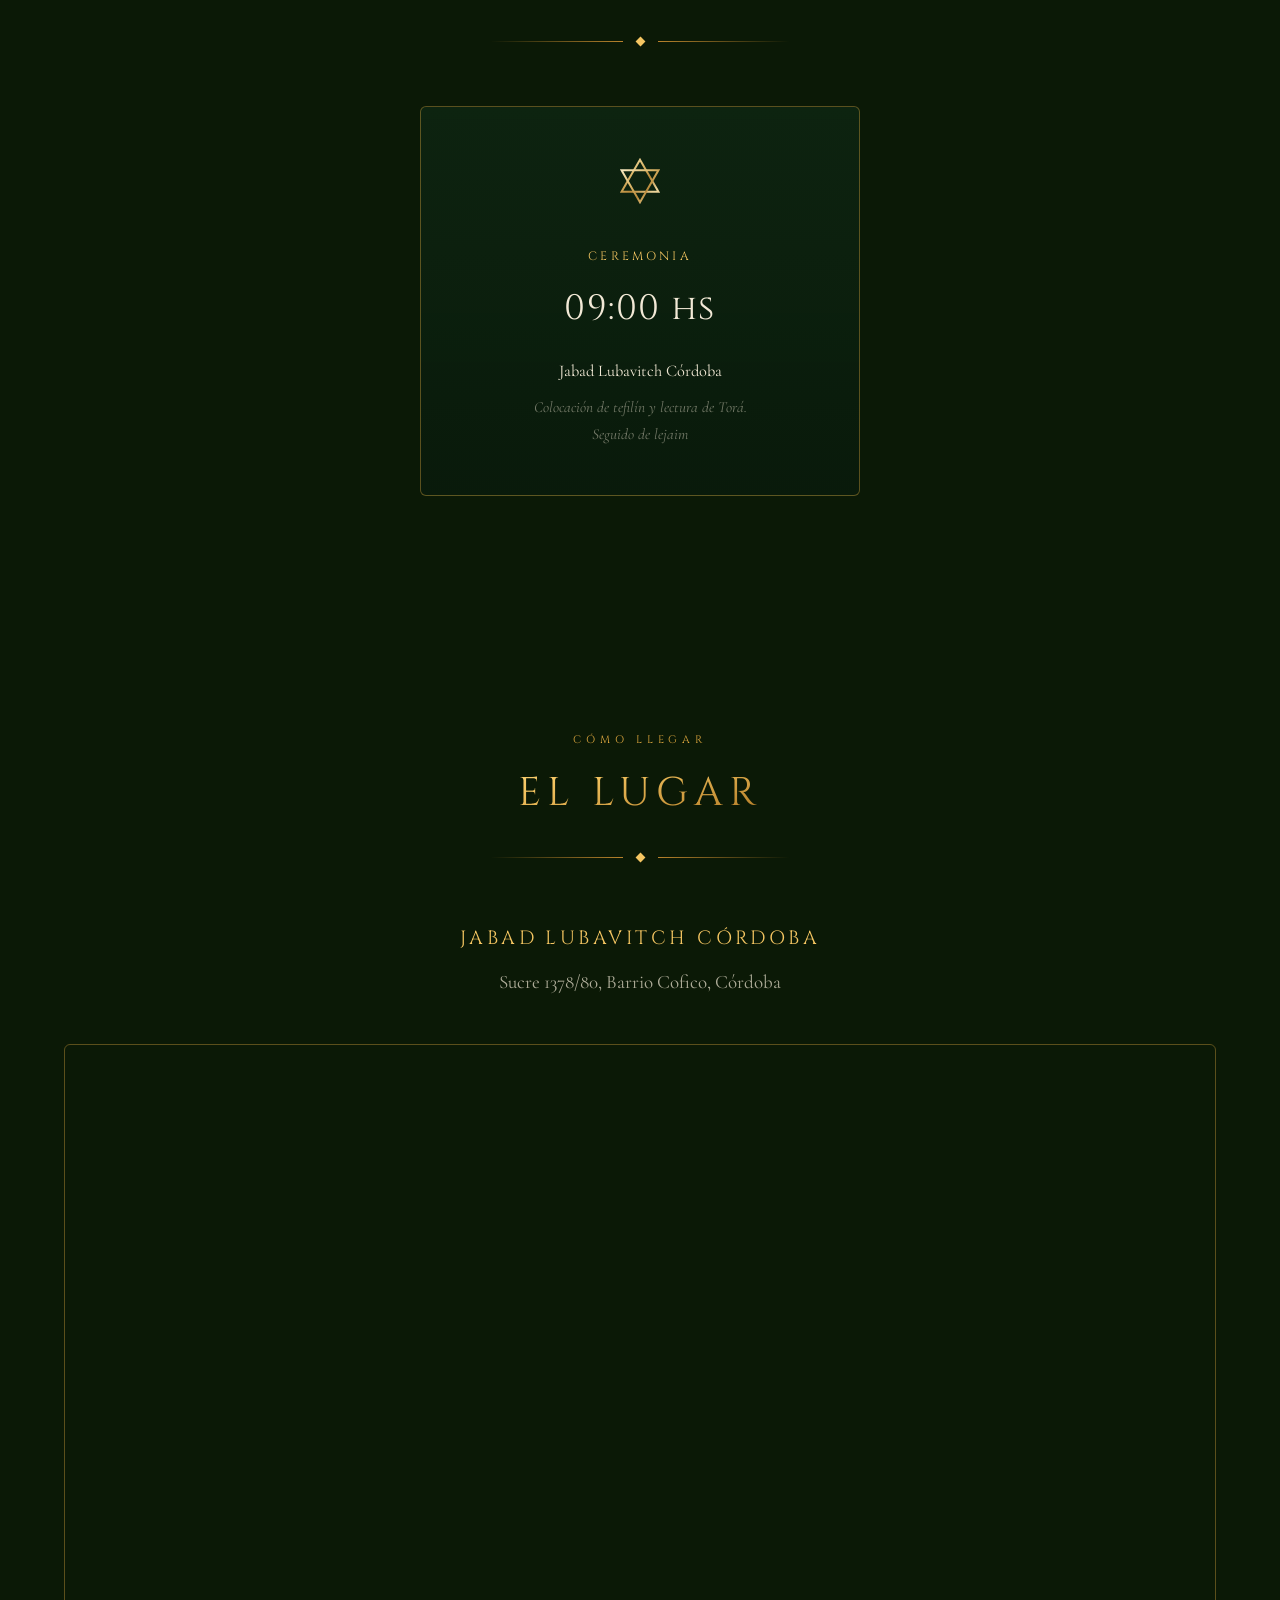
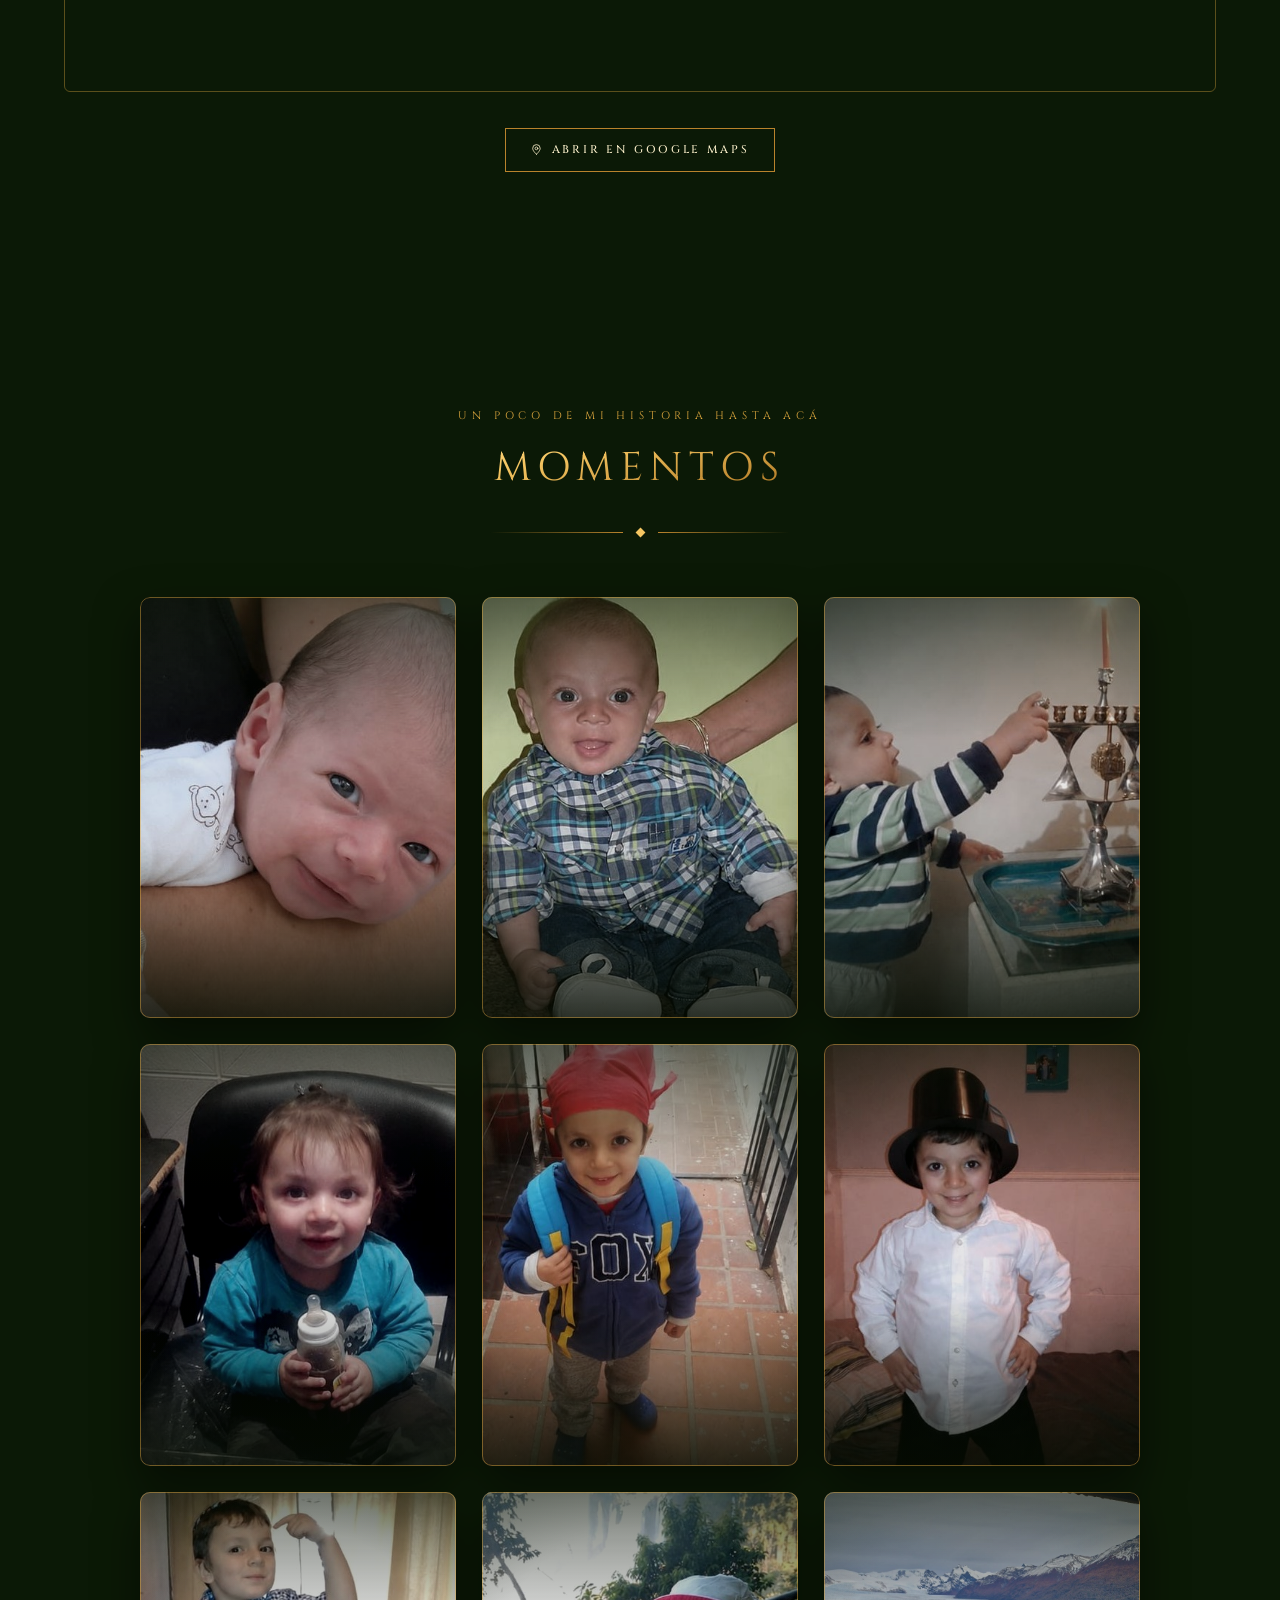
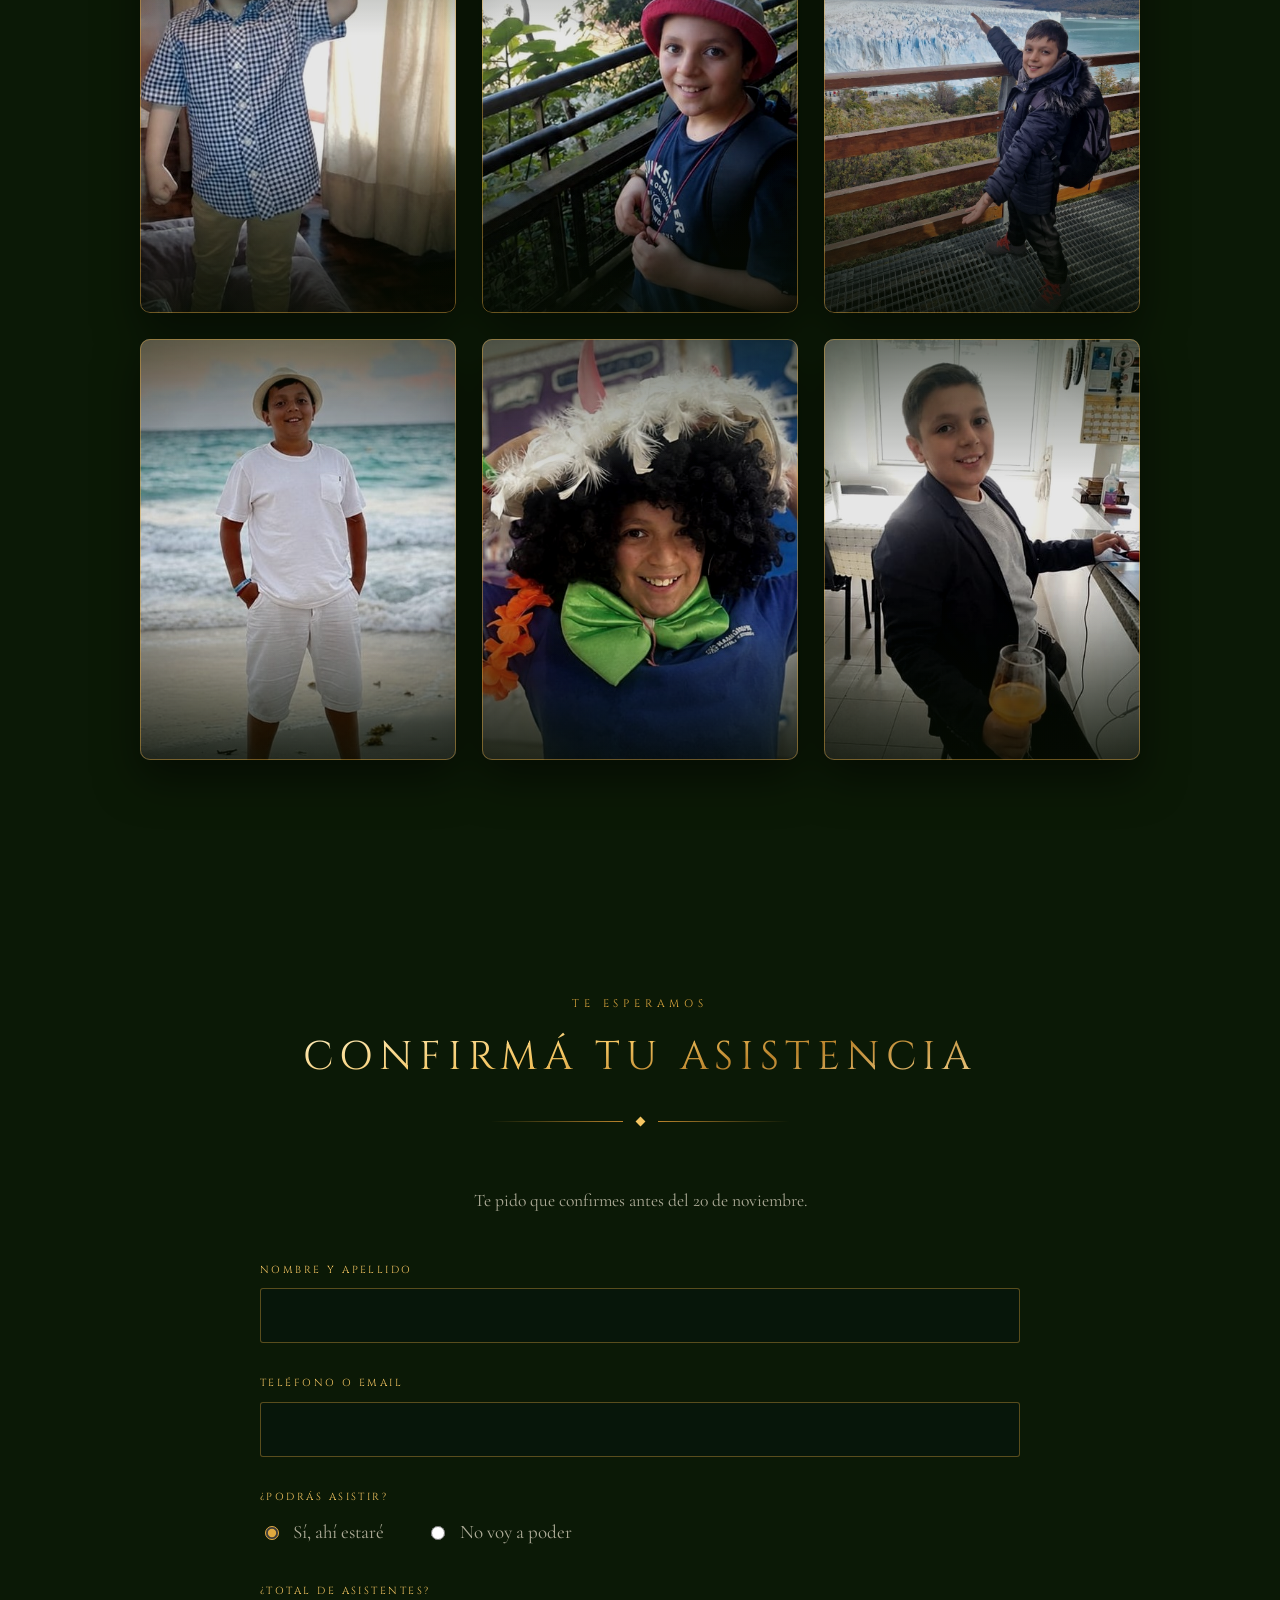
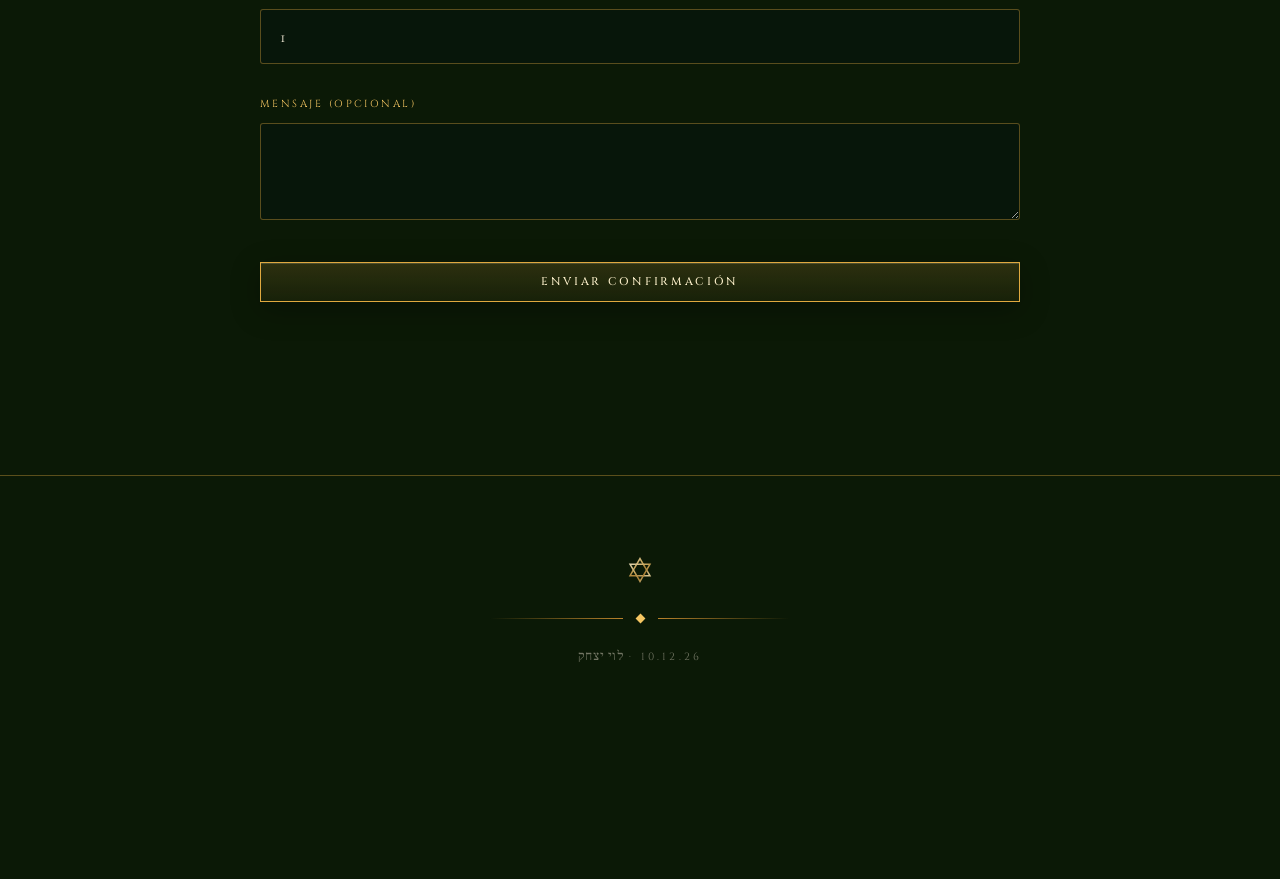
==== commit bfca5cee: "Pie: el nombre en hebreo en el mismo gris que la fecha Co-Authored-By: Claude Opus 5.5 <noreply@anth" ====
--- a/index.html
+++ b/index.html
@@ -17,7 +17,7 @@
 <link rel="preconnect" href="https://fonts.googleapis.com">
 <link rel="preconnect" href="https://fonts.gstatic.com" crossorigin>
 <link href="https://fonts.googleapis.com/css2?family=Cinzel:wght@400;500;600&family=Cormorant+Garamond:ital,wght@0,300;0,400;0,500;1,300;1,400&family=Pinyon+Script&family=Frank+Ruhl+Libre:wght@400;500&display=swap" rel="stylesheet">
-<link rel="stylesheet" href="css/styles.css?v=32">
+<link rel="stylesheet" href="css/styles.css?v=33">
 </head>
 <body>
 
--- a/css/styles.css
+++ b/css/styles.css
@@ -786,8 +786,8 @@
 }
 /* El nombre en hebreo: sin el espaciado de las mayúsculas, que separa las letras */
 .pie__hebreo{
-  font-family:"Frank Ruhl Libre",serif;font-size:1.45em;font-weight:500;
-  letter-spacing:.04em;color:var(--oro-400);
+  font-family:"Frank Ruhl Libre",serif;font-size:1.25em;font-weight:400;
+  letter-spacing:.04em;
 }
 
 /* ============================================================
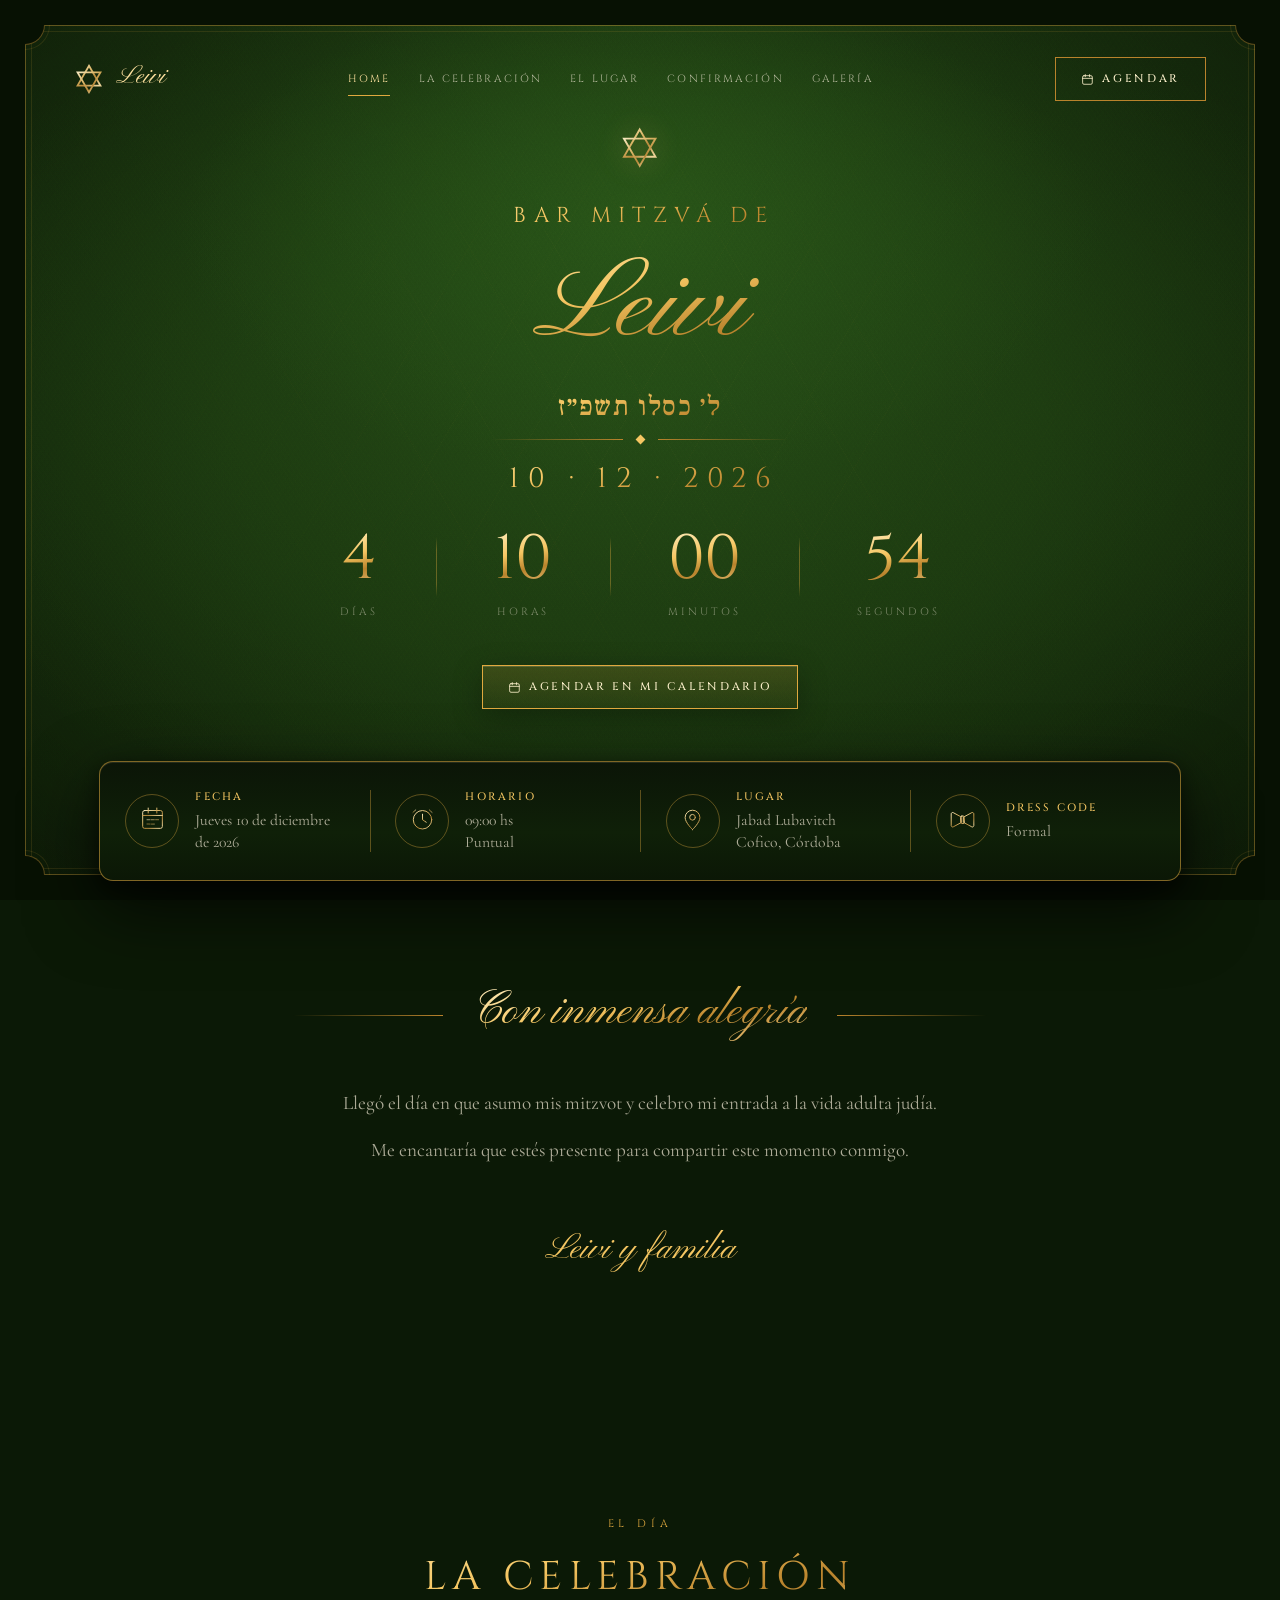
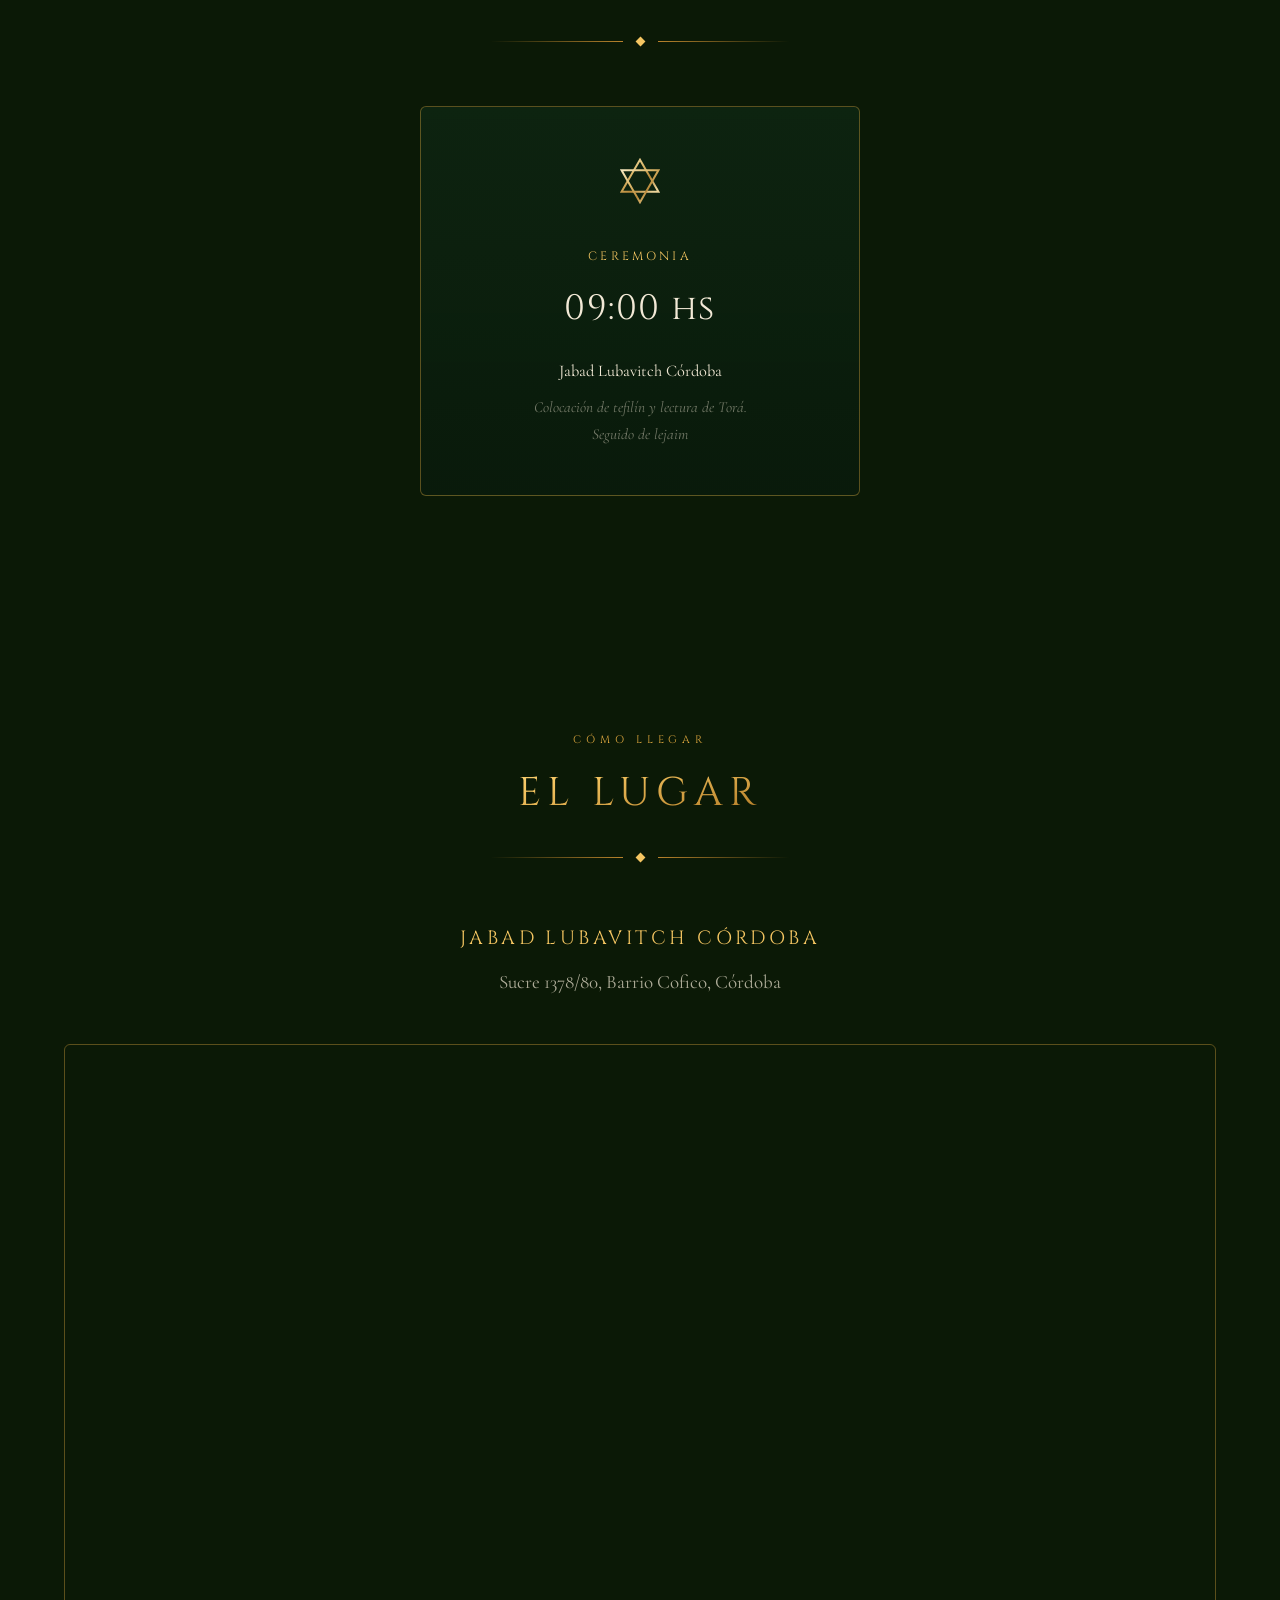
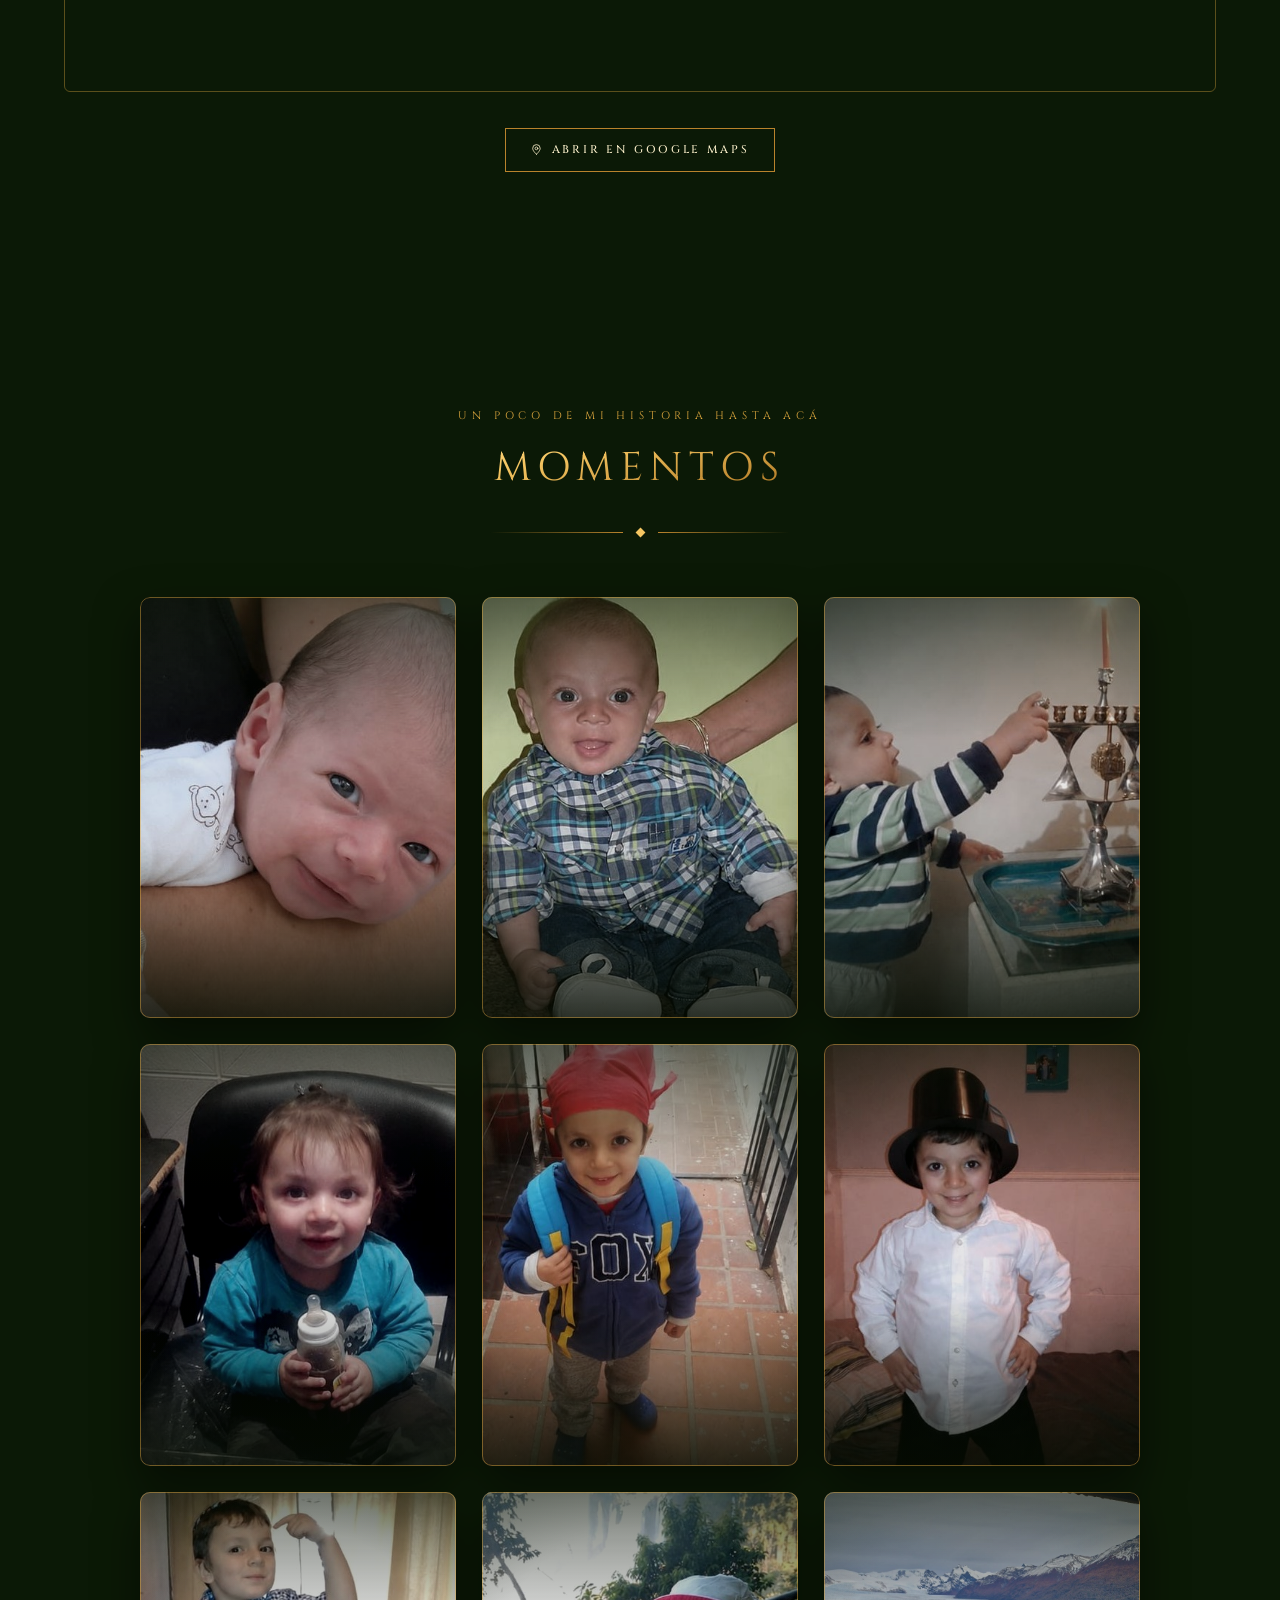
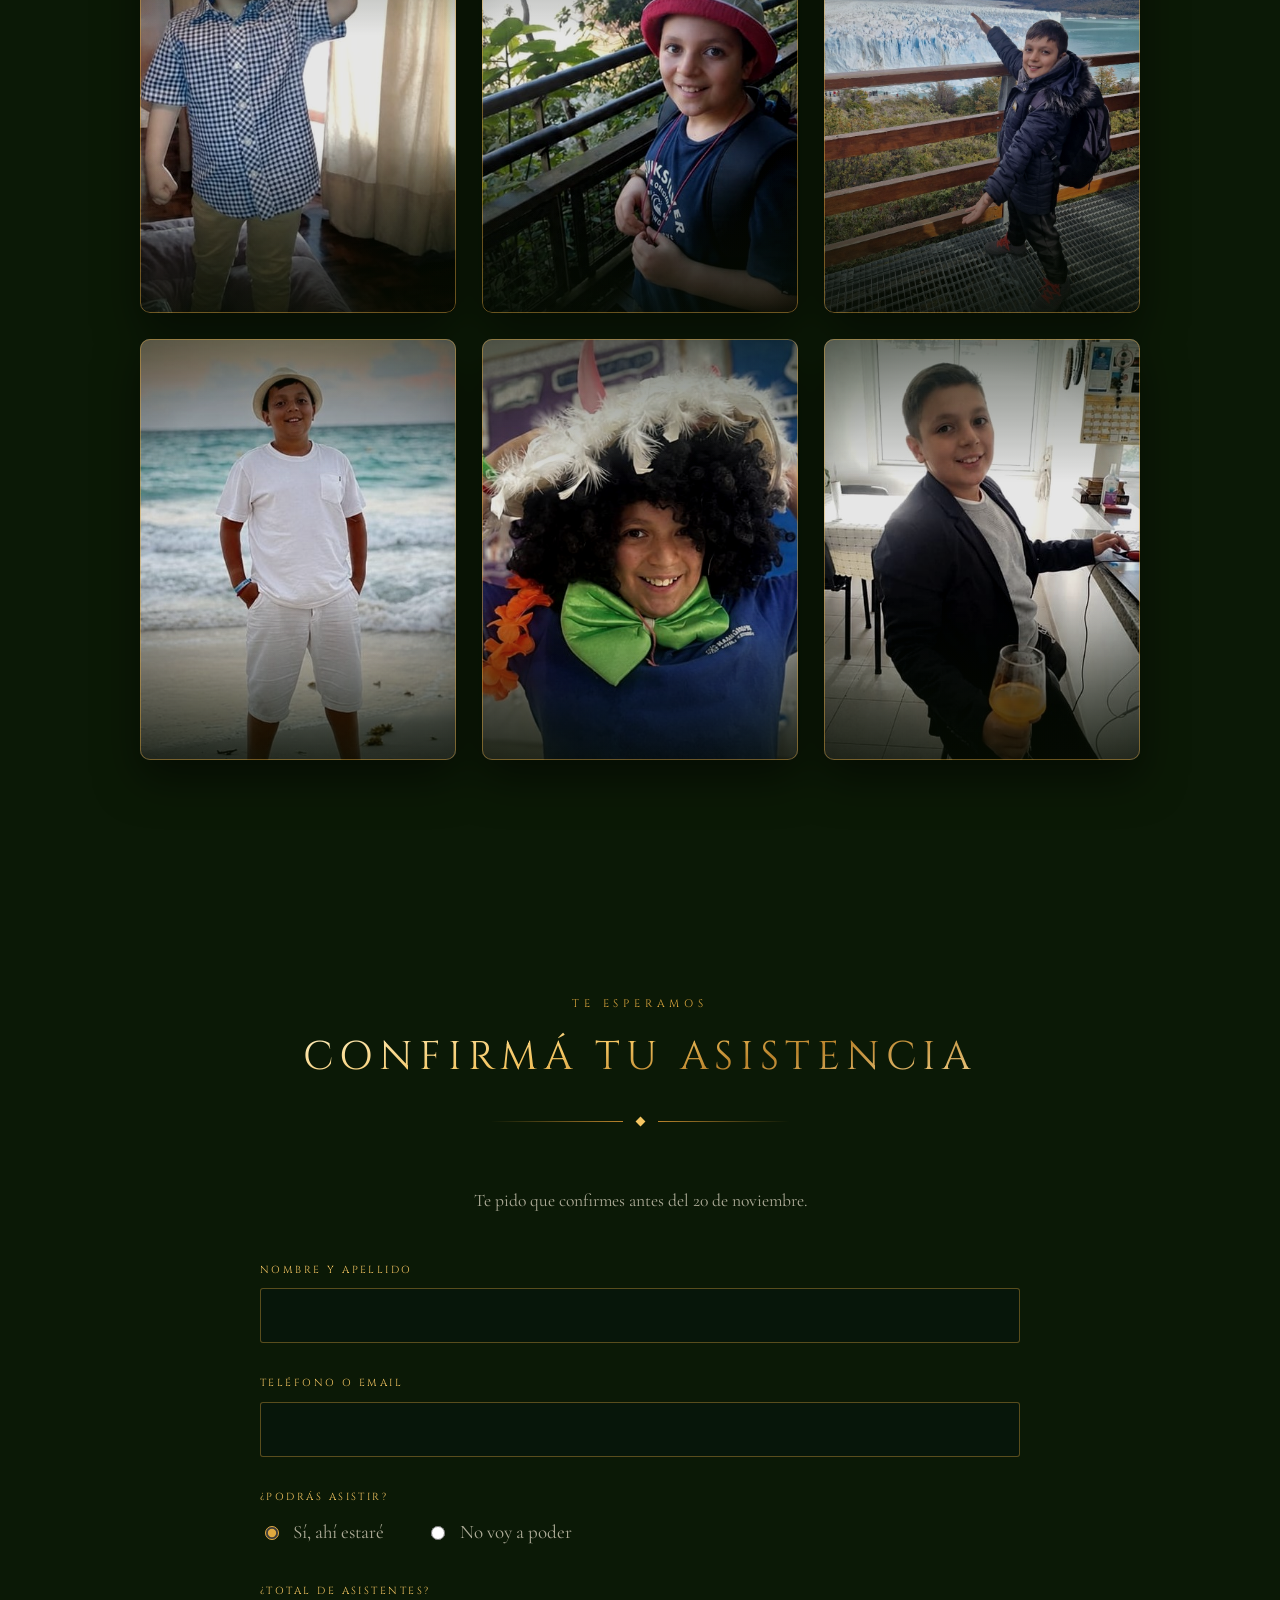
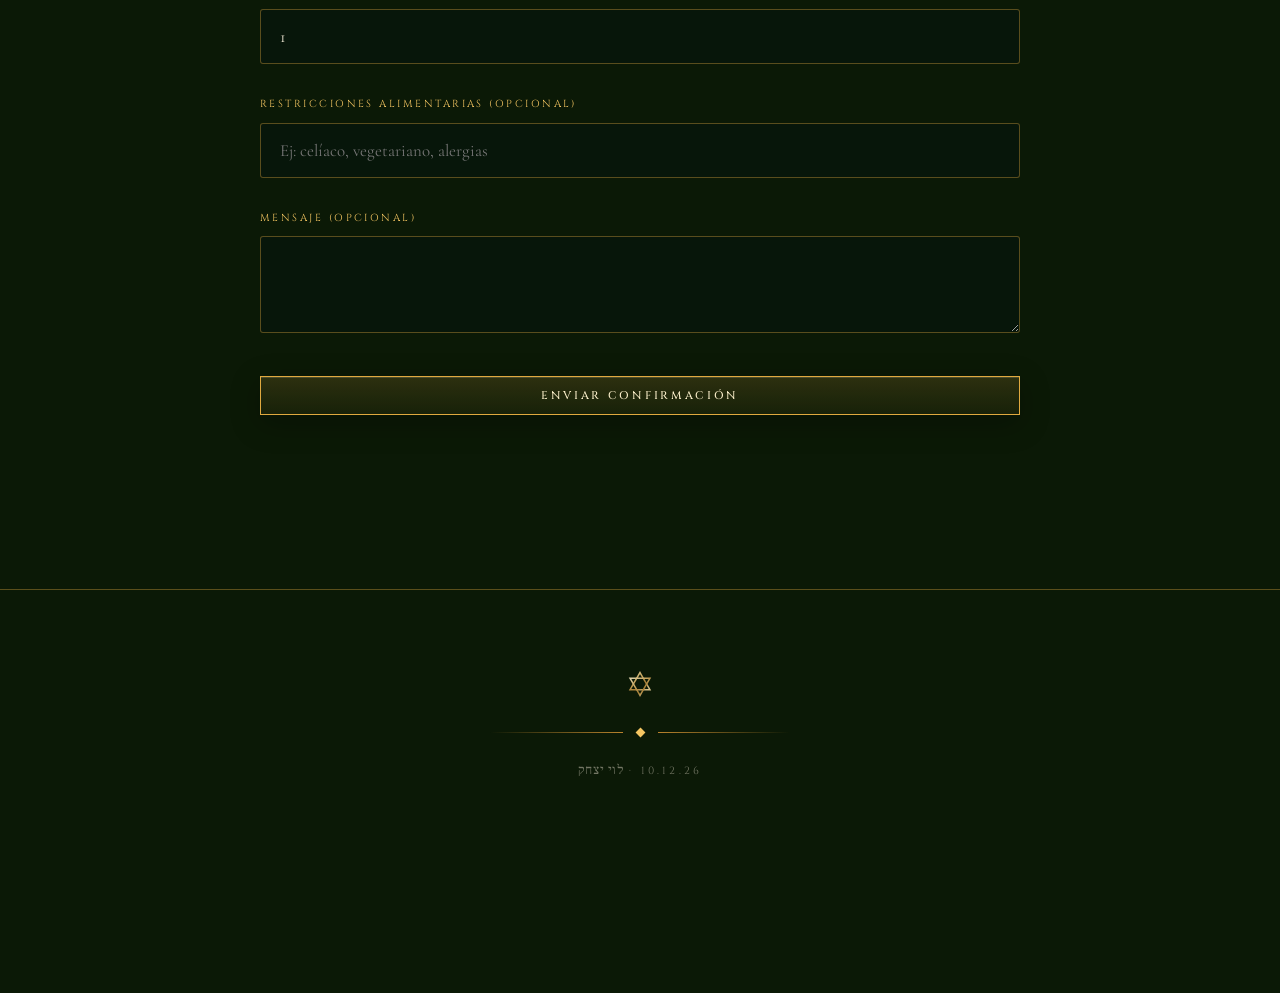
==== commit 4ed27057: "Formulario: restricciones alimentarias, van a la columna G Co-Authored-By: Claude Opus 5.5 <noreply@" ====
--- a/index.html
+++ b/index.html
@@ -209,6 +209,11 @@
           <input type="number" name="cantidad" min="1" value="1">
         </label>
 
+        <label class="campo" id="campo-restricciones">
+          <span>Restricciones alimentarias (opcional)</span>
+          <input type="text" name="restricciones" placeholder="Ej: celíaco, vegetariano, alergias">
+        </label>
+
         <label class="campo">
           <span>Mensaje (opcional)</span>
           <textarea name="mensaje" rows="3"></textarea>
@@ -281,6 +286,6 @@
 </div>
 
 <script src="js/config.js?v=44"></script>
-<script src="js/main.js?v=35"></script>
+<script src="js/main.js?v=36"></script>
 </body>
 </html>
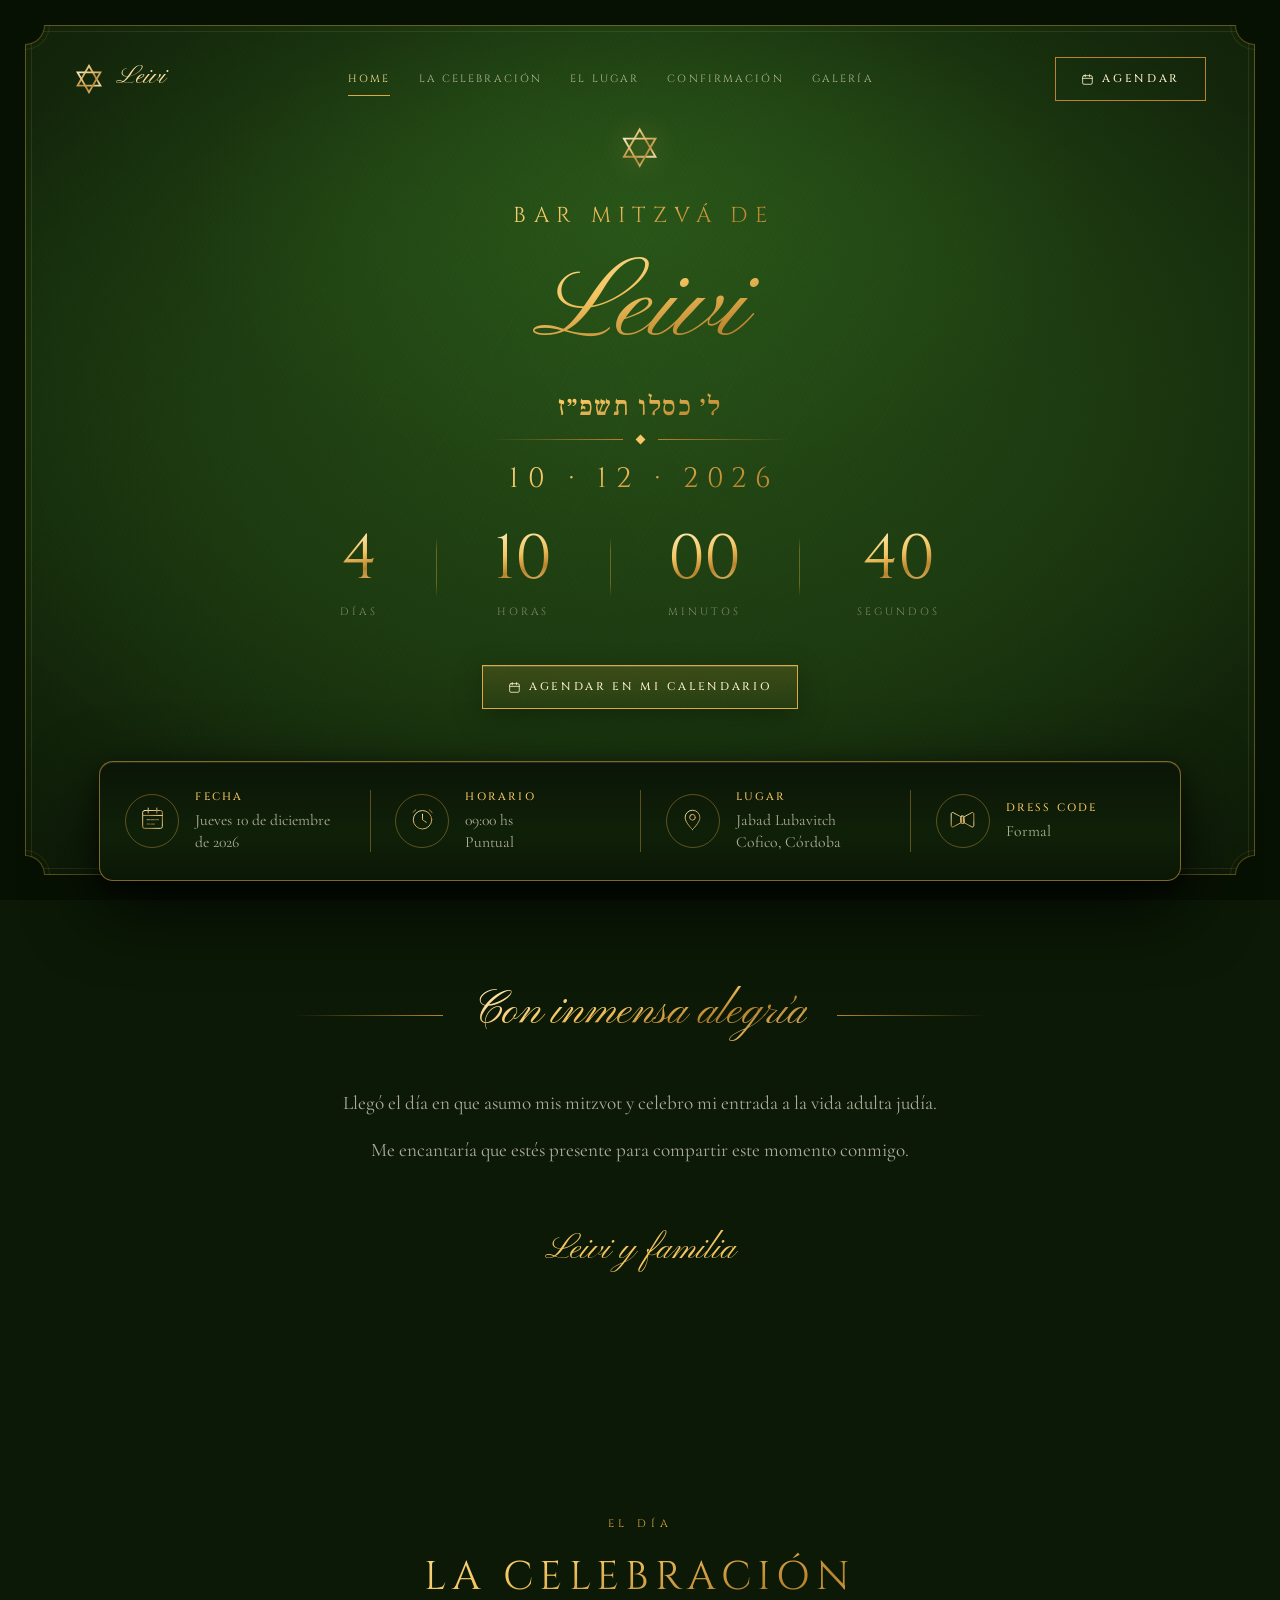
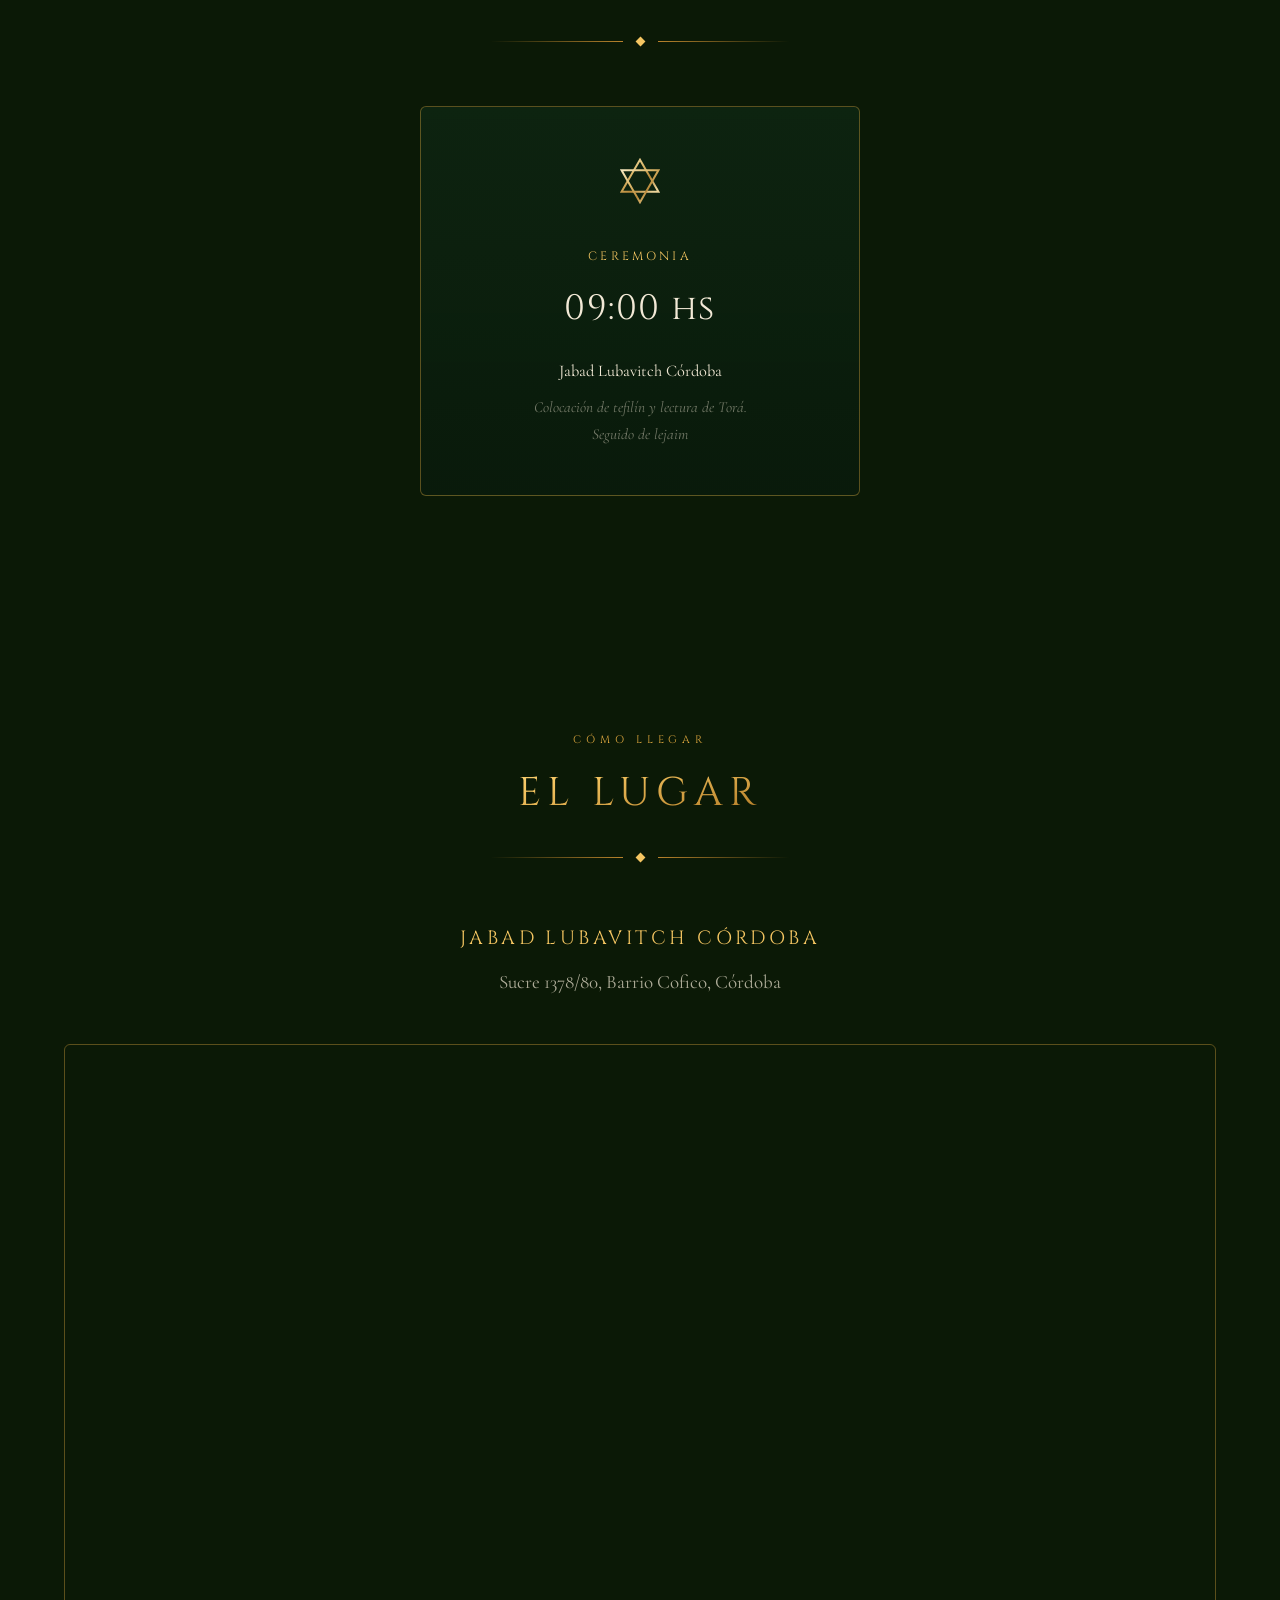
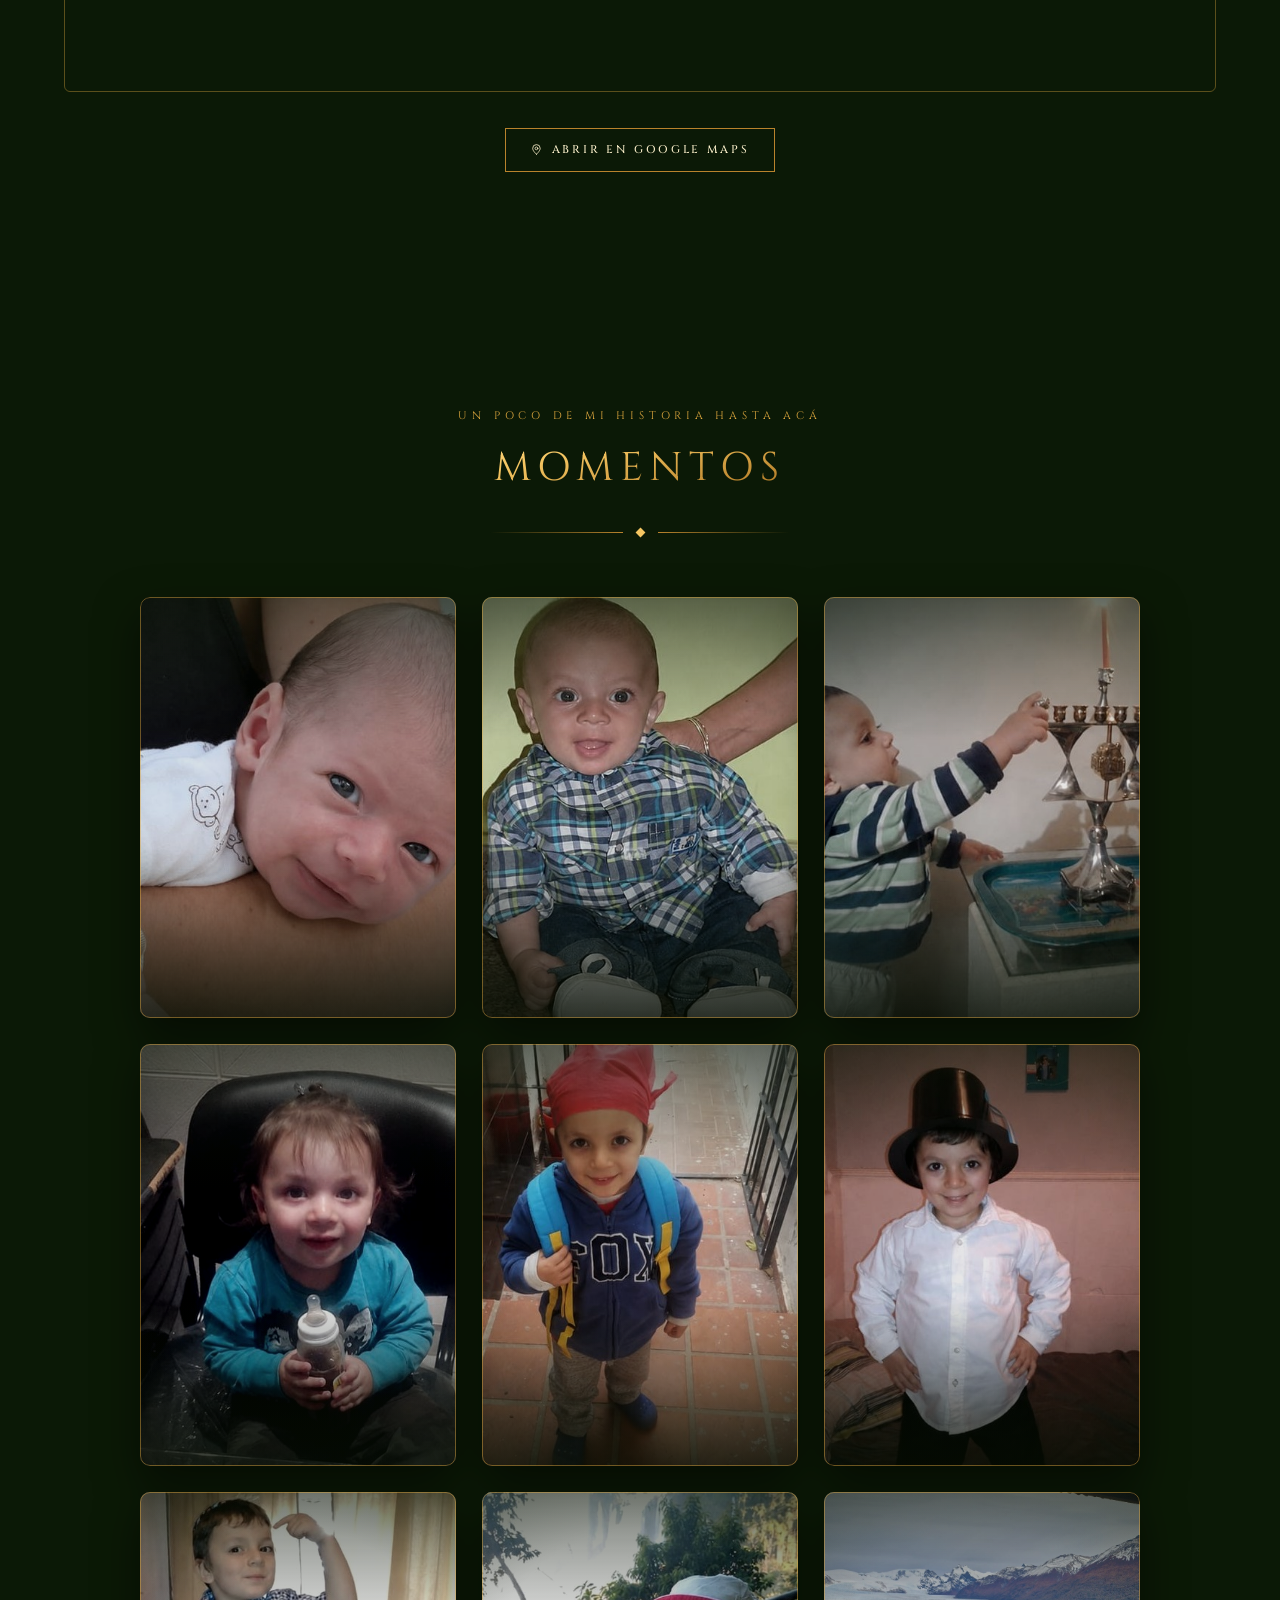
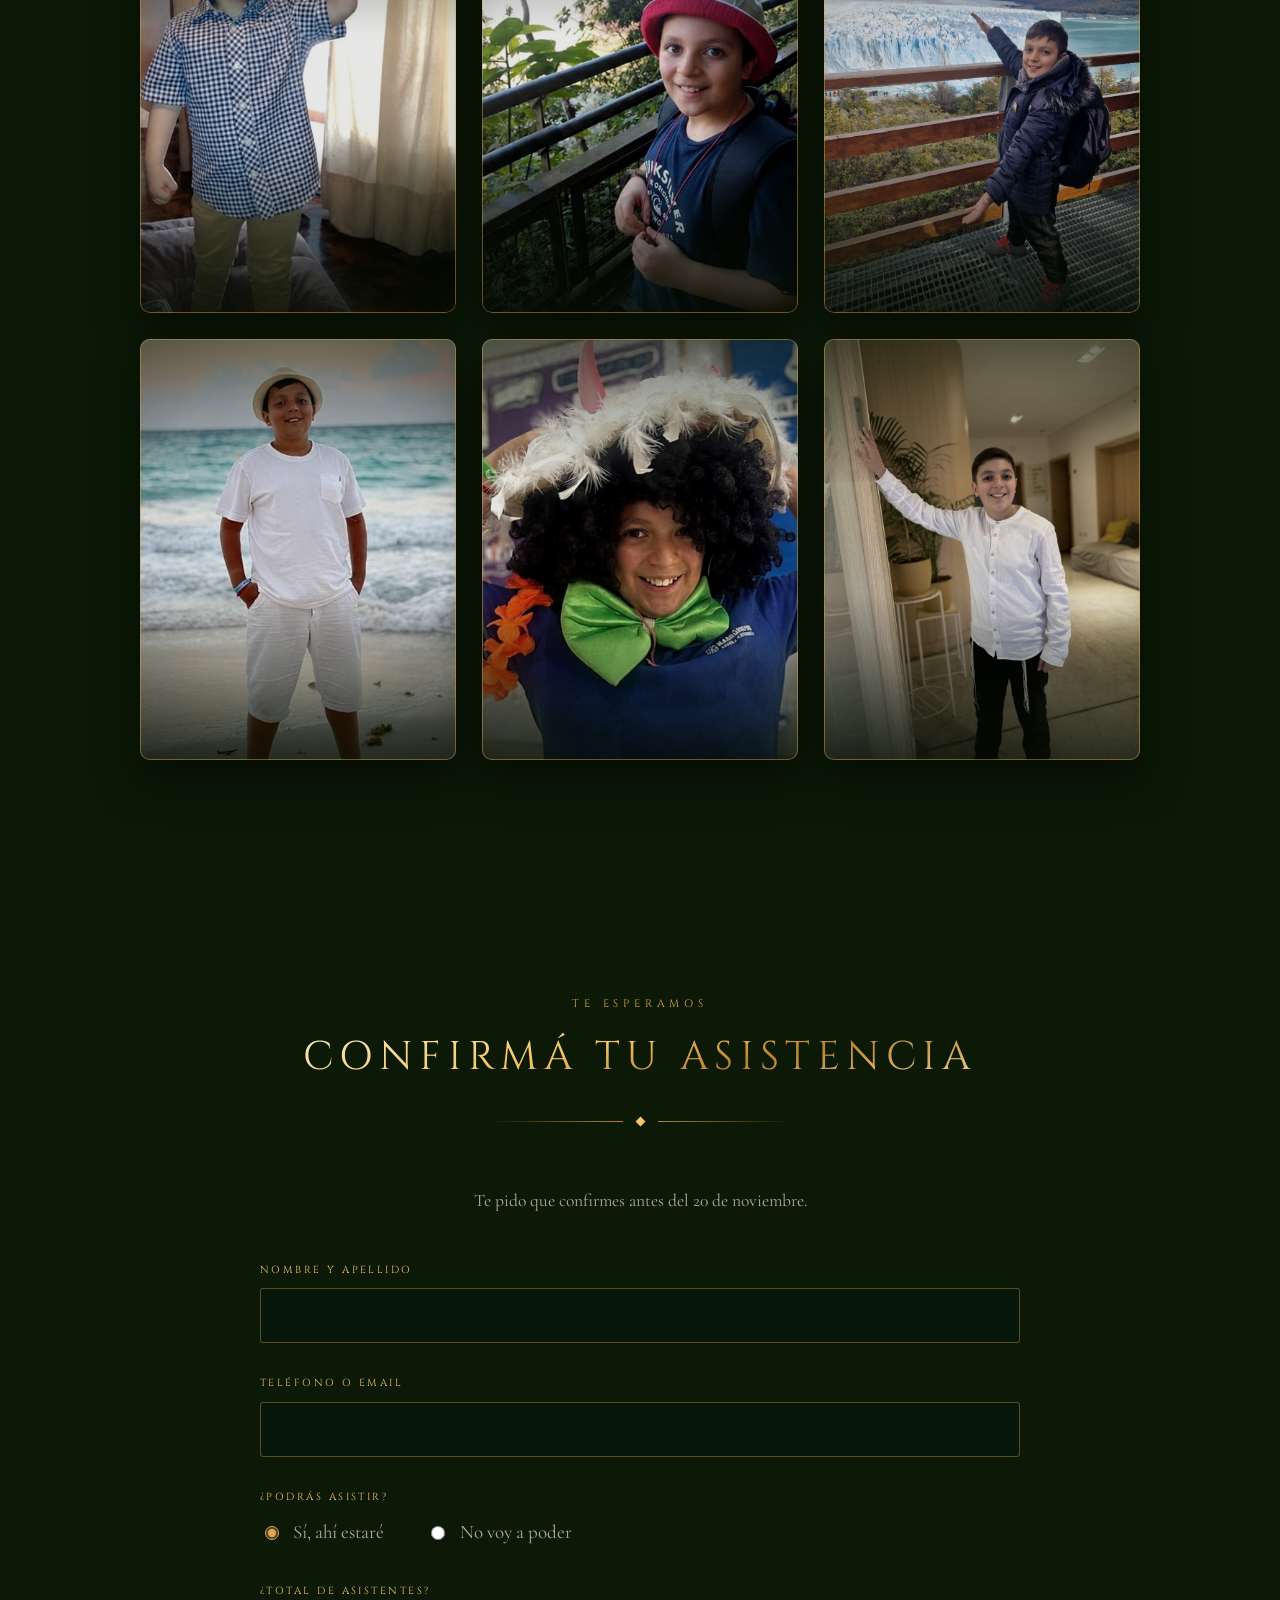
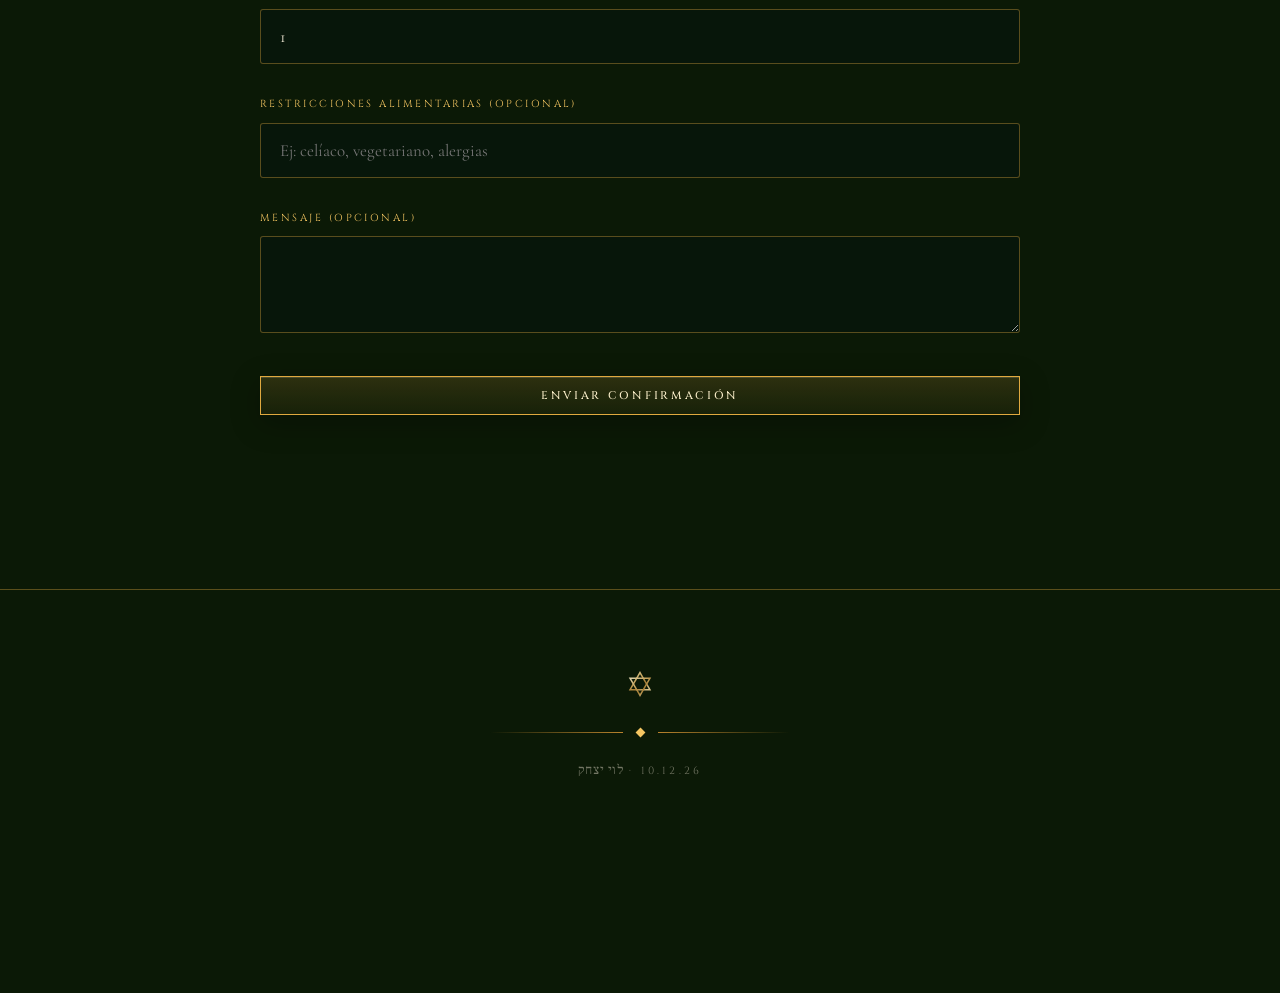
==== commit 0cff31c4: "Galería: la última foto pasa a ser una de Leivi hoy Co-Authored-By: Claude Opus 5.5 <noreply@anthrop" ====
--- a/index.html
+++ b/index.html
@@ -285,7 +285,7 @@
   </div>
 </div>
 
-<script src="js/config.js?v=44"></script>
+<script src="js/config.js?v=45"></script>
 <script src="js/main.js?v=36"></script>
 </body>
 </html>
